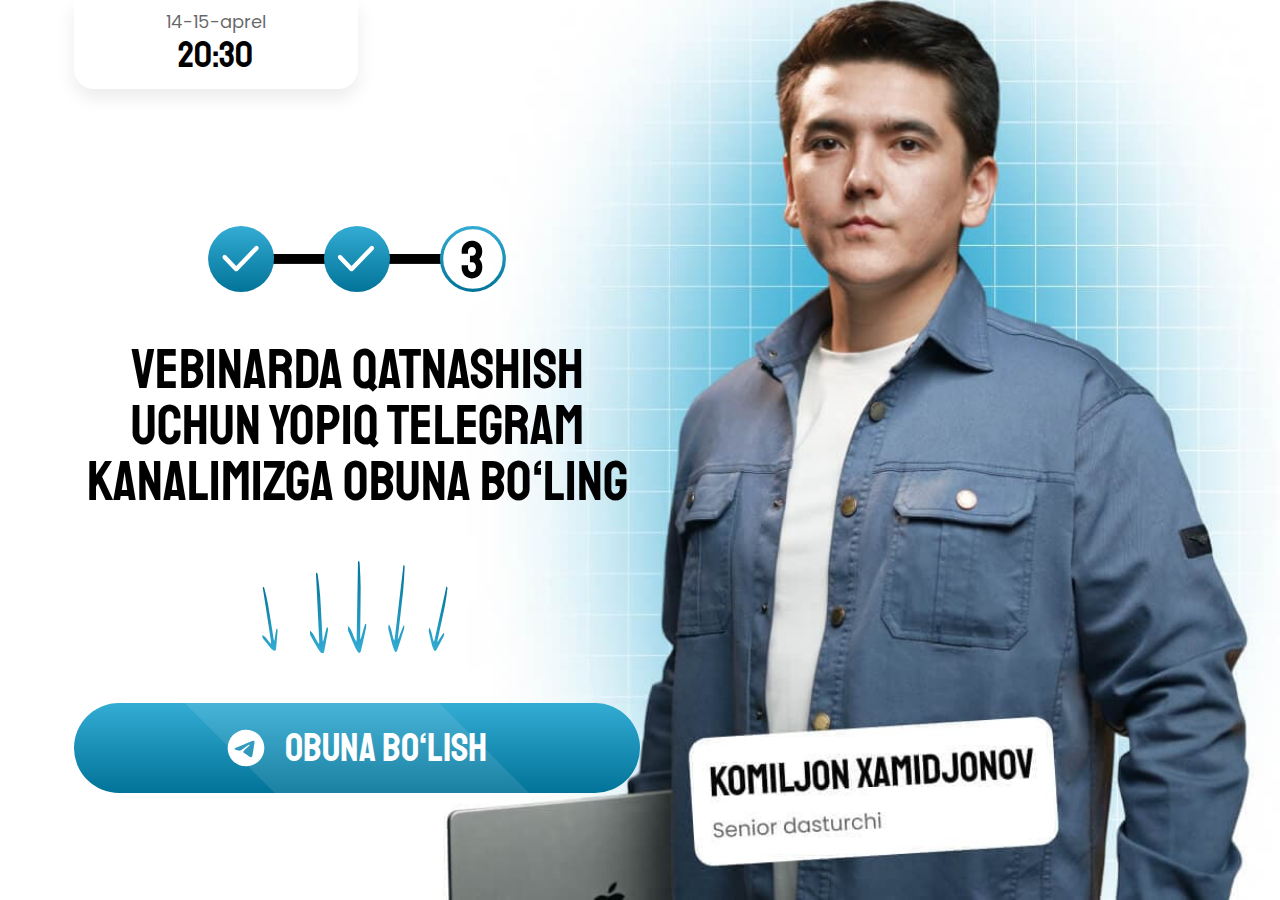
==== telegram.html @ afafefb7 "initial commit" ====
<!doctype html>
<html lang="en">
<head>
  <meta charset="UTF-8">
  <meta name="viewport"
        content="width=device-width, user-scalable=no, initial-scale=1.0, maximum-scale=1.0, minimum-scale=1.0">
  <meta http-equiv="X-UA-Compatible" content="ie=edge">
  <link rel="preconnect" href="https://fonts.googleapis.com">
  <link rel="preconnect" href="https://fonts.gstatic.com" crossorigin>
  <link href="https://fonts.googleapis.com/css2?family=Poppins:wght@200;300;400;500&family=Staatliches&display=swap"
        rel="stylesheet">
  <link rel="stylesheet" href="css/styles.css">
  <title>Komiljon Xamidjonov</title>
</head>
<body class="bg-telegram">
<div class="wrapper">
  <div class="1100px:w-1/2 flex flex-col min-h-screen">
    <div class="hidden 1100px:flex gap-[8px] 800px:gap-[16px] 1200px:gap-[20px] leading-[1.3]">
      <div
        class="flex flex-col grow py-3 800px:py-[9.5px] text-center rounded-b-[16px] 800px:rounded-b-[20px] 1200:rounded-b-[28px] shadow bg-[rgb(255,255,255)]">
        <div class="text-[12px] 800px:text-[14px] 1200px:text-[18px] text-[#00000099]">14-15-aprel</div>
        <div class="text-[20px] 800px:text-[28px] 1200px:text-[36px] font-staatliches">20:30</div>
      </div>
      <div
        class="flex flex-col grow py-3 800px:py-[9.5px] text-center rounded-b-[16px] 800px:rounded-b-[20px] 1200:rounded-b-[28px] shadow bg-[rgb(255,255,255)] opacity-0">
        <div class="text-[12px] 800px:text-[14px] 1200px:text-[18px] font-[300]">Narxi</div>
        <div class="text-[20px] 800px:text-[28px] 1200px:text-[36px] font-staatliches">BEPUL</div>
      </div>
    </div>

    <div
      class="1100px:hidden flex justify-between px-[20px] py-[8px] text-center rounded-b-[16px] 800px:rounded-b-[20px] shadow bg-[rgb(255,255,255)]">
      <div class="flex items-center gap-[10px]">
        <svg width="24" height="24" viewBox="0 0 24 24" fill="none" xmlns="http://www.w3.org/2000/svg">
          <path fill-rule="evenodd" clip-rule="evenodd" d="M5.86181 2C6.37031 2 6.78255 2.40834 6.78255 2.91203V4.93994C10.254 4.63371 13.7461 4.63371 17.2175 4.93994V2.91203C17.2175 2.40834 17.6298 2 18.1383 2C18.6468 2 19.059 2.40834 19.059 2.91203V5.1209C20.8919 5.37761 22.34 6.81367 22.5851 8.64548L22.6914 9.4395C23.1382 12.7791 23.0997 16.165 22.5767 19.4939C22.3177 21.1428 20.9653 22.4095 19.2886 22.5731L17.824 22.7163C13.9508 23.0946 10.0493 23.0946 6.176 22.7163L4.71141 22.5731C3.03476 22.4095 1.68231 21.1428 1.42327 19.4939C0.900337 16.165 0.86174 12.7791 1.30865 9.4395L1.41491 8.64548C1.66004 6.81365 3.10811 5.37757 4.94108 5.12089V2.91203C4.94108 2.40834 5.35331 2 5.86181 2ZM6.40831 6.80677C10.1271 6.44352 13.8729 6.44352 17.5917 6.80677L18.7032 6.91537C19.7674 7.0193 20.6191 7.83523 20.7595 8.88516L20.8659 9.67918C20.9029 9.95657 20.9366 10.2343 20.9667 10.5123H3.03339C3.06345 10.2343 3.09703 9.95658 3.13415 9.67919L3.2404 8.88516C3.38091 7.83523 4.23267 7.0193 5.29674 6.91537L6.40831 6.80677ZM2.88701 12.3364C2.76648 14.6324 2.88523 16.9369 3.24283 19.2133C3.37277 20.0405 4.05114 20.6757 4.89213 20.7579L6.35672 20.901C10.1098 21.2676 13.8903 21.2676 17.6433 20.901L19.1079 20.7579C19.9488 20.6757 20.6272 20.0405 20.7572 19.2133C21.1148 16.9369 21.2335 14.6324 21.113 12.3364H2.88701Z" fill="black"/>
          <path fill-rule="evenodd" clip-rule="evenodd" d="M5.86181 2C6.37031 2 6.78255 2.40834 6.78255 2.91203V4.93994C10.254 4.63371 13.7461 4.63371 17.2175 4.93994V2.91203C17.2175 2.40834 17.6298 2 18.1383 2C18.6468 2 19.059 2.40834 19.059 2.91203V5.1209C20.8919 5.37761 22.34 6.81367 22.5851 8.64548L22.6914 9.4395C23.1382 12.7791 23.0997 16.165 22.5767 19.4939C22.3177 21.1428 20.9653 22.4095 19.2886 22.5731L17.824 22.7163C13.9508 23.0946 10.0493 23.0946 6.176 22.7163L4.71141 22.5731C3.03476 22.4095 1.68231 21.1428 1.42327 19.4939C0.900337 16.165 0.86174 12.7791 1.30865 9.4395L1.41491 8.64548C1.66004 6.81365 3.10811 5.37757 4.94108 5.12089V2.91203C4.94108 2.40834 5.35331 2 5.86181 2ZM6.40831 6.80677C10.1271 6.44352 13.8729 6.44352 17.5917 6.80677L18.7032 6.91537C19.7674 7.0193 20.6191 7.83523 20.7595 8.88516L20.8659 9.67918C20.9029 9.95657 20.9366 10.2343 20.9667 10.5123H3.03339C3.06345 10.2343 3.09703 9.95658 3.13415 9.67919L3.2404 8.88516C3.38091 7.83523 4.23267 7.0193 5.29674 6.91537L6.40831 6.80677ZM2.88701 12.3364C2.76648 14.6324 2.88523 16.9369 3.24283 19.2133C3.37277 20.0405 4.05114 20.6757 4.89213 20.7579L6.35672 20.901C10.1098 21.2676 13.8903 21.2676 17.6433 20.901L19.1079 20.7579C19.9488 20.6757 20.6272 20.0405 20.7572 19.2133C21.1148 16.9369 21.2335 14.6324 21.113 12.3364H2.88701Z" fill="url(#paint0_linear_3_252)"/>
          <defs>
            <linearGradient id="paint0_linear_3_252" x1="1" y1="12.5" x2="23" y2="12.5" gradientUnits="userSpaceOnUse">
              <stop stop-color="#027398"/>
              <stop offset="1" stop-color="#33ACD4"/>
            </linearGradient>
          </defs>
        </svg>

        <div class="text-[16px] 800px:text-[18px] text-[#00000099]">14-15-aprel</div>
      </div>

      <div class="text-[24px] 800px:text-[28px] font-staatliches">20:30</div>
    </div>

    <div
      class="flex flex-col justify-center items-center gap-[30px] 800px:gap-[40px] 1200px:gap-[50px] grow pt-[30px] text-center">
      <svg class="w-[200px] 800px:w-[250px] 1200px:w-[300px]" viewBox="0 0 182 40" fill="none" xmlns="http://www.w3.org/2000/svg">
        <rect x="5" y="17" width="137" height="6" fill="black"/>
        <circle cx="20.6553" cy="20" r="20" fill="url(#paint0_linear_1_245)"/>
        <path fill-rule="evenodd" clip-rule="evenodd" d="M30.9575 12.4104C31.4725 12.945 31.4725 13.8119 30.9575 14.3465L18.6484 27.124C18.1333 27.6587 17.2984 27.6587 16.7833 27.124L9.74955 19.8226C9.23452 19.2879 9.23452 18.4212 9.74955 17.8866C10.2646 17.3519 11.0996 17.3519 11.6147 17.8866L17.7159 24.2199L29.0925 12.4104C29.6075 11.8758 30.4424 11.8758 30.9575 12.4104Z" fill="white"/>
        <circle cx="91" cy="20" r="20" fill="url(#paint1_linear_1_245)"/>
        <path fill-rule="evenodd" clip-rule="evenodd" d="M100.957 12.4104C101.472 12.945 101.472 13.8119 100.957 14.3465L88.6484 27.124C88.1333 27.6587 87.2984 27.6587 86.7833 27.124L79.7496 19.8226C79.2345 19.2879 79.2345 18.4212 79.7496 17.8866C80.2646 17.3519 81.0996 17.3519 81.6147 17.8866L87.7159 24.2199L99.0925 12.4104C99.6075 11.8758 100.442 11.8758 100.957 12.4104Z" fill="white"/>
        <circle cx="161.345" cy="20" r="19" stroke="url(#paint2_linear_1_245)" stroke-width="2"/>
        <path d="M160.737 31.852C159.606 31.852 158.561 31.564 157.601 30.988C156.662 30.3907 155.905 29.6013 155.329 28.62C154.774 27.6387 154.497 26.5613 154.497 25.388V23.948C154.497 23.8413 154.54 23.788 154.625 23.788H158.209C158.316 23.788 158.369 23.8413 158.369 23.948V25.388C158.369 26.092 158.593 26.7 159.041 27.212C159.489 27.7027 160.054 27.948 160.737 27.948C161.484 27.948 162.07 27.692 162.497 27.18C162.924 26.6467 163.137 26.0493 163.137 25.388V24.524C163.137 23.8627 162.924 23.2653 162.497 22.732C162.092 22.1987 161.569 21.932 160.929 21.932H159.681C159.574 21.932 159.521 21.8787 159.521 21.772L159.553 18.188C159.553 18.1027 159.596 18.06 159.681 18.06H160.929C161.505 18.06 162.017 17.836 162.465 17.388C162.913 16.94 163.137 16.3533 163.137 15.628V15.18C163.137 14.4973 162.902 13.9213 162.433 13.452C161.985 12.9613 161.42 12.716 160.737 12.716C160.076 12.716 159.51 12.9613 159.041 13.452C158.593 13.9213 158.369 14.4973 158.369 15.18V16.716C158.369 16.8227 158.326 16.876 158.241 16.876H154.657C154.572 16.876 154.529 16.8227 154.529 16.716V15.02C154.529 13.8466 154.817 12.8013 155.393 11.884C155.99 10.9667 156.758 10.2413 157.697 9.70798C158.657 9.15332 159.67 8.87598 160.737 8.87598C161.889 8.87598 162.934 9.16398 163.873 9.73998C164.833 10.2947 165.59 11.0413 166.145 11.98C166.7 12.9187 166.977 13.9533 166.977 15.084V15.596C166.977 16.5347 166.817 17.3453 166.497 18.028C166.198 18.7107 165.772 19.3613 165.217 19.98C165.772 20.62 166.209 21.324 166.529 22.092C166.849 22.8387 167.009 23.6173 167.009 24.428V25.388C167.009 26.5827 166.721 27.6707 166.145 28.652C165.59 29.6333 164.833 30.412 163.873 30.988C162.934 31.564 161.889 31.852 160.737 31.852Z" fill="black"/>
        <defs>
          <linearGradient id="paint0_linear_1_245" x1="20.6553" y1="0" x2="20.6553" y2="40" gradientUnits="userSpaceOnUse">
            <stop stop-color="#33ACD4"/>
            <stop offset="1" stop-color="#027398"/>
          </linearGradient>
          <linearGradient id="paint1_linear_1_245" x1="91" y1="0" x2="91" y2="40" gradientUnits="userSpaceOnUse">
            <stop stop-color="#33ACD4"/>
            <stop offset="1" stop-color="#027398"/>
          </linearGradient>
          <linearGradient id="paint2_linear_1_245" x1="161.345" y1="0" x2="161.345" y2="40" gradientUnits="userSpaceOnUse">
            <stop stop-color="#33ACD4"/>
            <stop offset="1" stop-color="#027398"/>
          </linearGradient>
        </defs>
      </svg>


      <h1 class="text-[32px] 800px:text-[36px] 1200px:text-[56px] font-staatliches leading-[1]">
        VEBINARDA QATNASHISH UCHUN YOPIQ TELEGRAM KANALIMIZGA OBUNA BO‘LING
      </h1>

      <svg class="animate-bounce w-[150px] 1200px:w-[200px]" viewBox="0 0 218 102" fill="none" xmlns="http://www.w3.org/2000/svg">
        <path d="M6.64158 29.0617C7.88404 29.443 8.0064 30.7288 8.22591 31.7013C9.60515 37.5228 11.1709 43.303 12.1771 49.2071C14.2857 61.3587 16.0834 73.5792 18.0608 85.6869C18.2182 86.6732 18.4377 87.6458 18.7883 88.6622C19.8104 84.0595 20.0661 79.4076 21.1572 74.8625C21.4748 74.8651 21.7303 74.8815 22.048 74.8841C22.1849 75.6561 22.453 76.472 22.4034 77.2853C21.9311 83.6628 21.4034 90.1254 20.8067 96.5304C20.589 98.9126 19.3864 99.6166 17.6825 98.3893C16.3857 97.4365 15.1928 96.2419 14.1242 95.0198C11.8356 92.3172 9.6024 89.5295 7.36916 86.7418C5.92179 84.8742 5.89459 84.5884 5.816 81.7612C9.99796 83.6797 11.7862 88.4624 15.2969 91.3319C15.2707 90.3895 15.3892 89.6338 15.2591 88.9332C12.394 70.1657 9.5357 51.4697 6.6706 32.7022C6.49967 31.573 5.88673 30.4688 6.64158 29.0617Z" fill="url(#paint0_linear_1_259)"/>
        <path d="M64.8408 13.545C66.2192 14.3551 66.2114 15.9496 66.3509 17.1912C67.2603 24.6411 68.388 32.093 68.8609 39.5389C69.8772 54.8742 70.5298 70.2061 71.4011 85.4514C71.4678 86.6923 71.6072 87.9338 71.8917 89.2653C73.5911 83.9658 74.4186 78.3924 76.1903 73.1821C76.5536 73.2741 76.8442 73.3654 77.2075 73.4573C77.2755 74.4324 77.4886 75.4975 77.3383 76.4706C76.0642 84.0774 74.717 91.772 73.2974 99.3775C72.7743 102.207 71.3166 102.725 69.5073 100.76C68.1323 99.2409 66.9042 97.4577 65.8215 95.6758C63.5125 91.7565 61.2766 87.7492 59.0407 83.7419C57.5987 81.0709 57.6004 80.7165 57.8355 77.2638C62.4021 80.7612 63.8992 87.0649 67.588 91.5286C67.6664 90.3777 67.889 89.4938 67.8205 88.6073C66.699 65.0323 65.577 41.5459 64.4554 17.9709C64.3896 16.5528 63.8149 15.0415 64.8408 13.545Z" fill="url(#paint1_linear_1_259)"/>
        <path d="M110.718 0.818365C112.037 1.88403 111.923 3.68249 111.979 5.09884C112.388 13.6057 113.014 22.1388 112.987 30.5931C112.975 48.01 112.601 65.3831 112.451 82.6826C112.434 84.0902 112.49 85.5066 112.685 87.0403C114.733 81.2468 115.93 75.0484 118.045 69.3635C118.401 69.5072 118.684 69.6422 119.04 69.7859C119.043 70.8937 119.184 72.119 118.969 73.2006C117.191 81.6445 115.333 90.1796 113.41 98.606C112.699 101.742 111.212 102.166 109.54 99.7492C108.27 97.8842 107.165 95.737 106.205 93.6073C104.166 88.9307 102.205 84.163 100.244 79.3952C98.9848 76.2226 99.0102 75.8229 99.4754 71.9524C103.794 76.401 104.865 83.6789 108.243 89.1214C108.398 87.8313 108.679 86.8584 108.67 85.8505C109.128 59.1238 109.58 32.4971 110.038 5.7704C110.067 4.16298 109.595 2.39433 110.718 0.818365Z" fill="url(#paint2_linear_1_259)"/>
        <path d="M160.223 5.16153C161.245 6.43681 160.973 8.11128 160.884 9.45977C160.407 17.5738 160.113 25.757 159.27 33.7327C157.571 50.1722 155.566 66.4965 153.76 82.797C153.609 84.1224 153.519 85.4709 153.537 86.9585C155.846 81.9071 157.469 76.3 159.824 71.3647C160.114 71.573 160.342 71.7583 160.632 71.9665C160.527 73.0129 160.529 74.1984 160.24 75.1756C157.904 82.784 155.492 90.4624 153.033 98.0248C152.123 100.84 150.813 100.937 149.621 98.3144C148.719 96.2949 147.985 94.0424 147.372 91.836C146.086 87.0051 144.875 82.1041 143.665 77.2032C142.899 73.9513 142.959 73.5792 143.732 70.0203C146.984 75.1008 147.192 82.1899 149.546 88.017C149.803 86.8307 150.137 85.9696 150.228 85.0163C153.211 59.879 156.179 34.8349 159.162 9.69763C159.343 8.18613 159.112 6.42023 160.223 5.16153Z" fill="url(#paint3_linear_1_259)"/>
        <path d="M206.998 28.9953C207.92 30.3018 207.577 31.5009 207.426 32.508C206.572 38.5874 205.892 44.7785 204.693 50.6347C202.259 62.7174 199.536 74.6141 197.005 86.5557C196.796 87.5255 196.644 88.5326 196.588 89.6807C199.056 86.5396 200.89 82.7521 203.397 79.7148C203.665 79.9675 203.877 80.1829 204.145 80.4356C203.993 81.2056 203.937 82.1166 203.612 82.7749C200.994 87.8713 198.299 92.9971 195.566 98.0191C194.553 99.8903 193.288 99.5458 192.268 97.15C191.498 95.3105 190.901 93.3456 190.419 91.4552C189.416 87.3333 188.489 83.1821 187.563 79.0309C186.984 76.2882 187.06 76.0217 187.976 73.5353C190.859 78.4776 190.714 83.9887 192.697 89.2173C193.002 88.3885 193.365 87.8339 193.498 87.1306C197.591 68.7782 201.665 50.4924 205.757 32.14C206.005 31.037 205.868 29.6068 206.998 28.9953Z" fill="url(#paint4_linear_1_259)"/>
        <defs>
          <linearGradient id="paint0_linear_1_259" x1="16.0067" y1="99.7151" x2="0.653201" y2="30.3879" gradientUnits="userSpaceOnUse">
            <stop stop-color="#33ACD4"/>
            <stop offset="1" stop-color="#027398"/>
          </linearGradient>
          <linearGradient id="paint1_linear_1_259" x1="67.4365" y1="101.9" x2="68.2575" y2="13.5768" gradientUnits="userSpaceOnUse">
            <stop stop-color="#33ACD4"/>
            <stop offset="1" stop-color="#027398"/>
          </linearGradient>
          <linearGradient id="paint2_linear_1_259" x1="107.399" y1="100.808" x2="119.356" y2="1.86225" gradientUnits="userSpaceOnUse">
            <stop stop-color="#33ACD4"/>
            <stop offset="1" stop-color="#027398"/>
          </linearGradient>
          <linearGradient id="paint3_linear_1_259" x1="147.692" y1="98.8775" x2="180.259" y2="12.7368" gradientUnits="userSpaceOnUse">
            <stop stop-color="#33ACD4"/>
            <stop offset="1" stop-color="#027398"/>
          </linearGradient>
          <linearGradient id="paint4_linear_1_259" x1="190.385" y1="96.9657" x2="226.27" y2="41.4537" gradientUnits="userSpaceOnUse">
            <stop stop-color="#33ACD4"/>
            <stop offset="1" stop-color="#027398"/>
          </linearGradient>
        </defs>
      </svg>


      <div class="flex flex-col gap-[12px] w-full">
        <button class="main-button w-full flex items-center justify-center gap-[20px]" id="joinToChannel">
          <svg width="38" height="38" viewBox="0 0 38 38" fill="none" xmlns="http://www.w3.org/2000/svg">
            <path
              d="M37.3334 18.9912C37.3334 29.1164 29.1252 37.3246 19.0001 37.3246C8.87486 37.3246 0.666748 29.1164 0.666748 18.9912C0.666748 8.86601 8.87486 0.657898 19.0001 0.657898C29.1252 0.657898 37.3334 8.86601 37.3334 18.9912ZM19.6571 14.1924C17.8739 14.9341 14.31 16.4693 8.96551 18.7978C8.09763 19.1428 7.64302 19.4805 7.60162 19.8105C7.53168 20.3686 8.23037 20.5882 9.18181 20.8874C9.31123 20.9281 9.44533 20.9703 9.5828 21.015C10.5189 21.3192 11.778 21.6752 12.4326 21.6893C13.0264 21.7022 13.6892 21.4574 14.4208 20.9549C19.4144 17.5841 21.9921 15.8804 22.154 15.8438C22.2682 15.8177 22.4264 15.7853 22.5335 15.8804C22.6407 15.9758 22.6301 16.1562 22.6189 16.2046C22.5496 16.4997 19.8069 19.0495 18.3877 20.369C17.9644 20.7624 17.5519 21.1643 17.1361 21.565C16.2666 22.4032 15.6145 23.0319 17.1722 24.0586C18.7515 25.0993 20.3426 26.1379 21.8828 27.2359C22.6424 27.7775 23.3249 28.264 24.1679 28.1865C24.6579 28.1414 25.1639 27.6807 25.4208 26.3068C26.0282 23.0599 27.222 16.0251 27.4979 13.1261C27.5221 12.8721 27.4917 12.5471 27.4673 12.4044C27.4429 12.2617 27.3918 12.0584 27.2064 11.9079C26.9866 11.7296 26.6476 11.6921 26.496 11.6947C25.8063 11.7069 24.7485 12.0747 19.6571 14.1924Z"
              fill="white"/>
          </svg>

          Obuna bo‘lish
        </button>
      </div>

      <div class="block w-full 1100px:hidden">
        <div class="block w-[95%] mx-auto aspect-[614/480] relative">
          <img class="w-full" src="img/mentor-dec@1x.png" srcset="img/mentor-dec@1x.png 1x, img/mentor-dec@2x.png 2x"
               alt="">
        </div>
      </div>
    </div>
  </div>
</div>
<script src="js/statistics.js"></script>
<script src="js/register.js"></script>

<!-- Meta Pixel Code -->
<script>
  !function(f,b,e,v,n,t,s)
  {if(f.fbq)return;n=f.fbq=function(){n.callMethod?
    n.callMethod.apply(n,arguments):n.queue.push(arguments)};
    if(!f._fbq)f._fbq=n;n.push=n;n.loaded=!0;n.version='2.0';
    n.queue=[];t=b.createElement(e);t.async=!0;
    t.src=v;s=b.getElementsByTagName(e)[0];
    s.parentNode.insertBefore(t,s)}(window, document,'script',
    'https://connect.facebook.net/en_US/fbevents.js');
  fbq('init', '1330545794612038');
  fbq('track', 'PageView');
</script>
<noscript><img height="1" width="1" style="display:none"
               src="https://www.facebook.com/tr?id=1330545794612038&ev=PageView&noscript=1"
/></noscript>
<!-- End Meta Pixel Code -->
</body>
</html>
---- css/styles.css ----
/*! tailwindcss v4.0.6 | MIT License | https://tailwindcss.com */
@layer theme{:root,:host{--animate-spin:spin 1s linear infinite;--animate-ping:ping 1s cubic-bezier(0,0,.2,1)infinite;--animate-pulse:pulse 2s cubic-bezier(.4,0,.6,1)infinite;--animate-bounce:bounce 1s infinite;--breakpoint-400px:400px;--breakpoint-500px:500px;--breakpoint-600px:600px;--breakpoint-700px:700px;--breakpoint-800px:800px;--breakpoint-900px:900px;--breakpoint-1000px:1000px;--breakpoint-1100px:1100px;--breakpoint-1200px:1200px;--breakpoint-1300px:1300px;--breakpoint-1400px:1400px;--breakpoint-1500px:1500px;--breakpoint-1600px:1600px;--breakpoint-1700px:1700px;--breakpoint-1800px:1800px;--breakpoint-1900px:1900px}}@layer base{*,:after,:before,::backdrop{box-sizing:border-box;border:0 solid;margin:0;padding:0}::file-selector-button{box-sizing:border-box;border:0 solid;margin:0;padding:0}html,:host{-webkit-text-size-adjust:100%;tab-size:4;line-height:1.5;font-family:var(--default-font-family,ui-sans-serif,system-ui,sans-serif,"Apple Color Emoji","Segoe UI Emoji","Segoe UI Symbol","Noto Color Emoji");font-feature-settings:var(--default-font-feature-settings,normal);font-variation-settings:var(--default-font-variation-settings,normal);-webkit-tap-highlight-color:transparent}body{line-height:inherit}hr{height:0;color:inherit;border-top-width:1px}abbr:where([title]){-webkit-text-decoration:underline dotted;text-decoration:underline dotted}h1,h2,h3,h4,h5,h6{font-size:inherit;font-weight:inherit}a{color:inherit;-webkit-text-decoration:inherit;-webkit-text-decoration:inherit;-webkit-text-decoration:inherit;text-decoration:inherit}b,strong{font-weight:bolder}code,kbd,samp,pre{font-family:var(--default-mono-font-family,ui-monospace,SFMono-Regular,Menlo,Monaco,Consolas,"Liberation Mono","Courier New",monospace);font-feature-settings:var(--default-mono-font-feature-settings,normal);font-variation-settings:var(--default-mono-font-variation-settings,normal);font-size:1em}small{font-size:80%}sub,sup{vertical-align:baseline;font-size:75%;line-height:0;position:relative}sub{bottom:-.25em}sup{top:-.5em}table{text-indent:0;border-color:inherit;border-collapse:collapse}:-moz-focusring{outline:auto}progress{vertical-align:baseline}summary{display:list-item}ol,ul,menu{list-style:none}img,svg,video,canvas,audio,iframe,embed,object{vertical-align:middle;display:block}img,video{max-width:100%;height:auto}button,input,select,optgroup,textarea{font:inherit;font-feature-settings:inherit;font-variation-settings:inherit;letter-spacing:inherit;color:inherit;opacity:1;background-color:#0000;border-radius:0}::file-selector-button{font:inherit;font-feature-settings:inherit;font-variation-settings:inherit;letter-spacing:inherit;color:inherit;opacity:1;background-color:#0000;border-radius:0}:where(select:is([multiple],[size])) optgroup{font-weight:bolder}:where(select:is([multiple],[size])) optgroup option{padding-inline-start:20px}::file-selector-button{margin-inline-end:4px}::placeholder{opacity:1;color:color-mix(in oklab,currentColor 50%,transparent)}textarea{resize:vertical}::-webkit-search-decoration{-webkit-appearance:none}::-webkit-date-and-time-value{min-height:1lh;text-align:inherit}::-webkit-datetime-edit{display:inline-flex}::-webkit-datetime-edit-fields-wrapper{padding:0}::-webkit-datetime-edit{padding-block:0}::-webkit-datetime-edit-year-field{padding-block:0}::-webkit-datetime-edit-month-field{padding-block:0}::-webkit-datetime-edit-day-field{padding-block:0}::-webkit-datetime-edit-hour-field{padding-block:0}::-webkit-datetime-edit-minute-field{padding-block:0}::-webkit-datetime-edit-second-field{padding-block:0}::-webkit-datetime-edit-millisecond-field{padding-block:0}::-webkit-datetime-edit-meridiem-field{padding-block:0}:-moz-ui-invalid{box-shadow:none}button,input:where([type=button],[type=reset],[type=submit]){appearance:button}::file-selector-button{appearance:button}::-webkit-inner-spin-button{height:auto}::-webkit-outer-spin-button{height:auto}[hidden]:where(:not([hidden=until-found])){display:none!important}}@layer components;@layer utilities{.absolute{position:absolute}.fixed{position:fixed}.relative{position:relative}.inset-\[0\]{inset:0}.top-\[24px\]{top:24px}.right-\[24px\]{right:24px}.z-\[1\]{z-index:1}.z-\[20\]{z-index:20}.mx-auto{margin-inline:auto}.mr-\[12px\]{margin-right:12px}.mb-\[8px\]{margin-bottom:8px}.mb-\[16px\]{margin-bottom:16px}.mb-\[24px\]{margin-bottom:24px}.block{display:block}.flex{display:flex}.grid{display:grid}.hidden{display:none}.inline-block{display:inline-block}.table{display:table}.aspect-\[363\/321\]{aspect-ratio:363/321}.aspect-\[614\/480\]{aspect-ratio:614/480}.aspect-square{aspect-ratio:1}.h-\[20px\]{height:20px}.h-\[30px\]{height:30px}.h-\[48px\]{height:48px}.min-h-screen{min-height:100vh}.w-\[12px\]{width:12px}.w-\[24px\]{width:24px}.w-\[150px\]{width:150px}.w-\[1px\]{width:1px}.w-\[40px\]{width:40px}.w-\[55px\]{width:55px}.w-\[60px\]{width:60px}.w-\[6ch\]{width:6ch}.w-\[95\%\]{width:95%}.w-\[200px\]{width:200px}.w-\[28px\]{width:28px}.w-\[50px\]{width:50px}.w-\[70px\]{width:70px}.w-full{width:100%}.max-w-\[520px\]{max-width:520px}.min-w-full{min-width:100%}.shrink-0{flex-shrink:0}.grow{flex-grow:1}.transform{transform:var(--tw-rotate-x)var(--tw-rotate-y)var(--tw-rotate-z)var(--tw-skew-x)var(--tw-skew-y)}.animate-bounce{animation:var(--animate-bounce)}.animate-spin{animation:var(--animate-spin)}.cursor-pointer{cursor:pointer}.grid-cols-1{grid-template-columns:repeat(1,minmax(0,1fr))}.flex-col{flex-direction:column}.place-items-center{place-items:center}.items-center{align-items:center}.items-end{align-items:flex-end}.items-start{align-items:flex-start}.justify-between{justify-content:space-between}.justify-center{justify-content:center}.gap-\[4px\]{gap:4px}.gap-\[8px\]{gap:8px}.gap-\[10px\]{gap:10px}.gap-\[12px\]{gap:12px}.gap-\[15px\]{gap:15px}.gap-\[16px\]{gap:16px}.gap-\[20px\]{gap:20px}.gap-\[24px\]{gap:24px}.gap-\[30px\]{gap:30px}:where(.divide-y>:not(:last-child)){--tw-divide-y-reverse:0;border-bottom-style:var(--tw-border-style);border-top-style:var(--tw-border-style);border-top-width:calc(1px*var(--tw-divide-y-reverse));border-bottom-width:calc(1px*calc(1 - var(--tw-divide-y-reverse)))}.overflow-hidden{overflow:hidden}.rounded-\[8px\]{border-radius:8px}.rounded-\[16px\]{border-radius:16px}.rounded-full{border-radius:3.40282e38px}.rounded-b-\[16px\]{border-bottom-right-radius:16px;border-bottom-left-radius:16px}.border{border-style:var(--tw-border-style);border-width:1px}.border-b-2{border-bottom-style:var(--tw-border-style);border-bottom-width:2px}.border-none{--tw-border-style:none;border-style:none}.border-\[\#DFEDF4\]{border-color:#dfedf4}.border-\[\#bed4da\]{border-color:#bed4da}.bg-\[\#0000004D\]{background-color:#0000004d}.bg-\[\#00971C11\]{background-color:#00971c11}.bg-\[\#DFEDF4\]{background-color:#dfedf4}.bg-\[\#F3F7F8\]{background-color:#f3f7f8}.bg-\[\#fff\],.bg-\[rgb\(255\,255\,255\)\]{background-color:#fff}.bg-\[transparent\]{background-color:#0000}.p-\[8px\]{padding:8px}.p-\[16px\]{padding:16px}.p-\[20px\]{padding:20px}.px-\[16px\]{padding-inline:16px}.px-\[20px\]{padding-inline:20px}.py-\[8px\]{padding-block:8px}.py-\[12px\]{padding-block:12px}.py-\[30px\]{padding-block:30px}.pt-\[30px\]{padding-top:30px}.pl-\[16px\]{padding-left:16px}.text-center{text-align:center}.text-left{text-align:left}.text-\[12px\]{font-size:12px}.text-\[14px\]{font-size:14px}.text-\[16px\]{font-size:16px}.text-\[18px\]{font-size:18px}.text-\[20px\]{font-size:20px}.text-\[24px\]{font-size:24px}.text-\[28px\]{font-size:28px}.text-\[32px\]{font-size:32px}.leading-\[1\.2\]{--tw-leading:1.2;line-height:1.2}.leading-\[1\.3\]{--tw-leading:1.3;line-height:1.3}.leading-\[1\]{--tw-leading:1;line-height:1}.font-\[300\]{--tw-font-weight:300;font-weight:300}.whitespace-nowrap{white-space:nowrap}.text-\[\#00000099\]{color:#0009}.text-\[\#000000CC\]{color:#000c}.text-\[\#00971C\]{color:#00971c}.text-\[\#28424E\]{color:#28424e}.text-\[\#48635B\]{color:#48635b}.uppercase{text-transform:uppercase}.opacity-0{opacity:0}.opacity-25{opacity:.25}.opacity-75{opacity:.75}.filter{filter:var(--tw-blur,)var(--tw-brightness,)var(--tw-contrast,)var(--tw-grayscale,)var(--tw-hue-rotate,)var(--tw-invert,)var(--tw-saturate,)var(--tw-sepia,)var(--tw-drop-shadow,)}.backdrop-blur-\[5px\]{--tw-backdrop-blur:blur(5px);-webkit-backdrop-filter:var(--tw-backdrop-blur,)var(--tw-backdrop-brightness,)var(--tw-backdrop-contrast,)var(--tw-backdrop-grayscale,)var(--tw-backdrop-hue-rotate,)var(--tw-backdrop-invert,)var(--tw-backdrop-opacity,)var(--tw-backdrop-saturate,)var(--tw-backdrop-sepia,);backdrop-filter:var(--tw-backdrop-blur,)var(--tw-backdrop-brightness,)var(--tw-backdrop-contrast,)var(--tw-backdrop-grayscale,)var(--tw-backdrop-hue-rotate,)var(--tw-backdrop-invert,)var(--tw-backdrop-opacity,)var(--tw-backdrop-saturate,)var(--tw-backdrop-sepia,)}.backdrop-filter{-webkit-backdrop-filter:var(--tw-backdrop-blur,)var(--tw-backdrop-brightness,)var(--tw-backdrop-contrast,)var(--tw-backdrop-grayscale,)var(--tw-backdrop-hue-rotate,)var(--tw-backdrop-invert,)var(--tw-backdrop-opacity,)var(--tw-backdrop-saturate,)var(--tw-backdrop-sepia,);backdrop-filter:var(--tw-backdrop-blur,)var(--tw-backdrop-brightness,)var(--tw-backdrop-contrast,)var(--tw-backdrop-grayscale,)var(--tw-backdrop-hue-rotate,)var(--tw-backdrop-invert,)var(--tw-backdrop-opacity,)var(--tw-backdrop-saturate,)var(--tw-backdrop-sepia,)}.transition{transition-property:color,background-color,border-color,outline-color,text-decoration-color,fill,stroke,--tw-gradient-from,--tw-gradient-via,--tw-gradient-to,opacity,box-shadow,transform,translate,scale,rotate,filter,-webkit-backdrop-filter,backdrop-filter;transition-timing-function:var(--tw-ease,ease);transition-duration:var(--tw-duration,0s)}.transition-colors{transition-property:color,background-color,border-color,outline-color,text-decoration-color,fill,stroke,--tw-gradient-from,--tw-gradient-via,--tw-gradient-to;transition-timing-function:var(--tw-ease,ease);transition-duration:var(--tw-duration,0s)}.duration-150{--tw-duration:.15s;transition-duration:.15s}@media (hover:hover){.hover\:scale-\[1\.02\]:hover{scale:1.02}}.focus\:ring-2:focus{--tw-ring-shadow:var(--tw-ring-inset,)0 0 0 calc(2px + var(--tw-ring-offset-width))var(--tw-ring-color,currentColor);box-shadow:var(--tw-inset-shadow),var(--tw-inset-ring-shadow),var(--tw-ring-offset-shadow),var(--tw-ring-shadow),var(--tw-shadow)}.focus\:ring-offset-2:focus{--tw-ring-offset-width:2px;--tw-ring-offset-shadow:var(--tw-ring-inset,)0 0 0 var(--tw-ring-offset-width)var(--tw-ring-offset-color)}.focus\:outline-0:focus{outline-style:var(--tw-outline-style);outline-width:0}.focus\:outline-none:focus{--tw-outline-style:none;outline-style:none}@media (width>=500px){.\35 00px\:flex-row{flex-direction:row}.\35 00px\:text-left{text-align:left}}@media (width>=800px){.\38 00px\:w-\[28px\]{width:28px}.\38 00px\:w-\[250px\]{width:250px}.\38 00px\:gap-\[16px\]{gap:16px}.\38 00px\:gap-\[30px\]{gap:30px}.\38 00px\:gap-\[40px\]{gap:40px}.\38 00px\:rounded-\[20px\]{border-radius:20px}.\38 00px\:rounded-b-\[20px\]{border-bottom-right-radius:20px;border-bottom-left-radius:20px}.\38 00px\:p-\[40px\]{padding:40px}.\38 00px\:py-\[9\.5px\]{padding-block:9.5px}.\38 00px\:text-\[14px\]{font-size:14px}.\38 00px\:text-\[16px\]{font-size:16px}.\38 00px\:text-\[18px\]{font-size:18px}.\38 00px\:text-\[28px\]{font-size:28px}.\38 00px\:text-\[36px\]{font-size:36px}}@media (width>=1100px){.\31 100px\:mb-\[16px\]{margin-bottom:16px}.\31 100px\:mb-\[24px\]{margin-bottom:24px}.\31 100px\:mb-\[32px\]{margin-bottom:32px}.\31 100px\:flex{display:flex}.\31 100px\:hidden{display:none}.\31 100px\:w-1\/2{width:50%}.\31 100px\:w-\[16px\]{width:16px}.\31 100px\:rounded-\[12px\]{border-radius:12px}.\31 100px\:text-left{text-align:left}.\31 100px\:text-\[16px\]{font-size:16px}}@media (width>=1200px){.\31 200px\:w-\[200px\]{width:200px}.\31 200px\:w-\[300px\]{width:300px}.\31 200px\:w-\[36px\]{width:36px}.\31 200px\:gap-\[20px\]{gap:20px}.\31 200px\:gap-\[50px\]{gap:50px}.\31 200px\:text-\[18px\]{font-size:18px}.\31 200px\:text-\[20px\]{font-size:20px}.\31 200px\:text-\[36px\]{font-size:36px}.\31 200px\:text-\[48px\]{font-size:48px}.\31 200px\:text-\[56px\]{font-size:56px}}.\[1100px\]\:text-\[36px\]:is(){font-size:36px}}body{background-image:url(../img/bg-main@1x.jpg);background-position:100% 0;background-repeat:no-repeat;background-size:cover;font-family:Poppins,sans-serif}.font-staatliches{font-family:Staatliches,sans-serif}@media only screen and (-webkit-device-pixel-ratio>=2),only screen and (min-device-pixel-ratio:2),only screen and (resolution>=192dpi),only screen and (resolution>=2x){body{background-image:url(../img/bg-main@2x.jpg)}}@media only screen and (width<=1100px){body{background-image:url(../img/bg-mobile@1x.jpg);background-position:50%;background-size:cover}.bg-telegram{background-image:url(../img/bg-mobile-tg@1x.jpg);background-position:bottom}}@media only screen and (-webkit-device-pixel-ratio>=2),only screen and (min-device-pixel-ratio:2),only screen and (resolution>=192dpi),only screen and (resolution>=2x){@media only screen and (width<=1100px){body{background-image:url(../img/bg-mobile@2x.jpg);background-position:50%}.bg-telegram{background-image:url(../img/bg-mobile-tg@2x.jpg);background-position:bottom}}}.wrapper{width:100%;max-width:1400px;margin-inline:auto;padding-inline:10px}@media (width>=1100px){.wrapper{width:90%}}.main-button{cursor:pointer;color:#fff;text-transform:uppercase;background:linear-gradient(#33acd4 0%,#027398 100%);border-radius:3.40282e38px;justify-content:center;align-items:center;height:70px;font-family:Staatliches,sans-serif;font-size:28px;display:flex;position:relative;overflow:hidden}@media (width>=800px){.main-button{height:80px;font-size:32px}}@media (width>=1200px){.main-button{height:90px;font-size:40px}}.submit-button{cursor:pointer;cursor:pointer;color:#fff;text-transform:uppercase;background:linear-gradient(#33acd4 0%,#027398 100%);border-radius:3.40282e38px;width:100%;height:60px;font-family:Staatliches,sans-serif;font-size:24px;position:relative;overflow:hidden}@media (width>=800px){.submit-button{height:70px;font-size:28px}}@media (width>=1200px){.submit-button{height:70px;font-size:32px}}.main-button:before,.submit-button:before{content:"";background:#ffffff1a;width:200%;height:200%;animation:2s infinite shine;position:absolute;top:-50%;left:-50%;transform:rotate(45deg)}.shadow{box-shadow:0 9px 18px #00000014}@keyframes shine{0%{transform:translate(-100%)rotate(45deg)}to{transform:translate(100%)rotate(45deg)}}.gift-container{cursor:pointer;animation:.5s ease-in-out infinite shake;position:relative}.gift{transition:transform .3s ease-in-out}@keyframes shake{0%,to{transform:rotate(0)}25%{transform:rotate(-5deg)}50%{transform:rotate(5deg)}75%{transform:rotate(-3deg)}}@keyframes spin{to{transform:rotate(360deg)}}@keyframes ping{75%,to{opacity:0;transform:scale(2)}}@keyframes pulse{50%{opacity:.5}}@keyframes bounce{0%,to{animation-timing-function:cubic-bezier(.8,0,1,1);transform:translateY(-25%)}50%{animation-timing-function:cubic-bezier(0,0,.2,1);transform:none}}@property --tw-rotate-x{syntax:"*";inherits:false;initial-value:rotateX(0)}@property --tw-rotate-y{syntax:"*";inherits:false;initial-value:rotateY(0)}@property --tw-rotate-z{syntax:"*";inherits:false;initial-value:rotateZ(0)}@property --tw-skew-x{syntax:"*";inherits:false;initial-value:skewX(0)}@property --tw-skew-y{syntax:"*";inherits:false;initial-value:skewY(0)}@property --tw-divide-y-reverse{syntax:"*";inherits:false;initial-value:0}@property --tw-border-style{syntax:"*";inherits:false;initial-value:solid}@property --tw-leading{syntax:"*";inherits:false}@property --tw-font-weight{syntax:"*";inherits:false}@property --tw-blur{syntax:"*";inherits:false}@property --tw-brightness{syntax:"*";inherits:false}@property --tw-contrast{syntax:"*";inherits:false}@property --tw-grayscale{syntax:"*";inherits:false}@property --tw-hue-rotate{syntax:"*";inherits:false}@property --tw-invert{syntax:"*";inherits:false}@property --tw-opacity{syntax:"*";inherits:false}@property --tw-saturate{syntax:"*";inherits:false}@property --tw-sepia{syntax:"*";inherits:false}@property --tw-backdrop-blur{syntax:"*";inherits:false}@property --tw-backdrop-brightness{syntax:"*";inherits:false}@property --tw-backdrop-contrast{syntax:"*";inherits:false}@property --tw-backdrop-grayscale{syntax:"*";inherits:false}@property --tw-backdrop-hue-rotate{syntax:"*";inherits:false}@property --tw-backdrop-invert{syntax:"*";inherits:false}@property --tw-backdrop-opacity{syntax:"*";inherits:false}@property --tw-backdrop-saturate{syntax:"*";inherits:false}@property --tw-backdrop-sepia{syntax:"*";inherits:false}@property --tw-duration{syntax:"*";inherits:false}@property --tw-shadow{syntax:"*";inherits:false;initial-value:0 0 #0000}@property --tw-shadow-color{syntax:"*";inherits:false}@property --tw-inset-shadow{syntax:"*";inherits:false;initial-value:0 0 #0000}@property --tw-inset-shadow-color{syntax:"*";inherits:false}@property --tw-ring-color{syntax:"*";inherits:false}@property --tw-ring-shadow{syntax:"*";inherits:false;initial-value:0 0 #0000}@property --tw-inset-ring-color{syntax:"*";inherits:false}@property --tw-inset-ring-shadow{syntax:"*";inherits:false;initial-value:0 0 #0000}@property --tw-ring-inset{syntax:"*";inherits:false}@property --tw-ring-offset-width{syntax:"<length>";inherits:false;initial-value:0}@property --tw-ring-offset-color{syntax:"*";inherits:false;initial-value:#fff}@property --tw-ring-offset-shadow{syntax:"*";inherits:false;initial-value:0 0 #0000}@property --tw-outline-style{syntax:"*";inherits:false;initial-value:solid}
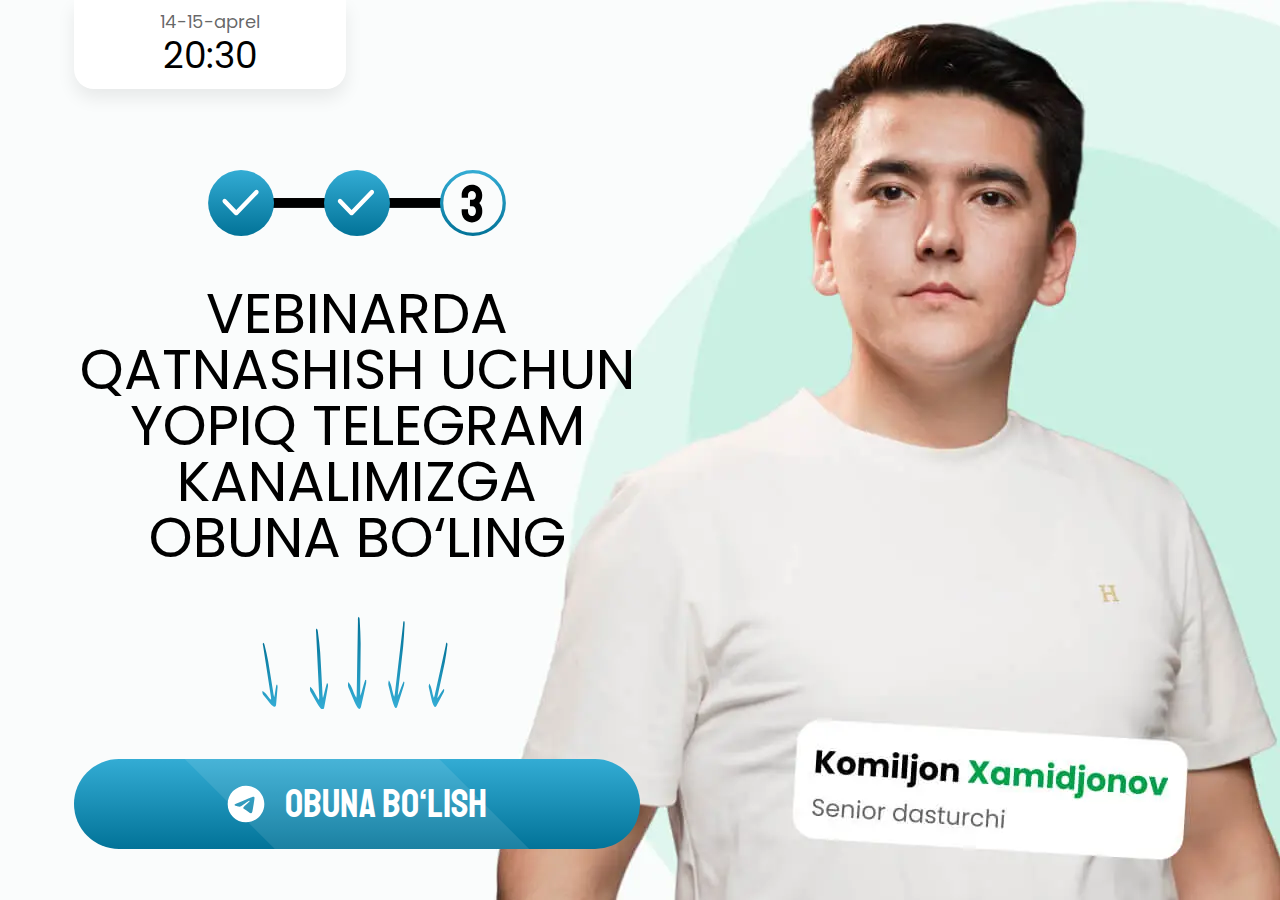
==== commit 350444fd: "initial commit" ====
--- a/telegram.html
+++ b/telegram.html
@@ -19,12 +19,12 @@
       <div
         class="flex flex-col grow py-3 800px:py-[9.5px] text-center rounded-b-[16px] 800px:rounded-b-[20px] 1200:rounded-b-[28px] shadow bg-[rgb(255,255,255)]">
         <div class="text-[12px] 800px:text-[14px] 1200px:text-[18px] text-[#00000099]">14-15-aprel</div>
-        <div class="text-[20px] 800px:text-[28px] 1200px:text-[36px] font-staatliches">20:30</div>
+        <div class="text-[20px] 800px:text-[28px] 1200px:text-[36px]">20:30</div>
       </div>
       <div
         class="flex flex-col grow py-3 800px:py-[9.5px] text-center rounded-b-[16px] 800px:rounded-b-[20px] 1200:rounded-b-[28px] shadow bg-[rgb(255,255,255)] opacity-0">
         <div class="text-[12px] 800px:text-[14px] 1200px:text-[18px] font-[300]">Narxi</div>
-        <div class="text-[20px] 800px:text-[28px] 1200px:text-[36px] font-staatliches">BEPUL</div>
+        <div class="text-[20px] 800px:text-[28px] 1200px:text-[36px]">BEPUL</div>
       </div>
     </div>
 
@@ -45,7 +45,7 @@
         <div class="text-[16px] 800px:text-[18px] text-[#00000099]">14-15-aprel</div>
       </div>
 
-      <div class="text-[24px] 800px:text-[28px] font-staatliches">20:30</div>
+      <div class="text-[24px] 800px:text-[28px]">20:30</div>
     </div>
 
     <div
@@ -75,7 +75,7 @@
       </svg>
 
 
-      <h1 class="text-[32px] 800px:text-[36px] 1200px:text-[56px] font-staatliches leading-[1]">
+      <h1 class="text-[32px] 800px:text-[36px] 1200px:text-[56px] leading-[1]">
         VEBINARDA QATNASHISH UCHUN YOPIQ TELEGRAM KANALIMIZGA OBUNA BO‘LING
       </h1>
 
--- a/css/styles.css
+++ b/css/styles.css
@@ -1,2 +1,2 @@
 /*! tailwindcss v4.0.6 | MIT License | https://tailwindcss.com */
-@layer theme{:root,:host{--animate-spin:spin 1s linear infinite;--animate-ping:ping 1s cubic-bezier(0,0,.2,1)infinite;--animate-pulse:pulse 2s cubic-bezier(.4,0,.6,1)infinite;--animate-bounce:bounce 1s infinite;--breakpoint-400px:400px;--breakpoint-500px:500px;--breakpoint-600px:600px;--breakpoint-700px:700px;--breakpoint-800px:800px;--breakpoint-900px:900px;--breakpoint-1000px:1000px;--breakpoint-1100px:1100px;--breakpoint-1200px:1200px;--breakpoint-1300px:1300px;--breakpoint-1400px:1400px;--breakpoint-1500px:1500px;--breakpoint-1600px:1600px;--breakpoint-1700px:1700px;--breakpoint-1800px:1800px;--breakpoint-1900px:1900px}}@layer base{*,:after,:before,::backdrop{box-sizing:border-box;border:0 solid;margin:0;padding:0}::file-selector-button{box-sizing:border-box;border:0 solid;margin:0;padding:0}html,:host{-webkit-text-size-adjust:100%;tab-size:4;line-height:1.5;font-family:var(--default-font-family,ui-sans-serif,system-ui,sans-serif,"Apple Color Emoji","Segoe UI Emoji","Segoe UI Symbol","Noto Color Emoji");font-feature-settings:var(--default-font-feature-settings,normal);font-variation-settings:var(--default-font-variation-settings,normal);-webkit-tap-highlight-color:transparent}body{line-height:inherit}hr{height:0;color:inherit;border-top-width:1px}abbr:where([title]){-webkit-text-decoration:underline dotted;text-decoration:underline dotted}h1,h2,h3,h4,h5,h6{font-size:inherit;font-weight:inherit}a{color:inherit;-webkit-text-decoration:inherit;-webkit-text-decoration:inherit;-webkit-text-decoration:inherit;text-decoration:inherit}b,strong{font-weight:bolder}code,kbd,samp,pre{font-family:var(--default-mono-font-family,ui-monospace,SFMono-Regular,Menlo,Monaco,Consolas,"Liberation Mono","Courier New",monospace);font-feature-settings:var(--default-mono-font-feature-settings,normal);font-variation-settings:var(--default-mono-font-variation-settings,normal);font-size:1em}small{font-size:80%}sub,sup{vertical-align:baseline;font-size:75%;line-height:0;position:relative}sub{bottom:-.25em}sup{top:-.5em}table{text-indent:0;border-color:inherit;border-collapse:collapse}:-moz-focusring{outline:auto}progress{vertical-align:baseline}summary{display:list-item}ol,ul,menu{list-style:none}img,svg,video,canvas,audio,iframe,embed,object{vertical-align:middle;display:block}img,video{max-width:100%;height:auto}button,input,select,optgroup,textarea{font:inherit;font-feature-settings:inherit;font-variation-settings:inherit;letter-spacing:inherit;color:inherit;opacity:1;background-color:#0000;border-radius:0}::file-selector-button{font:inherit;font-feature-settings:inherit;font-variation-settings:inherit;letter-spacing:inherit;color:inherit;opacity:1;background-color:#0000;border-radius:0}:where(select:is([multiple],[size])) optgroup{font-weight:bolder}:where(select:is([multiple],[size])) optgroup option{padding-inline-start:20px}::file-selector-button{margin-inline-end:4px}::placeholder{opacity:1;color:color-mix(in oklab,currentColor 50%,transparent)}textarea{resize:vertical}::-webkit-search-decoration{-webkit-appearance:none}::-webkit-date-and-time-value{min-height:1lh;text-align:inherit}::-webkit-datetime-edit{display:inline-flex}::-webkit-datetime-edit-fields-wrapper{padding:0}::-webkit-datetime-edit{padding-block:0}::-webkit-datetime-edit-year-field{padding-block:0}::-webkit-datetime-edit-month-field{padding-block:0}::-webkit-datetime-edit-day-field{padding-block:0}::-webkit-datetime-edit-hour-field{padding-block:0}::-webkit-datetime-edit-minute-field{padding-block:0}::-webkit-datetime-edit-second-field{padding-block:0}::-webkit-datetime-edit-millisecond-field{padding-block:0}::-webkit-datetime-edit-meridiem-field{padding-block:0}:-moz-ui-invalid{box-shadow:none}button,input:where([type=button],[type=reset],[type=submit]){appearance:button}::file-selector-button{appearance:button}::-webkit-inner-spin-button{height:auto}::-webkit-outer-spin-button{height:auto}[hidden]:where(:not([hidden=until-found])){display:none!important}}@layer components;@layer utilities{.absolute{position:absolute}.fixed{position:fixed}.relative{position:relative}.inset-\[0\]{inset:0}.top-\[24px\]{top:24px}.right-\[24px\]{right:24px}.z-\[1\]{z-index:1}.z-\[20\]{z-index:20}.mx-auto{margin-inline:auto}.mr-\[12px\]{margin-right:12px}.mb-\[8px\]{margin-bottom:8px}.mb-\[16px\]{margin-bottom:16px}.mb-\[24px\]{margin-bottom:24px}.block{display:block}.flex{display:flex}.grid{display:grid}.hidden{display:none}.inline-block{display:inline-block}.table{display:table}.aspect-\[363\/321\]{aspect-ratio:363/321}.aspect-\[614\/480\]{aspect-ratio:614/480}.aspect-square{aspect-ratio:1}.h-\[20px\]{height:20px}.h-\[30px\]{height:30px}.h-\[48px\]{height:48px}.min-h-screen{min-height:100vh}.w-\[12px\]{width:12px}.w-\[24px\]{width:24px}.w-\[150px\]{width:150px}.w-\[1px\]{width:1px}.w-\[40px\]{width:40px}.w-\[55px\]{width:55px}.w-\[60px\]{width:60px}.w-\[6ch\]{width:6ch}.w-\[95\%\]{width:95%}.w-\[200px\]{width:200px}.w-\[28px\]{width:28px}.w-\[50px\]{width:50px}.w-\[70px\]{width:70px}.w-full{width:100%}.max-w-\[520px\]{max-width:520px}.min-w-full{min-width:100%}.shrink-0{flex-shrink:0}.grow{flex-grow:1}.transform{transform:var(--tw-rotate-x)var(--tw-rotate-y)var(--tw-rotate-z)var(--tw-skew-x)var(--tw-skew-y)}.animate-bounce{animation:var(--animate-bounce)}.animate-spin{animation:var(--animate-spin)}.cursor-pointer{cursor:pointer}.grid-cols-1{grid-template-columns:repeat(1,minmax(0,1fr))}.flex-col{flex-direction:column}.place-items-center{place-items:center}.items-center{align-items:center}.items-end{align-items:flex-end}.items-start{align-items:flex-start}.justify-between{justify-content:space-between}.justify-center{justify-content:center}.gap-\[4px\]{gap:4px}.gap-\[8px\]{gap:8px}.gap-\[10px\]{gap:10px}.gap-\[12px\]{gap:12px}.gap-\[15px\]{gap:15px}.gap-\[16px\]{gap:16px}.gap-\[20px\]{gap:20px}.gap-\[24px\]{gap:24px}.gap-\[30px\]{gap:30px}:where(.divide-y>:not(:last-child)){--tw-divide-y-reverse:0;border-bottom-style:var(--tw-border-style);border-top-style:var(--tw-border-style);border-top-width:calc(1px*var(--tw-divide-y-reverse));border-bottom-width:calc(1px*calc(1 - var(--tw-divide-y-reverse)))}.overflow-hidden{overflow:hidden}.rounded-\[8px\]{border-radius:8px}.rounded-\[16px\]{border-radius:16px}.rounded-full{border-radius:3.40282e38px}.rounded-b-\[16px\]{border-bottom-right-radius:16px;border-bottom-left-radius:16px}.border{border-style:var(--tw-border-style);border-width:1px}.border-b-2{border-bottom-style:var(--tw-border-style);border-bottom-width:2px}.border-none{--tw-border-style:none;border-style:none}.border-\[\#DFEDF4\]{border-color:#dfedf4}.border-\[\#bed4da\]{border-color:#bed4da}.bg-\[\#0000004D\]{background-color:#0000004d}.bg-\[\#00971C11\]{background-color:#00971c11}.bg-\[\#DFEDF4\]{background-color:#dfedf4}.bg-\[\#F3F7F8\]{background-color:#f3f7f8}.bg-\[\#fff\],.bg-\[rgb\(255\,255\,255\)\]{background-color:#fff}.bg-\[transparent\]{background-color:#0000}.p-\[8px\]{padding:8px}.p-\[16px\]{padding:16px}.p-\[20px\]{padding:20px}.px-\[16px\]{padding-inline:16px}.px-\[20px\]{padding-inline:20px}.py-\[8px\]{padding-block:8px}.py-\[12px\]{padding-block:12px}.py-\[30px\]{padding-block:30px}.pt-\[30px\]{padding-top:30px}.pl-\[16px\]{padding-left:16px}.text-center{text-align:center}.text-left{text-align:left}.text-\[12px\]{font-size:12px}.text-\[14px\]{font-size:14px}.text-\[16px\]{font-size:16px}.text-\[18px\]{font-size:18px}.text-\[20px\]{font-size:20px}.text-\[24px\]{font-size:24px}.text-\[28px\]{font-size:28px}.text-\[32px\]{font-size:32px}.leading-\[1\.2\]{--tw-leading:1.2;line-height:1.2}.leading-\[1\.3\]{--tw-leading:1.3;line-height:1.3}.leading-\[1\]{--tw-leading:1;line-height:1}.font-\[300\]{--tw-font-weight:300;font-weight:300}.whitespace-nowrap{white-space:nowrap}.text-\[\#00000099\]{color:#0009}.text-\[\#000000CC\]{color:#000c}.text-\[\#00971C\]{color:#00971c}.text-\[\#28424E\]{color:#28424e}.text-\[\#48635B\]{color:#48635b}.uppercase{text-transform:uppercase}.opacity-0{opacity:0}.opacity-25{opacity:.25}.opacity-75{opacity:.75}.filter{filter:var(--tw-blur,)var(--tw-brightness,)var(--tw-contrast,)var(--tw-grayscale,)var(--tw-hue-rotate,)var(--tw-invert,)var(--tw-saturate,)var(--tw-sepia,)var(--tw-drop-shadow,)}.backdrop-blur-\[5px\]{--tw-backdrop-blur:blur(5px);-webkit-backdrop-filter:var(--tw-backdrop-blur,)var(--tw-backdrop-brightness,)var(--tw-backdrop-contrast,)var(--tw-backdrop-grayscale,)var(--tw-backdrop-hue-rotate,)var(--tw-backdrop-invert,)var(--tw-backdrop-opacity,)var(--tw-backdrop-saturate,)var(--tw-backdrop-sepia,);backdrop-filter:var(--tw-backdrop-blur,)var(--tw-backdrop-brightness,)var(--tw-backdrop-contrast,)var(--tw-backdrop-grayscale,)var(--tw-backdrop-hue-rotate,)var(--tw-backdrop-invert,)var(--tw-backdrop-opacity,)var(--tw-backdrop-saturate,)var(--tw-backdrop-sepia,)}.backdrop-filter{-webkit-backdrop-filter:var(--tw-backdrop-blur,)var(--tw-backdrop-brightness,)var(--tw-backdrop-contrast,)var(--tw-backdrop-grayscale,)var(--tw-backdrop-hue-rotate,)var(--tw-backdrop-invert,)var(--tw-backdrop-opacity,)var(--tw-backdrop-saturate,)var(--tw-backdrop-sepia,);backdrop-filter:var(--tw-backdrop-blur,)var(--tw-backdrop-brightness,)var(--tw-backdrop-contrast,)var(--tw-backdrop-grayscale,)var(--tw-backdrop-hue-rotate,)var(--tw-backdrop-invert,)var(--tw-backdrop-opacity,)var(--tw-backdrop-saturate,)var(--tw-backdrop-sepia,)}.transition{transition-property:color,background-color,border-color,outline-color,text-decoration-color,fill,stroke,--tw-gradient-from,--tw-gradient-via,--tw-gradient-to,opacity,box-shadow,transform,translate,scale,rotate,filter,-webkit-backdrop-filter,backdrop-filter;transition-timing-function:var(--tw-ease,ease);transition-duration:var(--tw-duration,0s)}.transition-colors{transition-property:color,background-color,border-color,outline-color,text-decoration-color,fill,stroke,--tw-gradient-from,--tw-gradient-via,--tw-gradient-to;transition-timing-function:var(--tw-ease,ease);transition-duration:var(--tw-duration,0s)}.duration-150{--tw-duration:.15s;transition-duration:.15s}@media (hover:hover){.hover\:scale-\[1\.02\]:hover{scale:1.02}}.focus\:ring-2:focus{--tw-ring-shadow:var(--tw-ring-inset,)0 0 0 calc(2px + var(--tw-ring-offset-width))var(--tw-ring-color,currentColor);box-shadow:var(--tw-inset-shadow),var(--tw-inset-ring-shadow),var(--tw-ring-offset-shadow),var(--tw-ring-shadow),var(--tw-shadow)}.focus\:ring-offset-2:focus{--tw-ring-offset-width:2px;--tw-ring-offset-shadow:var(--tw-ring-inset,)0 0 0 var(--tw-ring-offset-width)var(--tw-ring-offset-color)}.focus\:outline-0:focus{outline-style:var(--tw-outline-style);outline-width:0}.focus\:outline-none:focus{--tw-outline-style:none;outline-style:none}@media (width>=500px){.\35 00px\:flex-row{flex-direction:row}.\35 00px\:text-left{text-align:left}}@media (width>=800px){.\38 00px\:w-\[28px\]{width:28px}.\38 00px\:w-\[250px\]{width:250px}.\38 00px\:gap-\[16px\]{gap:16px}.\38 00px\:gap-\[30px\]{gap:30px}.\38 00px\:gap-\[40px\]{gap:40px}.\38 00px\:rounded-\[20px\]{border-radius:20px}.\38 00px\:rounded-b-\[20px\]{border-bottom-right-radius:20px;border-bottom-left-radius:20px}.\38 00px\:p-\[40px\]{padding:40px}.\38 00px\:py-\[9\.5px\]{padding-block:9.5px}.\38 00px\:text-\[14px\]{font-size:14px}.\38 00px\:text-\[16px\]{font-size:16px}.\38 00px\:text-\[18px\]{font-size:18px}.\38 00px\:text-\[28px\]{font-size:28px}.\38 00px\:text-\[36px\]{font-size:36px}}@media (width>=1100px){.\31 100px\:mb-\[16px\]{margin-bottom:16px}.\31 100px\:mb-\[24px\]{margin-bottom:24px}.\31 100px\:mb-\[32px\]{margin-bottom:32px}.\31 100px\:flex{display:flex}.\31 100px\:hidden{display:none}.\31 100px\:w-1\/2{width:50%}.\31 100px\:w-\[16px\]{width:16px}.\31 100px\:rounded-\[12px\]{border-radius:12px}.\31 100px\:text-left{text-align:left}.\31 100px\:text-\[16px\]{font-size:16px}}@media (width>=1200px){.\31 200px\:w-\[200px\]{width:200px}.\31 200px\:w-\[300px\]{width:300px}.\31 200px\:w-\[36px\]{width:36px}.\31 200px\:gap-\[20px\]{gap:20px}.\31 200px\:gap-\[50px\]{gap:50px}.\31 200px\:text-\[18px\]{font-size:18px}.\31 200px\:text-\[20px\]{font-size:20px}.\31 200px\:text-\[36px\]{font-size:36px}.\31 200px\:text-\[48px\]{font-size:48px}.\31 200px\:text-\[56px\]{font-size:56px}}.\[1100px\]\:text-\[36px\]:is(){font-size:36px}}body{background-image:url(../img/bg-main@1x.jpg);background-position:100% 0;background-repeat:no-repeat;background-size:cover;font-family:Poppins,sans-serif}.font-staatliches{font-family:Staatliches,sans-serif}@media only screen and (-webkit-device-pixel-ratio>=2),only screen and (min-device-pixel-ratio:2),only screen and (resolution>=192dpi),only screen and (resolution>=2x){body{background-image:url(../img/bg-main@2x.jpg)}}@media only screen and (width<=1100px){body{background-image:url(../img/bg-mobile@1x.jpg);background-position:50%;background-size:cover}.bg-telegram{background-image:url(../img/bg-mobile-tg@1x.jpg);background-position:bottom}}@media only screen and (-webkit-device-pixel-ratio>=2),only screen and (min-device-pixel-ratio:2),only screen and (resolution>=192dpi),only screen and (resolution>=2x){@media only screen and (width<=1100px){body{background-image:url(../img/bg-mobile@2x.jpg);background-position:50%}.bg-telegram{background-image:url(../img/bg-mobile-tg@2x.jpg);background-position:bottom}}}.wrapper{width:100%;max-width:1400px;margin-inline:auto;padding-inline:10px}@media (width>=1100px){.wrapper{width:90%}}.main-button{cursor:pointer;color:#fff;text-transform:uppercase;background:linear-gradient(#33acd4 0%,#027398 100%);border-radius:3.40282e38px;justify-content:center;align-items:center;height:70px;font-family:Staatliches,sans-serif;font-size:28px;display:flex;position:relative;overflow:hidden}@media (width>=800px){.main-button{height:80px;font-size:32px}}@media (width>=1200px){.main-button{height:90px;font-size:40px}}.submit-button{cursor:pointer;cursor:pointer;color:#fff;text-transform:uppercase;background:linear-gradient(#33acd4 0%,#027398 100%);border-radius:3.40282e38px;width:100%;height:60px;font-family:Staatliches,sans-serif;font-size:24px;position:relative;overflow:hidden}@media (width>=800px){.submit-button{height:70px;font-size:28px}}@media (width>=1200px){.submit-button{height:70px;font-size:32px}}.main-button:before,.submit-button:before{content:"";background:#ffffff1a;width:200%;height:200%;animation:2s infinite shine;position:absolute;top:-50%;left:-50%;transform:rotate(45deg)}.shadow{box-shadow:0 9px 18px #00000014}@keyframes shine{0%{transform:translate(-100%)rotate(45deg)}to{transform:translate(100%)rotate(45deg)}}.gift-container{cursor:pointer;animation:.5s ease-in-out infinite shake;position:relative}.gift{transition:transform .3s ease-in-out}@keyframes shake{0%,to{transform:rotate(0)}25%{transform:rotate(-5deg)}50%{transform:rotate(5deg)}75%{transform:rotate(-3deg)}}@keyframes spin{to{transform:rotate(360deg)}}@keyframes ping{75%,to{opacity:0;transform:scale(2)}}@keyframes pulse{50%{opacity:.5}}@keyframes bounce{0%,to{animation-timing-function:cubic-bezier(.8,0,1,1);transform:translateY(-25%)}50%{animation-timing-function:cubic-bezier(0,0,.2,1);transform:none}}@property --tw-rotate-x{syntax:"*";inherits:false;initial-value:rotateX(0)}@property --tw-rotate-y{syntax:"*";inherits:false;initial-value:rotateY(0)}@property --tw-rotate-z{syntax:"*";inherits:false;initial-value:rotateZ(0)}@property --tw-skew-x{syntax:"*";inherits:false;initial-value:skewX(0)}@property --tw-skew-y{syntax:"*";inherits:false;initial-value:skewY(0)}@property --tw-divide-y-reverse{syntax:"*";inherits:false;initial-value:0}@property --tw-border-style{syntax:"*";inherits:false;initial-value:solid}@property --tw-leading{syntax:"*";inherits:false}@property --tw-font-weight{syntax:"*";inherits:false}@property --tw-blur{syntax:"*";inherits:false}@property --tw-brightness{syntax:"*";inherits:false}@property --tw-contrast{syntax:"*";inherits:false}@property --tw-grayscale{syntax:"*";inherits:false}@property --tw-hue-rotate{syntax:"*";inherits:false}@property --tw-invert{syntax:"*";inherits:false}@property --tw-opacity{syntax:"*";inherits:false}@property --tw-saturate{syntax:"*";inherits:false}@property --tw-sepia{syntax:"*";inherits:false}@property --tw-backdrop-blur{syntax:"*";inherits:false}@property --tw-backdrop-brightness{syntax:"*";inherits:false}@property --tw-backdrop-contrast{syntax:"*";inherits:false}@property --tw-backdrop-grayscale{syntax:"*";inherits:false}@property --tw-backdrop-hue-rotate{syntax:"*";inherits:false}@property --tw-backdrop-invert{syntax:"*";inherits:false}@property --tw-backdrop-opacity{syntax:"*";inherits:false}@property --tw-backdrop-saturate{syntax:"*";inherits:false}@property --tw-backdrop-sepia{syntax:"*";inherits:false}@property --tw-duration{syntax:"*";inherits:false}@property --tw-shadow{syntax:"*";inherits:false;initial-value:0 0 #0000}@property --tw-shadow-color{syntax:"*";inherits:false}@property --tw-inset-shadow{syntax:"*";inherits:false;initial-value:0 0 #0000}@property --tw-inset-shadow-color{syntax:"*";inherits:false}@property --tw-ring-color{syntax:"*";inherits:false}@property --tw-ring-shadow{syntax:"*";inherits:false;initial-value:0 0 #0000}@property --tw-inset-ring-color{syntax:"*";inherits:false}@property --tw-inset-ring-shadow{syntax:"*";inherits:false;initial-value:0 0 #0000}@property --tw-ring-inset{syntax:"*";inherits:false}@property --tw-ring-offset-width{syntax:"<length>";inherits:false;initial-value:0}@property --tw-ring-offset-color{syntax:"*";inherits:false;initial-value:#fff}@property --tw-ring-offset-shadow{syntax:"*";inherits:false;initial-value:0 0 #0000}@property --tw-outline-style{syntax:"*";inherits:false;initial-value:solid}+@layer theme{:root,:host{--animate-spin:spin 1s linear infinite;--animate-ping:ping 1s cubic-bezier(0,0,.2,1)infinite;--animate-pulse:pulse 2s cubic-bezier(.4,0,.6,1)infinite;--animate-bounce:bounce 1s infinite;--breakpoint-400px:400px;--breakpoint-500px:500px;--breakpoint-600px:600px;--breakpoint-700px:700px;--breakpoint-800px:800px;--breakpoint-900px:900px;--breakpoint-1000px:1000px;--breakpoint-1100px:1100px;--breakpoint-1200px:1200px;--breakpoint-1300px:1300px;--breakpoint-1400px:1400px;--breakpoint-1500px:1500px;--breakpoint-1600px:1600px;--breakpoint-1700px:1700px;--breakpoint-1800px:1800px;--breakpoint-1900px:1900px}}@layer base{*,:after,:before,::backdrop{box-sizing:border-box;border:0 solid;margin:0;padding:0}::file-selector-button{box-sizing:border-box;border:0 solid;margin:0;padding:0}html,:host{-webkit-text-size-adjust:100%;tab-size:4;line-height:1.5;font-family:var(--default-font-family,ui-sans-serif,system-ui,sans-serif,"Apple Color Emoji","Segoe UI Emoji","Segoe UI Symbol","Noto Color Emoji");font-feature-settings:var(--default-font-feature-settings,normal);font-variation-settings:var(--default-font-variation-settings,normal);-webkit-tap-highlight-color:transparent}body{line-height:inherit}hr{height:0;color:inherit;border-top-width:1px}abbr:where([title]){-webkit-text-decoration:underline dotted;text-decoration:underline dotted}h1,h2,h3,h4,h5,h6{font-size:inherit;font-weight:inherit}a{color:inherit;-webkit-text-decoration:inherit;-webkit-text-decoration:inherit;-webkit-text-decoration:inherit;text-decoration:inherit}b,strong{font-weight:bolder}code,kbd,samp,pre{font-family:var(--default-mono-font-family,ui-monospace,SFMono-Regular,Menlo,Monaco,Consolas,"Liberation Mono","Courier New",monospace);font-feature-settings:var(--default-mono-font-feature-settings,normal);font-variation-settings:var(--default-mono-font-variation-settings,normal);font-size:1em}small{font-size:80%}sub,sup{vertical-align:baseline;font-size:75%;line-height:0;position:relative}sub{bottom:-.25em}sup{top:-.5em}table{text-indent:0;border-color:inherit;border-collapse:collapse}:-moz-focusring{outline:auto}progress{vertical-align:baseline}summary{display:list-item}ol,ul,menu{list-style:none}img,svg,video,canvas,audio,iframe,embed,object{vertical-align:middle;display:block}img,video{max-width:100%;height:auto}button,input,select,optgroup,textarea{font:inherit;font-feature-settings:inherit;font-variation-settings:inherit;letter-spacing:inherit;color:inherit;opacity:1;background-color:#0000;border-radius:0}::file-selector-button{font:inherit;font-feature-settings:inherit;font-variation-settings:inherit;letter-spacing:inherit;color:inherit;opacity:1;background-color:#0000;border-radius:0}:where(select:is([multiple],[size])) optgroup{font-weight:bolder}:where(select:is([multiple],[size])) optgroup option{padding-inline-start:20px}::file-selector-button{margin-inline-end:4px}::placeholder{opacity:1;color:color-mix(in oklab,currentColor 50%,transparent)}textarea{resize:vertical}::-webkit-search-decoration{-webkit-appearance:none}::-webkit-date-and-time-value{min-height:1lh;text-align:inherit}::-webkit-datetime-edit{display:inline-flex}::-webkit-datetime-edit-fields-wrapper{padding:0}::-webkit-datetime-edit{padding-block:0}::-webkit-datetime-edit-year-field{padding-block:0}::-webkit-datetime-edit-month-field{padding-block:0}::-webkit-datetime-edit-day-field{padding-block:0}::-webkit-datetime-edit-hour-field{padding-block:0}::-webkit-datetime-edit-minute-field{padding-block:0}::-webkit-datetime-edit-second-field{padding-block:0}::-webkit-datetime-edit-millisecond-field{padding-block:0}::-webkit-datetime-edit-meridiem-field{padding-block:0}:-moz-ui-invalid{box-shadow:none}button,input:where([type=button],[type=reset],[type=submit]){appearance:button}::file-selector-button{appearance:button}::-webkit-inner-spin-button{height:auto}::-webkit-outer-spin-button{height:auto}[hidden]:where(:not([hidden=until-found])){display:none!important}}@layer components;@layer utilities{.absolute{position:absolute}.fixed{position:fixed}.relative{position:relative}.inset-\[0\]{inset:0}.top-\[24px\]{top:24px}.right-\[24px\]{right:24px}.z-\[1\]{z-index:1}.z-\[20\]{z-index:20}.mx-auto{margin-inline:auto}.mr-\[12px\]{margin-right:12px}.mb-\[8px\]{margin-bottom:8px}.mb-\[16px\]{margin-bottom:16px}.mb-\[24px\]{margin-bottom:24px}.block{display:block}.flex{display:flex}.grid{display:grid}.hidden{display:none}.inline-block{display:inline-block}.table{display:table}.aspect-\[363\/321\]{aspect-ratio:363/321}.aspect-\[614\/480\]{aspect-ratio:614/480}.aspect-square{aspect-ratio:1}.h-\[20px\]{height:20px}.h-\[30px\]{height:30px}.h-\[48px\]{height:48px}.h-full{height:100%}.min-h-screen{min-height:100vh}.w-\[6ch\]{width:6ch}.w-\[12px\]{width:12px}.w-\[1px\]{width:1px}.w-\[24px\]{width:24px}.w-\[28px\]{width:28px}.w-\[40px\]{width:40px}.w-\[55px\]{width:55px}.w-\[60px\]{width:60px}.w-\[70px\]{width:70px}.w-\[95\%\]{width:95%}.w-\[150px\]{width:150px}.w-\[200px\]{width:200px}.w-full{width:100%}.max-w-\[520px\]{max-width:520px}.min-w-full{min-width:100%}.shrink-0{flex-shrink:0}.grow{flex-grow:1}.transform{transform:var(--tw-rotate-x)var(--tw-rotate-y)var(--tw-rotate-z)var(--tw-skew-x)var(--tw-skew-y)}.animate-bounce{animation:var(--animate-bounce)}.animate-spin{animation:var(--animate-spin)}.cursor-pointer{cursor:pointer}.grid-cols-1{grid-template-columns:repeat(1,minmax(0,1fr))}.flex-col{flex-direction:column}.place-items-center{place-items:center}.items-center{align-items:center}.items-end{align-items:flex-end}.items-start{align-items:flex-start}.justify-between{justify-content:space-between}.justify-center{justify-content:center}.gap-\[4px\]{gap:4px}.gap-\[8px\]{gap:8px}.gap-\[10px\]{gap:10px}.gap-\[12px\]{gap:12px}.gap-\[15px\]{gap:15px}.gap-\[16px\]{gap:16px}.gap-\[20px\]{gap:20px}.gap-\[24px\]{gap:24px}.gap-\[30px\]{gap:30px}:where(.divide-y>:not(:last-child)){--tw-divide-y-reverse:0;border-bottom-style:var(--tw-border-style);border-top-style:var(--tw-border-style);border-top-width:calc(1px*var(--tw-divide-y-reverse));border-bottom-width:calc(1px*calc(1 - var(--tw-divide-y-reverse)))}.overflow-hidden{overflow:hidden}.rounded-\[8px\]{border-radius:8px}.rounded-\[16px\]{border-radius:16px}.rounded-full{border-radius:3.40282e38px}.rounded-b-\[16px\]{border-bottom-right-radius:16px;border-bottom-left-radius:16px}.border{border-style:var(--tw-border-style);border-width:1px}.border-b-2{border-bottom-style:var(--tw-border-style);border-bottom-width:2px}.border-none{--tw-border-style:none;border-style:none}.border-\[\#DFEDF4\]{border-color:#dfedf4}.border-\[\#bed4da\]{border-color:#bed4da}.bg-\[\#0000004D\]{background-color:#0000004d}.bg-\[\#00971C11\]{background-color:#00971c11}.bg-\[\#DFEDF4\]{background-color:#dfedf4}.bg-\[\#F3F7F8\]{background-color:#f3f7f8}.bg-\[\#fff\],.bg-\[rgb\(255\,255\,255\)\]{background-color:#fff}.bg-\[transparent\]{background-color:#0000}.p-\[8px\]{padding:8px}.p-\[16px\]{padding:16px}.p-\[20px\]{padding:20px}.px-\[16px\]{padding-inline:16px}.px-\[20px\]{padding-inline:20px}.py-\[8px\]{padding-block:8px}.py-\[12px\]{padding-block:12px}.py-\[30px\]{padding-block:30px}.pt-\[30px\]{padding-top:30px}.pl-\[16px\]{padding-left:16px}.text-center{text-align:center}.text-left{text-align:left}.text-\[12px\]{font-size:12px}.text-\[14px\]{font-size:14px}.text-\[16px\]{font-size:16px}.text-\[18px\]{font-size:18px}.text-\[20px\]{font-size:20px}.text-\[24px\]{font-size:24px}.text-\[28px\]{font-size:28px}.text-\[32px\]{font-size:32px}.leading-\[1\.2\]{--tw-leading:1.2;line-height:1.2}.leading-\[1\.3\]{--tw-leading:1.3;line-height:1.3}.leading-\[1\]{--tw-leading:1;line-height:1}.font-\[300\]{--tw-font-weight:300;font-weight:300}.whitespace-nowrap{white-space:nowrap}.text-\[\#00000099\]{color:#0009}.text-\[\#000000CC\]{color:#000c}.text-\[\#00971C\]{color:#00971c}.text-\[\#28424E\]{color:#28424e}.text-\[\#48635B\]{color:#48635b}.uppercase{text-transform:uppercase}.opacity-0{opacity:0}.opacity-25{opacity:.25}.opacity-75{opacity:.75}.filter{filter:var(--tw-blur,)var(--tw-brightness,)var(--tw-contrast,)var(--tw-grayscale,)var(--tw-hue-rotate,)var(--tw-invert,)var(--tw-saturate,)var(--tw-sepia,)var(--tw-drop-shadow,)}.backdrop-blur-\[5px\]{--tw-backdrop-blur:blur(5px);-webkit-backdrop-filter:var(--tw-backdrop-blur,)var(--tw-backdrop-brightness,)var(--tw-backdrop-contrast,)var(--tw-backdrop-grayscale,)var(--tw-backdrop-hue-rotate,)var(--tw-backdrop-invert,)var(--tw-backdrop-opacity,)var(--tw-backdrop-saturate,)var(--tw-backdrop-sepia,);backdrop-filter:var(--tw-backdrop-blur,)var(--tw-backdrop-brightness,)var(--tw-backdrop-contrast,)var(--tw-backdrop-grayscale,)var(--tw-backdrop-hue-rotate,)var(--tw-backdrop-invert,)var(--tw-backdrop-opacity,)var(--tw-backdrop-saturate,)var(--tw-backdrop-sepia,)}.backdrop-filter{-webkit-backdrop-filter:var(--tw-backdrop-blur,)var(--tw-backdrop-brightness,)var(--tw-backdrop-contrast,)var(--tw-backdrop-grayscale,)var(--tw-backdrop-hue-rotate,)var(--tw-backdrop-invert,)var(--tw-backdrop-opacity,)var(--tw-backdrop-saturate,)var(--tw-backdrop-sepia,);backdrop-filter:var(--tw-backdrop-blur,)var(--tw-backdrop-brightness,)var(--tw-backdrop-contrast,)var(--tw-backdrop-grayscale,)var(--tw-backdrop-hue-rotate,)var(--tw-backdrop-invert,)var(--tw-backdrop-opacity,)var(--tw-backdrop-saturate,)var(--tw-backdrop-sepia,)}.transition{transition-property:color,background-color,border-color,outline-color,text-decoration-color,fill,stroke,--tw-gradient-from,--tw-gradient-via,--tw-gradient-to,opacity,box-shadow,transform,translate,scale,rotate,filter,-webkit-backdrop-filter,backdrop-filter;transition-timing-function:var(--tw-ease,ease);transition-duration:var(--tw-duration,0s)}.transition-colors{transition-property:color,background-color,border-color,outline-color,text-decoration-color,fill,stroke,--tw-gradient-from,--tw-gradient-via,--tw-gradient-to;transition-timing-function:var(--tw-ease,ease);transition-duration:var(--tw-duration,0s)}.duration-150{--tw-duration:.15s;transition-duration:.15s}@media (hover:hover){.hover\:scale-\[1\.02\]:hover{scale:1.02}}.focus\:ring-2:focus{--tw-ring-shadow:var(--tw-ring-inset,)0 0 0 calc(2px + var(--tw-ring-offset-width))var(--tw-ring-color,currentColor);box-shadow:var(--tw-inset-shadow),var(--tw-inset-ring-shadow),var(--tw-ring-offset-shadow),var(--tw-ring-shadow),var(--tw-shadow)}.focus\:ring-offset-2:focus{--tw-ring-offset-width:2px;--tw-ring-offset-shadow:var(--tw-ring-inset,)0 0 0 var(--tw-ring-offset-width)var(--tw-ring-offset-color)}.focus\:outline-0:focus{outline-style:var(--tw-outline-style);outline-width:0}.focus\:outline-none:focus{--tw-outline-style:none;outline-style:none}@media (width>=500px){.\35 00px\:flex-row{flex-direction:row}.\35 00px\:text-left{text-align:left}}@media (width>=800px){.\38 00px\:w-\[28px\]{width:28px}.\38 00px\:w-\[250px\]{width:250px}.\38 00px\:gap-\[16px\]{gap:16px}.\38 00px\:gap-\[30px\]{gap:30px}.\38 00px\:gap-\[40px\]{gap:40px}.\38 00px\:rounded-\[20px\]{border-radius:20px}.\38 00px\:rounded-b-\[20px\]{border-bottom-right-radius:20px;border-bottom-left-radius:20px}.\38 00px\:p-\[40px\]{padding:40px}.\38 00px\:py-\[9\.5px\]{padding-block:9.5px}.\38 00px\:text-\[14px\]{font-size:14px}.\38 00px\:text-\[16px\]{font-size:16px}.\38 00px\:text-\[18px\]{font-size:18px}.\38 00px\:text-\[28px\]{font-size:28px}.\38 00px\:text-\[36px\]{font-size:36px}}@media (width>=1100px){.\31 100px\:mb-\[16px\]{margin-bottom:16px}.\31 100px\:mb-\[24px\]{margin-bottom:24px}.\31 100px\:mb-\[32px\]{margin-bottom:32px}.\31 100px\:flex{display:flex}.\31 100px\:hidden{display:none}.\31 100px\:w-1\/2{width:50%}.\31 100px\:w-\[16px\]{width:16px}.\31 100px\:rounded-\[12px\]{border-radius:12px}.\31 100px\:text-left{text-align:left}.\31 100px\:text-\[16px\]{font-size:16px}}@media (width>=1200px){.\31 200px\:w-\[200px\]{width:200px}.\31 200px\:w-\[300px\]{width:300px}.\31 200px\:w-\[36px\]{width:36px}.\31 200px\:gap-\[20px\]{gap:20px}.\31 200px\:gap-\[50px\]{gap:50px}.\31 200px\:text-\[18px\]{font-size:18px}.\31 200px\:text-\[20px\]{font-size:20px}.\31 200px\:text-\[36px\]{font-size:36px}.\31 200px\:text-\[48px\]{font-size:48px}.\31 200px\:text-\[56px\]{font-size:56px}}.\[1100px\]\:text-\[36px\]:is(){font-size:36px}}body{background-image:url(../img/bg-desktop@1x.webp);background-position:100% 0;background-repeat:no-repeat;background-size:cover;font-family:Poppins,sans-serif}.font-staatliches{font-family:Staatliches,sans-serif}@media only screen and (-webkit-device-pixel-ratio>=2),only screen and (min-device-pixel-ratio:2),only screen and (resolution>=192dpi),only screen and (resolution>=2x){body{background-image:url(../img/bg-desktop@2x.webp)}}@media only screen and (width<=1100px){body{background-image:none}}.wrapper{width:100%;max-width:1400px;margin-inline:auto;padding-inline:10px}@media (width>=1100px){.wrapper{width:90%}}.main-button{cursor:pointer;color:#fff;text-transform:uppercase;background:linear-gradient(#33acd4 0%,#027398 100%);border-radius:3.40282e38px;justify-content:center;align-items:center;height:70px;font-family:Staatliches,sans-serif;font-size:28px;display:flex;position:relative;overflow:hidden}@media (width>=800px){.main-button{height:80px;font-size:32px}}@media (width>=1200px){.main-button{height:90px;font-size:40px}}.submit-button{cursor:pointer;cursor:pointer;color:#fff;text-transform:uppercase;background:linear-gradient(#33acd4 0%,#027398 100%);border-radius:3.40282e38px;width:100%;height:60px;font-family:Staatliches,sans-serif;font-size:24px;position:relative;overflow:hidden}@media (width>=800px){.submit-button{height:70px;font-size:28px}}@media (width>=1200px){.submit-button{height:70px;font-size:32px}}.main-button:before,.submit-button:before{content:"";background:#ffffff1a;width:200%;height:200%;animation:2s infinite shine;position:absolute;top:-50%;left:-50%;transform:rotate(45deg)}.shadow{box-shadow:0 9px 18px #00000014}@keyframes shine{0%{transform:translate(-100%)rotate(45deg)}to{transform:translate(100%)rotate(45deg)}}.gift-container{cursor:pointer;animation:.5s ease-in-out infinite shake;position:relative}.gift{transition:transform .3s ease-in-out}@keyframes shake{0%,to{transform:rotate(0)}25%{transform:rotate(-5deg)}50%{transform:rotate(5deg)}75%{transform:rotate(-3deg)}}@keyframes spin{to{transform:rotate(360deg)}}@keyframes ping{75%,to{opacity:0;transform:scale(2)}}@keyframes pulse{50%{opacity:.5}}@keyframes bounce{0%,to{animation-timing-function:cubic-bezier(.8,0,1,1);transform:translateY(-25%)}50%{animation-timing-function:cubic-bezier(0,0,.2,1);transform:none}}@property --tw-rotate-x{syntax:"*";inherits:false;initial-value:rotateX(0)}@property --tw-rotate-y{syntax:"*";inherits:false;initial-value:rotateY(0)}@property --tw-rotate-z{syntax:"*";inherits:false;initial-value:rotateZ(0)}@property --tw-skew-x{syntax:"*";inherits:false;initial-value:skewX(0)}@property --tw-skew-y{syntax:"*";inherits:false;initial-value:skewY(0)}@property --tw-divide-y-reverse{syntax:"*";inherits:false;initial-value:0}@property --tw-border-style{syntax:"*";inherits:false;initial-value:solid}@property --tw-leading{syntax:"*";inherits:false}@property --tw-font-weight{syntax:"*";inherits:false}@property --tw-blur{syntax:"*";inherits:false}@property --tw-brightness{syntax:"*";inherits:false}@property --tw-contrast{syntax:"*";inherits:false}@property --tw-grayscale{syntax:"*";inherits:false}@property --tw-hue-rotate{syntax:"*";inherits:false}@property --tw-invert{syntax:"*";inherits:false}@property --tw-opacity{syntax:"*";inherits:false}@property --tw-saturate{syntax:"*";inherits:false}@property --tw-sepia{syntax:"*";inherits:false}@property --tw-backdrop-blur{syntax:"*";inherits:false}@property --tw-backdrop-brightness{syntax:"*";inherits:false}@property --tw-backdrop-contrast{syntax:"*";inherits:false}@property --tw-backdrop-grayscale{syntax:"*";inherits:false}@property --tw-backdrop-hue-rotate{syntax:"*";inherits:false}@property --tw-backdrop-invert{syntax:"*";inherits:false}@property --tw-backdrop-opacity{syntax:"*";inherits:false}@property --tw-backdrop-saturate{syntax:"*";inherits:false}@property --tw-backdrop-sepia{syntax:"*";inherits:false}@property --tw-duration{syntax:"*";inherits:false}@property --tw-shadow{syntax:"*";inherits:false;initial-value:0 0 #0000}@property --tw-shadow-color{syntax:"*";inherits:false}@property --tw-inset-shadow{syntax:"*";inherits:false;initial-value:0 0 #0000}@property --tw-inset-shadow-color{syntax:"*";inherits:false}@property --tw-ring-color{syntax:"*";inherits:false}@property --tw-ring-shadow{syntax:"*";inherits:false;initial-value:0 0 #0000}@property --tw-inset-ring-color{syntax:"*";inherits:false}@property --tw-inset-ring-shadow{syntax:"*";inherits:false;initial-value:0 0 #0000}@property --tw-ring-inset{syntax:"*";inherits:false}@property --tw-ring-offset-width{syntax:"<length>";inherits:false;initial-value:0}@property --tw-ring-offset-color{syntax:"*";inherits:false;initial-value:#fff}@property --tw-ring-offset-shadow{syntax:"*";inherits:false;initial-value:0 0 #0000}@property --tw-outline-style{syntax:"*";inherits:false;initial-value:solid}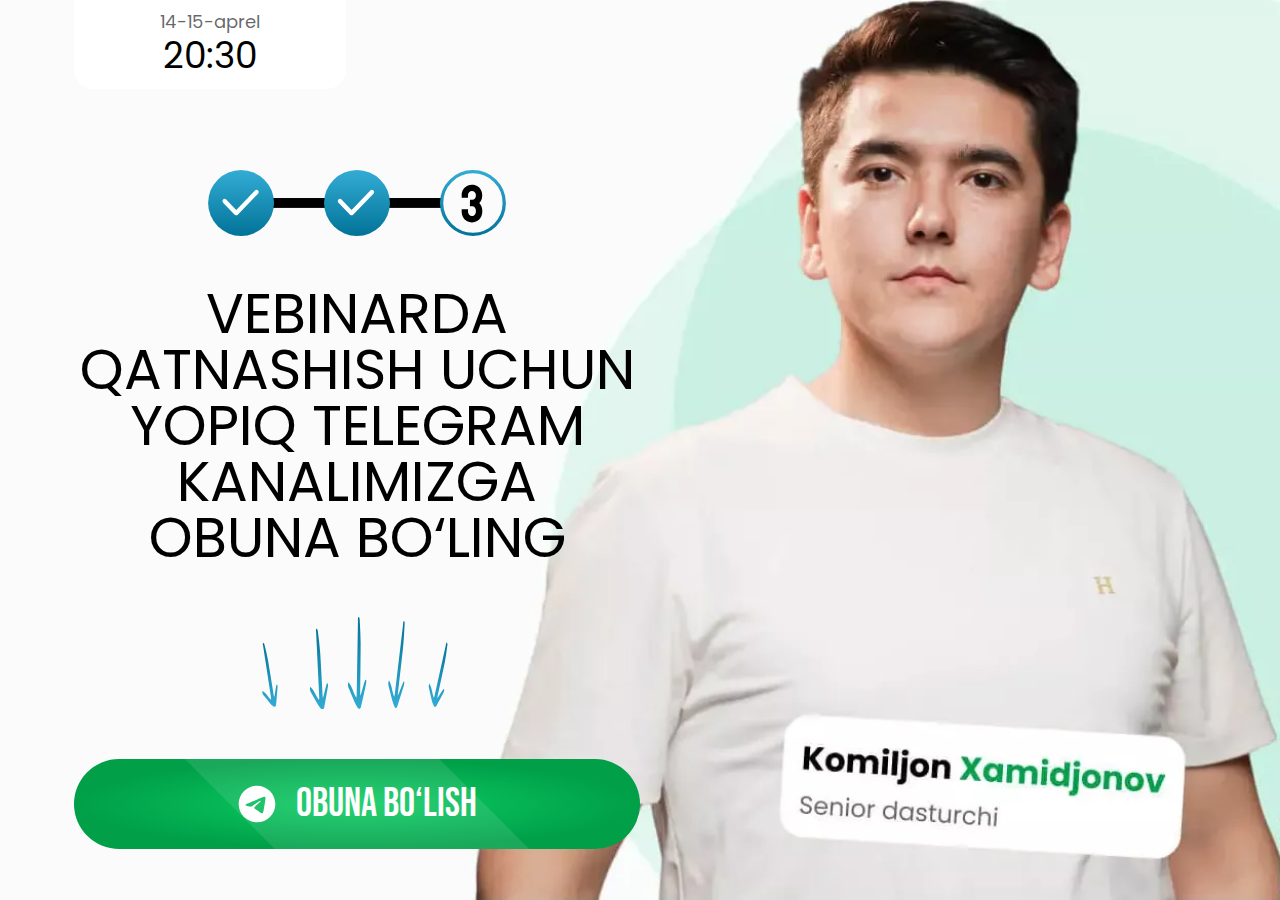
==== commit 3679ca5e: "initial commit" ====
--- a/telegram.html
+++ b/telegram.html
@@ -7,12 +7,11 @@
   <meta http-equiv="X-UA-Compatible" content="ie=edge">
   <link rel="preconnect" href="https://fonts.googleapis.com">
   <link rel="preconnect" href="https://fonts.gstatic.com" crossorigin>
-  <link href="https://fonts.googleapis.com/css2?family=Poppins:wght@200;300;400;500&family=Staatliches&display=swap"
-        rel="stylesheet">
+  <link href="https://fonts.googleapis.com/css2?family=Bebas+Neue&family=Poppins:wght@300;400;500&display=swap" rel="stylesheet">
   <link rel="stylesheet" href="css/styles.css">
   <title>Komiljon Xamidjonov</title>
 </head>
-<body class="bg-telegram">
+<body class="bg-[#F8FDFB]">
 <div class="wrapper">
   <div class="1100px:w-1/2 flex flex-col min-h-screen">
     <div class="hidden 1100px:flex gap-[8px] 800px:gap-[16px] 1200px:gap-[20px] leading-[1.3]">
--- a/css/styles.css
+++ b/css/styles.css
@@ -1,2 +1,2 @@
 /*! tailwindcss v4.0.6 | MIT License | https://tailwindcss.com */
-@layer theme{:root,:host{--animate-spin:spin 1s linear infinite;--animate-ping:ping 1s cubic-bezier(0,0,.2,1)infinite;--animate-pulse:pulse 2s cubic-bezier(.4,0,.6,1)infinite;--animate-bounce:bounce 1s infinite;--breakpoint-400px:400px;--breakpoint-500px:500px;--breakpoint-600px:600px;--breakpoint-700px:700px;--breakpoint-800px:800px;--breakpoint-900px:900px;--breakpoint-1000px:1000px;--breakpoint-1100px:1100px;--breakpoint-1200px:1200px;--breakpoint-1300px:1300px;--breakpoint-1400px:1400px;--breakpoint-1500px:1500px;--breakpoint-1600px:1600px;--breakpoint-1700px:1700px;--breakpoint-1800px:1800px;--breakpoint-1900px:1900px}}@layer base{*,:after,:before,::backdrop{box-sizing:border-box;border:0 solid;margin:0;padding:0}::file-selector-button{box-sizing:border-box;border:0 solid;margin:0;padding:0}html,:host{-webkit-text-size-adjust:100%;tab-size:4;line-height:1.5;font-family:var(--default-font-family,ui-sans-serif,system-ui,sans-serif,"Apple Color Emoji","Segoe UI Emoji","Segoe UI Symbol","Noto Color Emoji");font-feature-settings:var(--default-font-feature-settings,normal);font-variation-settings:var(--default-font-variation-settings,normal);-webkit-tap-highlight-color:transparent}body{line-height:inherit}hr{height:0;color:inherit;border-top-width:1px}abbr:where([title]){-webkit-text-decoration:underline dotted;text-decoration:underline dotted}h1,h2,h3,h4,h5,h6{font-size:inherit;font-weight:inherit}a{color:inherit;-webkit-text-decoration:inherit;-webkit-text-decoration:inherit;-webkit-text-decoration:inherit;text-decoration:inherit}b,strong{font-weight:bolder}code,kbd,samp,pre{font-family:var(--default-mono-font-family,ui-monospace,SFMono-Regular,Menlo,Monaco,Consolas,"Liberation Mono","Courier New",monospace);font-feature-settings:var(--default-mono-font-feature-settings,normal);font-variation-settings:var(--default-mono-font-variation-settings,normal);font-size:1em}small{font-size:80%}sub,sup{vertical-align:baseline;font-size:75%;line-height:0;position:relative}sub{bottom:-.25em}sup{top:-.5em}table{text-indent:0;border-color:inherit;border-collapse:collapse}:-moz-focusring{outline:auto}progress{vertical-align:baseline}summary{display:list-item}ol,ul,menu{list-style:none}img,svg,video,canvas,audio,iframe,embed,object{vertical-align:middle;display:block}img,video{max-width:100%;height:auto}button,input,select,optgroup,textarea{font:inherit;font-feature-settings:inherit;font-variation-settings:inherit;letter-spacing:inherit;color:inherit;opacity:1;background-color:#0000;border-radius:0}::file-selector-button{font:inherit;font-feature-settings:inherit;font-variation-settings:inherit;letter-spacing:inherit;color:inherit;opacity:1;background-color:#0000;border-radius:0}:where(select:is([multiple],[size])) optgroup{font-weight:bolder}:where(select:is([multiple],[size])) optgroup option{padding-inline-start:20px}::file-selector-button{margin-inline-end:4px}::placeholder{opacity:1;color:color-mix(in oklab,currentColor 50%,transparent)}textarea{resize:vertical}::-webkit-search-decoration{-webkit-appearance:none}::-webkit-date-and-time-value{min-height:1lh;text-align:inherit}::-webkit-datetime-edit{display:inline-flex}::-webkit-datetime-edit-fields-wrapper{padding:0}::-webkit-datetime-edit{padding-block:0}::-webkit-datetime-edit-year-field{padding-block:0}::-webkit-datetime-edit-month-field{padding-block:0}::-webkit-datetime-edit-day-field{padding-block:0}::-webkit-datetime-edit-hour-field{padding-block:0}::-webkit-datetime-edit-minute-field{padding-block:0}::-webkit-datetime-edit-second-field{padding-block:0}::-webkit-datetime-edit-millisecond-field{padding-block:0}::-webkit-datetime-edit-meridiem-field{padding-block:0}:-moz-ui-invalid{box-shadow:none}button,input:where([type=button],[type=reset],[type=submit]){appearance:button}::file-selector-button{appearance:button}::-webkit-inner-spin-button{height:auto}::-webkit-outer-spin-button{height:auto}[hidden]:where(:not([hidden=until-found])){display:none!important}}@layer components;@layer utilities{.absolute{position:absolute}.fixed{position:fixed}.relative{position:relative}.inset-\[0\]{inset:0}.top-\[24px\]{top:24px}.right-\[24px\]{right:24px}.z-\[1\]{z-index:1}.z-\[20\]{z-index:20}.mx-auto{margin-inline:auto}.mr-\[12px\]{margin-right:12px}.mb-\[8px\]{margin-bottom:8px}.mb-\[16px\]{margin-bottom:16px}.mb-\[24px\]{margin-bottom:24px}.block{display:block}.flex{display:flex}.grid{display:grid}.hidden{display:none}.inline-block{display:inline-block}.table{display:table}.aspect-\[363\/321\]{aspect-ratio:363/321}.aspect-\[614\/480\]{aspect-ratio:614/480}.aspect-square{aspect-ratio:1}.h-\[20px\]{height:20px}.h-\[30px\]{height:30px}.h-\[48px\]{height:48px}.h-full{height:100%}.min-h-screen{min-height:100vh}.w-\[6ch\]{width:6ch}.w-\[12px\]{width:12px}.w-\[1px\]{width:1px}.w-\[24px\]{width:24px}.w-\[28px\]{width:28px}.w-\[40px\]{width:40px}.w-\[55px\]{width:55px}.w-\[60px\]{width:60px}.w-\[70px\]{width:70px}.w-\[95\%\]{width:95%}.w-\[150px\]{width:150px}.w-\[200px\]{width:200px}.w-full{width:100%}.max-w-\[520px\]{max-width:520px}.min-w-full{min-width:100%}.shrink-0{flex-shrink:0}.grow{flex-grow:1}.transform{transform:var(--tw-rotate-x)var(--tw-rotate-y)var(--tw-rotate-z)var(--tw-skew-x)var(--tw-skew-y)}.animate-bounce{animation:var(--animate-bounce)}.animate-spin{animation:var(--animate-spin)}.cursor-pointer{cursor:pointer}.grid-cols-1{grid-template-columns:repeat(1,minmax(0,1fr))}.flex-col{flex-direction:column}.place-items-center{place-items:center}.items-center{align-items:center}.items-end{align-items:flex-end}.items-start{align-items:flex-start}.justify-between{justify-content:space-between}.justify-center{justify-content:center}.gap-\[4px\]{gap:4px}.gap-\[8px\]{gap:8px}.gap-\[10px\]{gap:10px}.gap-\[12px\]{gap:12px}.gap-\[15px\]{gap:15px}.gap-\[16px\]{gap:16px}.gap-\[20px\]{gap:20px}.gap-\[24px\]{gap:24px}.gap-\[30px\]{gap:30px}:where(.divide-y>:not(:last-child)){--tw-divide-y-reverse:0;border-bottom-style:var(--tw-border-style);border-top-style:var(--tw-border-style);border-top-width:calc(1px*var(--tw-divide-y-reverse));border-bottom-width:calc(1px*calc(1 - var(--tw-divide-y-reverse)))}.overflow-hidden{overflow:hidden}.rounded-\[8px\]{border-radius:8px}.rounded-\[16px\]{border-radius:16px}.rounded-full{border-radius:3.40282e38px}.rounded-b-\[16px\]{border-bottom-right-radius:16px;border-bottom-left-radius:16px}.border{border-style:var(--tw-border-style);border-width:1px}.border-b-2{border-bottom-style:var(--tw-border-style);border-bottom-width:2px}.border-none{--tw-border-style:none;border-style:none}.border-\[\#DFEDF4\]{border-color:#dfedf4}.border-\[\#bed4da\]{border-color:#bed4da}.bg-\[\#0000004D\]{background-color:#0000004d}.bg-\[\#00971C11\]{background-color:#00971c11}.bg-\[\#DFEDF4\]{background-color:#dfedf4}.bg-\[\#F3F7F8\]{background-color:#f3f7f8}.bg-\[\#fff\],.bg-\[rgb\(255\,255\,255\)\]{background-color:#fff}.bg-\[transparent\]{background-color:#0000}.p-\[8px\]{padding:8px}.p-\[16px\]{padding:16px}.p-\[20px\]{padding:20px}.px-\[16px\]{padding-inline:16px}.px-\[20px\]{padding-inline:20px}.py-\[8px\]{padding-block:8px}.py-\[12px\]{padding-block:12px}.py-\[30px\]{padding-block:30px}.pt-\[30px\]{padding-top:30px}.pl-\[16px\]{padding-left:16px}.text-center{text-align:center}.text-left{text-align:left}.text-\[12px\]{font-size:12px}.text-\[14px\]{font-size:14px}.text-\[16px\]{font-size:16px}.text-\[18px\]{font-size:18px}.text-\[20px\]{font-size:20px}.text-\[24px\]{font-size:24px}.text-\[28px\]{font-size:28px}.text-\[32px\]{font-size:32px}.leading-\[1\.2\]{--tw-leading:1.2;line-height:1.2}.leading-\[1\.3\]{--tw-leading:1.3;line-height:1.3}.leading-\[1\]{--tw-leading:1;line-height:1}.font-\[300\]{--tw-font-weight:300;font-weight:300}.whitespace-nowrap{white-space:nowrap}.text-\[\#00000099\]{color:#0009}.text-\[\#000000CC\]{color:#000c}.text-\[\#00971C\]{color:#00971c}.text-\[\#28424E\]{color:#28424e}.text-\[\#48635B\]{color:#48635b}.uppercase{text-transform:uppercase}.opacity-0{opacity:0}.opacity-25{opacity:.25}.opacity-75{opacity:.75}.filter{filter:var(--tw-blur,)var(--tw-brightness,)var(--tw-contrast,)var(--tw-grayscale,)var(--tw-hue-rotate,)var(--tw-invert,)var(--tw-saturate,)var(--tw-sepia,)var(--tw-drop-shadow,)}.backdrop-blur-\[5px\]{--tw-backdrop-blur:blur(5px);-webkit-backdrop-filter:var(--tw-backdrop-blur,)var(--tw-backdrop-brightness,)var(--tw-backdrop-contrast,)var(--tw-backdrop-grayscale,)var(--tw-backdrop-hue-rotate,)var(--tw-backdrop-invert,)var(--tw-backdrop-opacity,)var(--tw-backdrop-saturate,)var(--tw-backdrop-sepia,);backdrop-filter:var(--tw-backdrop-blur,)var(--tw-backdrop-brightness,)var(--tw-backdrop-contrast,)var(--tw-backdrop-grayscale,)var(--tw-backdrop-hue-rotate,)var(--tw-backdrop-invert,)var(--tw-backdrop-opacity,)var(--tw-backdrop-saturate,)var(--tw-backdrop-sepia,)}.backdrop-filter{-webkit-backdrop-filter:var(--tw-backdrop-blur,)var(--tw-backdrop-brightness,)var(--tw-backdrop-contrast,)var(--tw-backdrop-grayscale,)var(--tw-backdrop-hue-rotate,)var(--tw-backdrop-invert,)var(--tw-backdrop-opacity,)var(--tw-backdrop-saturate,)var(--tw-backdrop-sepia,);backdrop-filter:var(--tw-backdrop-blur,)var(--tw-backdrop-brightness,)var(--tw-backdrop-contrast,)var(--tw-backdrop-grayscale,)var(--tw-backdrop-hue-rotate,)var(--tw-backdrop-invert,)var(--tw-backdrop-opacity,)var(--tw-backdrop-saturate,)var(--tw-backdrop-sepia,)}.transition{transition-property:color,background-color,border-color,outline-color,text-decoration-color,fill,stroke,--tw-gradient-from,--tw-gradient-via,--tw-gradient-to,opacity,box-shadow,transform,translate,scale,rotate,filter,-webkit-backdrop-filter,backdrop-filter;transition-timing-function:var(--tw-ease,ease);transition-duration:var(--tw-duration,0s)}.transition-colors{transition-property:color,background-color,border-color,outline-color,text-decoration-color,fill,stroke,--tw-gradient-from,--tw-gradient-via,--tw-gradient-to;transition-timing-function:var(--tw-ease,ease);transition-duration:var(--tw-duration,0s)}.duration-150{--tw-duration:.15s;transition-duration:.15s}@media (hover:hover){.hover\:scale-\[1\.02\]:hover{scale:1.02}}.focus\:ring-2:focus{--tw-ring-shadow:var(--tw-ring-inset,)0 0 0 calc(2px + var(--tw-ring-offset-width))var(--tw-ring-color,currentColor);box-shadow:var(--tw-inset-shadow),var(--tw-inset-ring-shadow),var(--tw-ring-offset-shadow),var(--tw-ring-shadow),var(--tw-shadow)}.focus\:ring-offset-2:focus{--tw-ring-offset-width:2px;--tw-ring-offset-shadow:var(--tw-ring-inset,)0 0 0 var(--tw-ring-offset-width)var(--tw-ring-offset-color)}.focus\:outline-0:focus{outline-style:var(--tw-outline-style);outline-width:0}.focus\:outline-none:focus{--tw-outline-style:none;outline-style:none}@media (width>=500px){.\35 00px\:flex-row{flex-direction:row}.\35 00px\:text-left{text-align:left}}@media (width>=800px){.\38 00px\:w-\[28px\]{width:28px}.\38 00px\:w-\[250px\]{width:250px}.\38 00px\:gap-\[16px\]{gap:16px}.\38 00px\:gap-\[30px\]{gap:30px}.\38 00px\:gap-\[40px\]{gap:40px}.\38 00px\:rounded-\[20px\]{border-radius:20px}.\38 00px\:rounded-b-\[20px\]{border-bottom-right-radius:20px;border-bottom-left-radius:20px}.\38 00px\:p-\[40px\]{padding:40px}.\38 00px\:py-\[9\.5px\]{padding-block:9.5px}.\38 00px\:text-\[14px\]{font-size:14px}.\38 00px\:text-\[16px\]{font-size:16px}.\38 00px\:text-\[18px\]{font-size:18px}.\38 00px\:text-\[28px\]{font-size:28px}.\38 00px\:text-\[36px\]{font-size:36px}}@media (width>=1100px){.\31 100px\:mb-\[16px\]{margin-bottom:16px}.\31 100px\:mb-\[24px\]{margin-bottom:24px}.\31 100px\:mb-\[32px\]{margin-bottom:32px}.\31 100px\:flex{display:flex}.\31 100px\:hidden{display:none}.\31 100px\:w-1\/2{width:50%}.\31 100px\:w-\[16px\]{width:16px}.\31 100px\:rounded-\[12px\]{border-radius:12px}.\31 100px\:text-left{text-align:left}.\31 100px\:text-\[16px\]{font-size:16px}}@media (width>=1200px){.\31 200px\:w-\[200px\]{width:200px}.\31 200px\:w-\[300px\]{width:300px}.\31 200px\:w-\[36px\]{width:36px}.\31 200px\:gap-\[20px\]{gap:20px}.\31 200px\:gap-\[50px\]{gap:50px}.\31 200px\:text-\[18px\]{font-size:18px}.\31 200px\:text-\[20px\]{font-size:20px}.\31 200px\:text-\[36px\]{font-size:36px}.\31 200px\:text-\[48px\]{font-size:48px}.\31 200px\:text-\[56px\]{font-size:56px}}.\[1100px\]\:text-\[36px\]:is(){font-size:36px}}body{background-image:url(../img/bg-desktop@1x.webp);background-position:100% 0;background-repeat:no-repeat;background-size:cover;font-family:Poppins,sans-serif}.font-staatliches{font-family:Staatliches,sans-serif}@media only screen and (-webkit-device-pixel-ratio>=2),only screen and (min-device-pixel-ratio:2),only screen and (resolution>=192dpi),only screen and (resolution>=2x){body{background-image:url(../img/bg-desktop@2x.webp)}}@media only screen and (width<=1100px){body{background-image:none}}.wrapper{width:100%;max-width:1400px;margin-inline:auto;padding-inline:10px}@media (width>=1100px){.wrapper{width:90%}}.main-button{cursor:pointer;color:#fff;text-transform:uppercase;background:linear-gradient(#33acd4 0%,#027398 100%);border-radius:3.40282e38px;justify-content:center;align-items:center;height:70px;font-family:Staatliches,sans-serif;font-size:28px;display:flex;position:relative;overflow:hidden}@media (width>=800px){.main-button{height:80px;font-size:32px}}@media (width>=1200px){.main-button{height:90px;font-size:40px}}.submit-button{cursor:pointer;cursor:pointer;color:#fff;text-transform:uppercase;background:linear-gradient(#33acd4 0%,#027398 100%);border-radius:3.40282e38px;width:100%;height:60px;font-family:Staatliches,sans-serif;font-size:24px;position:relative;overflow:hidden}@media (width>=800px){.submit-button{height:70px;font-size:28px}}@media (width>=1200px){.submit-button{height:70px;font-size:32px}}.main-button:before,.submit-button:before{content:"";background:#ffffff1a;width:200%;height:200%;animation:2s infinite shine;position:absolute;top:-50%;left:-50%;transform:rotate(45deg)}.shadow{box-shadow:0 9px 18px #00000014}@keyframes shine{0%{transform:translate(-100%)rotate(45deg)}to{transform:translate(100%)rotate(45deg)}}.gift-container{cursor:pointer;animation:.5s ease-in-out infinite shake;position:relative}.gift{transition:transform .3s ease-in-out}@keyframes shake{0%,to{transform:rotate(0)}25%{transform:rotate(-5deg)}50%{transform:rotate(5deg)}75%{transform:rotate(-3deg)}}@keyframes spin{to{transform:rotate(360deg)}}@keyframes ping{75%,to{opacity:0;transform:scale(2)}}@keyframes pulse{50%{opacity:.5}}@keyframes bounce{0%,to{animation-timing-function:cubic-bezier(.8,0,1,1);transform:translateY(-25%)}50%{animation-timing-function:cubic-bezier(0,0,.2,1);transform:none}}@property --tw-rotate-x{syntax:"*";inherits:false;initial-value:rotateX(0)}@property --tw-rotate-y{syntax:"*";inherits:false;initial-value:rotateY(0)}@property --tw-rotate-z{syntax:"*";inherits:false;initial-value:rotateZ(0)}@property --tw-skew-x{syntax:"*";inherits:false;initial-value:skewX(0)}@property --tw-skew-y{syntax:"*";inherits:false;initial-value:skewY(0)}@property --tw-divide-y-reverse{syntax:"*";inherits:false;initial-value:0}@property --tw-border-style{syntax:"*";inherits:false;initial-value:solid}@property --tw-leading{syntax:"*";inherits:false}@property --tw-font-weight{syntax:"*";inherits:false}@property --tw-blur{syntax:"*";inherits:false}@property --tw-brightness{syntax:"*";inherits:false}@property --tw-contrast{syntax:"*";inherits:false}@property --tw-grayscale{syntax:"*";inherits:false}@property --tw-hue-rotate{syntax:"*";inherits:false}@property --tw-invert{syntax:"*";inherits:false}@property --tw-opacity{syntax:"*";inherits:false}@property --tw-saturate{syntax:"*";inherits:false}@property --tw-sepia{syntax:"*";inherits:false}@property --tw-backdrop-blur{syntax:"*";inherits:false}@property --tw-backdrop-brightness{syntax:"*";inherits:false}@property --tw-backdrop-contrast{syntax:"*";inherits:false}@property --tw-backdrop-grayscale{syntax:"*";inherits:false}@property --tw-backdrop-hue-rotate{syntax:"*";inherits:false}@property --tw-backdrop-invert{syntax:"*";inherits:false}@property --tw-backdrop-opacity{syntax:"*";inherits:false}@property --tw-backdrop-saturate{syntax:"*";inherits:false}@property --tw-backdrop-sepia{syntax:"*";inherits:false}@property --tw-duration{syntax:"*";inherits:false}@property --tw-shadow{syntax:"*";inherits:false;initial-value:0 0 #0000}@property --tw-shadow-color{syntax:"*";inherits:false}@property --tw-inset-shadow{syntax:"*";inherits:false;initial-value:0 0 #0000}@property --tw-inset-shadow-color{syntax:"*";inherits:false}@property --tw-ring-color{syntax:"*";inherits:false}@property --tw-ring-shadow{syntax:"*";inherits:false;initial-value:0 0 #0000}@property --tw-inset-ring-color{syntax:"*";inherits:false}@property --tw-inset-ring-shadow{syntax:"*";inherits:false;initial-value:0 0 #0000}@property --tw-ring-inset{syntax:"*";inherits:false}@property --tw-ring-offset-width{syntax:"<length>";inherits:false;initial-value:0}@property --tw-ring-offset-color{syntax:"*";inherits:false;initial-value:#fff}@property --tw-ring-offset-shadow{syntax:"*";inherits:false;initial-value:0 0 #0000}@property --tw-outline-style{syntax:"*";inherits:false;initial-value:solid}+@layer theme{:root,:host{--animate-spin:spin 1s linear infinite;--animate-ping:ping 1s cubic-bezier(0,0,.2,1)infinite;--animate-pulse:pulse 2s cubic-bezier(.4,0,.6,1)infinite;--animate-bounce:bounce 1s infinite;--breakpoint-400px:400px;--breakpoint-500px:500px;--breakpoint-600px:600px;--breakpoint-700px:700px;--breakpoint-800px:800px;--breakpoint-900px:900px;--breakpoint-1000px:1000px;--breakpoint-1100px:1100px;--breakpoint-1200px:1200px;--breakpoint-1300px:1300px;--breakpoint-1400px:1400px;--breakpoint-1500px:1500px;--breakpoint-1600px:1600px;--breakpoint-1700px:1700px;--breakpoint-1800px:1800px;--breakpoint-1900px:1900px}}@layer base{*,:after,:before,::backdrop{box-sizing:border-box;border:0 solid;margin:0;padding:0}::file-selector-button{box-sizing:border-box;border:0 solid;margin:0;padding:0}html,:host{-webkit-text-size-adjust:100%;tab-size:4;line-height:1.5;font-family:var(--default-font-family,ui-sans-serif,system-ui,sans-serif,"Apple Color Emoji","Segoe UI Emoji","Segoe UI Symbol","Noto Color Emoji");font-feature-settings:var(--default-font-feature-settings,normal);font-variation-settings:var(--default-font-variation-settings,normal);-webkit-tap-highlight-color:transparent}body{line-height:inherit}hr{height:0;color:inherit;border-top-width:1px}abbr:where([title]){-webkit-text-decoration:underline dotted;text-decoration:underline dotted}h1,h2,h3,h4,h5,h6{font-size:inherit;font-weight:inherit}a{color:inherit;-webkit-text-decoration:inherit;-webkit-text-decoration:inherit;-webkit-text-decoration:inherit;text-decoration:inherit}b,strong{font-weight:bolder}code,kbd,samp,pre{font-family:var(--default-mono-font-family,ui-monospace,SFMono-Regular,Menlo,Monaco,Consolas,"Liberation Mono","Courier New",monospace);font-feature-settings:var(--default-mono-font-feature-settings,normal);font-variation-settings:var(--default-mono-font-variation-settings,normal);font-size:1em}small{font-size:80%}sub,sup{vertical-align:baseline;font-size:75%;line-height:0;position:relative}sub{bottom:-.25em}sup{top:-.5em}table{text-indent:0;border-color:inherit;border-collapse:collapse}:-moz-focusring{outline:auto}progress{vertical-align:baseline}summary{display:list-item}ol,ul,menu{list-style:none}img,svg,video,canvas,audio,iframe,embed,object{vertical-align:middle;display:block}img,video{max-width:100%;height:auto}button,input,select,optgroup,textarea{font:inherit;font-feature-settings:inherit;font-variation-settings:inherit;letter-spacing:inherit;color:inherit;opacity:1;background-color:#0000;border-radius:0}::file-selector-button{font:inherit;font-feature-settings:inherit;font-variation-settings:inherit;letter-spacing:inherit;color:inherit;opacity:1;background-color:#0000;border-radius:0}:where(select:is([multiple],[size])) optgroup{font-weight:bolder}:where(select:is([multiple],[size])) optgroup option{padding-inline-start:20px}::file-selector-button{margin-inline-end:4px}::placeholder{opacity:1;color:color-mix(in oklab,currentColor 50%,transparent)}textarea{resize:vertical}::-webkit-search-decoration{-webkit-appearance:none}::-webkit-date-and-time-value{min-height:1lh;text-align:inherit}::-webkit-datetime-edit{display:inline-flex}::-webkit-datetime-edit-fields-wrapper{padding:0}::-webkit-datetime-edit{padding-block:0}::-webkit-datetime-edit-year-field{padding-block:0}::-webkit-datetime-edit-month-field{padding-block:0}::-webkit-datetime-edit-day-field{padding-block:0}::-webkit-datetime-edit-hour-field{padding-block:0}::-webkit-datetime-edit-minute-field{padding-block:0}::-webkit-datetime-edit-second-field{padding-block:0}::-webkit-datetime-edit-millisecond-field{padding-block:0}::-webkit-datetime-edit-meridiem-field{padding-block:0}:-moz-ui-invalid{box-shadow:none}button,input:where([type=button],[type=reset],[type=submit]){appearance:button}::file-selector-button{appearance:button}::-webkit-inner-spin-button{height:auto}::-webkit-outer-spin-button{height:auto}[hidden]:where(:not([hidden=until-found])){display:none!important}}@layer components;@layer utilities{.absolute{position:absolute}.fixed{position:fixed}.relative{position:relative}.inset-\[0\]{inset:0}.top-\[24px\]{top:24px}.right-\[24px\]{right:24px}.z-\[1\]{z-index:1}.z-\[20\]{z-index:20}.mx-auto{margin-inline:auto}.mr-\[12px\]{margin-right:12px}.mb-\[8px\]{margin-bottom:8px}.mb-\[16px\]{margin-bottom:16px}.mb-\[24px\]{margin-bottom:24px}.block{display:block}.flex{display:flex}.grid{display:grid}.hidden{display:none}.inline-block{display:inline-block}.table{display:table}.aspect-\[353\/403\]{aspect-ratio:353/403}.aspect-\[363\/321\]{aspect-ratio:363/321}.aspect-\[614\/480\]{aspect-ratio:614/480}.aspect-square{aspect-ratio:1}.h-\[20px\]{height:20px}.h-\[30px\]{height:30px}.h-\[48px\]{height:48px}.h-full{height:100%}.min-h-screen{min-height:100vh}.w-\[6ch\]{width:6ch}.w-\[12px\]{width:12px}.w-\[24px\]{width:24px}.w-\[55px\]{width:55px}.w-\[150px\]{width:150px}.w-\[1px\]{width:1px}.w-\[40px\]{width:40px}.w-\[70px\]{width:70px}.w-\[200px\]{width:200px}.w-\[28px\]{width:28px}.w-\[95\%\]{width:95%}.w-full{width:100%}.max-w-\[500px\]{max-width:500px}.max-w-\[520px\]{max-width:520px}.min-w-full{min-width:100%}.shrink-0{flex-shrink:0}.grow{flex-grow:1}.transform{transform:var(--tw-rotate-x)var(--tw-rotate-y)var(--tw-rotate-z)var(--tw-skew-x)var(--tw-skew-y)}.animate-bounce{animation:var(--animate-bounce)}.animate-spin{animation:var(--animate-spin)}.cursor-pointer{cursor:pointer}.grid-cols-1{grid-template-columns:repeat(1,minmax(0,1fr))}.flex-col{flex-direction:column}.place-items-center{place-items:center}.items-center{align-items:center}.items-end{align-items:flex-end}.items-start{align-items:flex-start}.justify-between{justify-content:space-between}.justify-center{justify-content:center}.gap-\[4px\]{gap:4px}.gap-\[8px\]{gap:8px}.gap-\[10px\]{gap:10px}.gap-\[12px\]{gap:12px}.gap-\[15px\]{gap:15px}.gap-\[16px\]{gap:16px}.gap-\[20px\]{gap:20px}.gap-\[24px\]{gap:24px}.gap-\[30px\]{gap:30px}:where(.divide-y>:not(:last-child)){--tw-divide-y-reverse:0;border-bottom-style:var(--tw-border-style);border-top-style:var(--tw-border-style);border-top-width:calc(1px*var(--tw-divide-y-reverse));border-bottom-width:calc(1px*calc(1 - var(--tw-divide-y-reverse)))}.overflow-hidden{overflow:hidden}.rounded-\[8px\]{border-radius:8px}.rounded-\[16px\]{border-radius:16px}.rounded-full{border-radius:3.40282e38px}.rounded-b-\[16px\]{border-bottom-right-radius:16px;border-bottom-left-radius:16px}.border{border-style:var(--tw-border-style);border-width:1px}.border-b-2{border-bottom-style:var(--tw-border-style);border-bottom-width:2px}.border-none{--tw-border-style:none;border-style:none}.border-\[\#DFEDF4\]{border-color:#dfedf4}.border-\[\#bed4da\]{border-color:#bed4da}.bg-\[\#0000004D\]{background-color:#0000004d}.bg-\[\#00971C11\]{background-color:#00971c11}.bg-\[\#DFEDF4\]{background-color:#dfedf4}.bg-\[\#F3F7F8\]{background-color:#f3f7f8}.bg-\[\#F8FDFB\]{background-color:#f8fdfb}.bg-\[\#fff\],.bg-\[rgb\(255\,255\,255\)\]{background-color:#fff}.bg-\[transparent\]{background-color:#0000}.p-\[8px\]{padding:8px}.p-\[16px\]{padding:16px}.p-\[20px\]{padding:20px}.px-\[16px\]{padding-inline:16px}.px-\[20px\]{padding-inline:20px}.py-\[8px\]{padding-block:8px}.py-\[12px\]{padding-block:12px}.py-\[30px\]{padding-block:30px}.pt-\[30px\]{padding-top:30px}.pl-\[16px\]{padding-left:16px}.text-center{text-align:center}.text-left{text-align:left}.text-\[12px\]{font-size:12px}.text-\[14px\]{font-size:14px}.text-\[16px\]{font-size:16px}.text-\[18px\]{font-size:18px}.text-\[20px\]{font-size:20px}.text-\[22px\]{font-size:22px}.text-\[24px\]{font-size:24px}.text-\[28px\]{font-size:28px}.text-\[32px\]{font-size:32px}.text-\[36px\]{font-size:36px}.leading-\[1\.2\]{--tw-leading:1.2;line-height:1.2}.leading-\[1\.3\]{--tw-leading:1.3;line-height:1.3}.leading-\[1\]{--tw-leading:1;line-height:1}.font-\[300\]{--tw-font-weight:300;font-weight:300}.font-\[500\]{--tw-font-weight:500;font-weight:500}.whitespace-nowrap{white-space:nowrap}.text-\[\#00000099\]{color:#0009}.text-\[\#000000CC\]{color:#000c}.text-\[\#00971C\]{color:#00971c}.text-\[\#009F48\]{color:#009f48}.text-\[\#28424E\]{color:#28424e}.text-\[\#48635B\]{color:#48635b}.uppercase{text-transform:uppercase}.opacity-0{opacity:0}.opacity-25{opacity:.25}.opacity-75{opacity:.75}.filter{filter:var(--tw-blur,)var(--tw-brightness,)var(--tw-contrast,)var(--tw-grayscale,)var(--tw-hue-rotate,)var(--tw-invert,)var(--tw-saturate,)var(--tw-sepia,)var(--tw-drop-shadow,)}.backdrop-blur-\[5px\]{--tw-backdrop-blur:blur(5px);-webkit-backdrop-filter:var(--tw-backdrop-blur,)var(--tw-backdrop-brightness,)var(--tw-backdrop-contrast,)var(--tw-backdrop-grayscale,)var(--tw-backdrop-hue-rotate,)var(--tw-backdrop-invert,)var(--tw-backdrop-opacity,)var(--tw-backdrop-saturate,)var(--tw-backdrop-sepia,);backdrop-filter:var(--tw-backdrop-blur,)var(--tw-backdrop-brightness,)var(--tw-backdrop-contrast,)var(--tw-backdrop-grayscale,)var(--tw-backdrop-hue-rotate,)var(--tw-backdrop-invert,)var(--tw-backdrop-opacity,)var(--tw-backdrop-saturate,)var(--tw-backdrop-sepia,)}.backdrop-filter{-webkit-backdrop-filter:var(--tw-backdrop-blur,)var(--tw-backdrop-brightness,)var(--tw-backdrop-contrast,)var(--tw-backdrop-grayscale,)var(--tw-backdrop-hue-rotate,)var(--tw-backdrop-invert,)var(--tw-backdrop-opacity,)var(--tw-backdrop-saturate,)var(--tw-backdrop-sepia,);backdrop-filter:var(--tw-backdrop-blur,)var(--tw-backdrop-brightness,)var(--tw-backdrop-contrast,)var(--tw-backdrop-grayscale,)var(--tw-backdrop-hue-rotate,)var(--tw-backdrop-invert,)var(--tw-backdrop-opacity,)var(--tw-backdrop-saturate,)var(--tw-backdrop-sepia,)}.transition{transition-property:color,background-color,border-color,outline-color,text-decoration-color,fill,stroke,--tw-gradient-from,--tw-gradient-via,--tw-gradient-to,opacity,box-shadow,transform,translate,scale,rotate,filter,-webkit-backdrop-filter,backdrop-filter;transition-timing-function:var(--tw-ease,ease);transition-duration:var(--tw-duration,0s)}.transition-colors{transition-property:color,background-color,border-color,outline-color,text-decoration-color,fill,stroke,--tw-gradient-from,--tw-gradient-via,--tw-gradient-to;transition-timing-function:var(--tw-ease,ease);transition-duration:var(--tw-duration,0s)}.duration-150{--tw-duration:.15s;transition-duration:.15s}@media (hover:hover){.hover\:scale-\[1\.02\]:hover{scale:1.02}}.focus\:ring-2:focus{--tw-ring-shadow:var(--tw-ring-inset,)0 0 0 calc(2px + var(--tw-ring-offset-width))var(--tw-ring-color,currentColor);box-shadow:var(--tw-inset-shadow),var(--tw-inset-ring-shadow),var(--tw-ring-offset-shadow),var(--tw-ring-shadow),var(--tw-shadow)}.focus\:ring-offset-2:focus{--tw-ring-offset-width:2px;--tw-ring-offset-shadow:var(--tw-ring-inset,)0 0 0 var(--tw-ring-offset-width)var(--tw-ring-offset-color)}.focus\:outline-0:focus{outline-style:var(--tw-outline-style);outline-width:0}.focus\:outline-none:focus{--tw-outline-style:none;outline-style:none}@media (width>=500px){.\35 00px\:flex{display:flex}.\35 00px\:flex-row{flex-direction:row}.\35 00px\:justify-between{justify-content:space-between}.\35 00px\:text-left{text-align:left}}@media (width>=800px){.\38 00px\:w-\[28px\]{width:28px}.\38 00px\:w-\[250px\]{width:250px}.\38 00px\:gap-\[16px\]{gap:16px}.\38 00px\:gap-\[30px\]{gap:30px}.\38 00px\:gap-\[40px\]{gap:40px}.\38 00px\:rounded-\[20px\]{border-radius:20px}.\38 00px\:rounded-b-\[20px\]{border-bottom-right-radius:20px;border-bottom-left-radius:20px}.\38 00px\:p-\[40px\]{padding:40px}.\38 00px\:py-\[9\.5px\]{padding-block:9.5px}.\38 00px\:text-\[14px\]{font-size:14px}.\38 00px\:text-\[16px\]{font-size:16px}.\38 00px\:text-\[18px\]{font-size:18px}.\38 00px\:text-\[24px\]{font-size:24px}.\38 00px\:text-\[28px\]{font-size:28px}.\38 00px\:text-\[32px\]{font-size:32px}.\38 00px\:text-\[36px\]{font-size:36px}.\38 00px\:text-\[40px\]{font-size:40px}.\38 00px\:text-\[48px\]{font-size:48px}}@media (width>=1100px){.\31 100px\:mb-\[16px\]{margin-bottom:16px}.\31 100px\:mb-\[24px\]{margin-bottom:24px}.\31 100px\:mb-\[32px\]{margin-bottom:32px}.\31 100px\:block{display:block}.\31 100px\:flex{display:flex}.\31 100px\:hidden{display:none}.\31 100px\:w-1\/2{width:50%}.\31 100px\:w-\[16px\]{width:16px}.\31 100px\:rounded-\[12px\]{border-radius:12px}.\31 100px\:text-left{text-align:left}.\31 100px\:text-\[16px\]{font-size:16px}}@media (width>=1200px){.\31 200px\:w-\[200px\]{width:200px}.\31 200px\:w-\[300px\]{width:300px}.\31 200px\:w-\[36px\]{width:36px}.\31 200px\:gap-\[15px\]{gap:15px}.\31 200px\:gap-\[20px\]{gap:20px}.\31 200px\:gap-\[30px\]{gap:30px}.\31 200px\:gap-\[50px\]{gap:50px}.\31 200px\:py-\[30px\]{padding-block:30px}.\31 200px\:text-\[18px\]{font-size:18px}.\31 200px\:text-\[20px\]{font-size:20px}.\31 200px\:text-\[28px\]{font-size:28px}.\31 200px\:text-\[32px\]{font-size:32px}.\31 200px\:text-\[36px\]{font-size:36px}.\31 200px\:text-\[40px\]{font-size:40px}.\31 200px\:text-\[48px\]{font-size:48px}.\31 200px\:text-\[56px\]{font-size:56px}}.\[1100px\]\:text-\[36px\]:is(){font-size:36px}}body{background-image:url(../img/bg-desktop@1x.webp);background-position:100% 0;background-repeat:no-repeat;background-size:cover;font-family:Poppins,sans-serif}.font-bebas{font-family:Bebas Neue,sans-serif}@media only screen and (-webkit-device-pixel-ratio>=2),only screen and (min-device-pixel-ratio:2),only screen and (resolution>=192dpi),only screen and (resolution>=2x){body{background-image:url(../img/bg-desktop@2x.webp)}}@media only screen and (width<=1100px){body{background-image:none}}.wrapper{width:100%;max-width:1400px;margin-inline:auto;padding-inline:10px}@media (width>=1100px){.wrapper{width:90%}}.main-button{cursor:pointer;color:#fff;text-transform:uppercase;background:radial-gradient(50% 50%,#0bcd63 0%,#009f48 100%);border-radius:3.40282e38px;justify-content:center;align-items:center;height:70px;font-family:Bebas Neue,sans-serif;font-size:28px;display:flex;position:relative;overflow:hidden}@media (width>=800px){.main-button{height:80px;font-size:32px}}@media (width>=1200px){.main-button{height:90px;font-size:40px}}.submit-button{cursor:pointer;cursor:pointer;color:#fff;text-transform:uppercase;background:radial-gradient(50% 50%,#0bcd63 0%,#009f48 100%);border-radius:3.40282e38px;width:100%;height:60px;font-family:Bebas Neue,sans-serif;font-size:24px;position:relative;overflow:hidden}@media (width>=800px){.submit-button{height:70px;font-size:28px}}@media (width>=1200px){.submit-button{height:70px;font-size:32px}}.main-button:before,.submit-button:before{content:"";background:#ffffff1a;width:200%;height:200%;animation:2s infinite shine;position:absolute;top:-50%;left:-50%;transform:rotate(45deg)}.custom-shadow{box-shadow:0 9px 18px #00000014}@keyframes shine{0%{transform:translate(-100%)rotate(45deg)}to{transform:translate(100%)rotate(45deg)}}.gift-container{cursor:pointer;animation:.5s ease-in-out infinite shake;position:relative}.gift{transition:transform .3s ease-in-out}@keyframes shake{0%,to{transform:rotate(0)}25%{transform:rotate(-5deg)}50%{transform:rotate(5deg)}75%{transform:rotate(-3deg)}}@keyframes spin{to{transform:rotate(360deg)}}@keyframes ping{75%,to{opacity:0;transform:scale(2)}}@keyframes pulse{50%{opacity:.5}}@keyframes bounce{0%,to{animation-timing-function:cubic-bezier(.8,0,1,1);transform:translateY(-25%)}50%{animation-timing-function:cubic-bezier(0,0,.2,1);transform:none}}@property --tw-rotate-x{syntax:"*";inherits:false;initial-value:rotateX(0)}@property --tw-rotate-y{syntax:"*";inherits:false;initial-value:rotateY(0)}@property --tw-rotate-z{syntax:"*";inherits:false;initial-value:rotateZ(0)}@property --tw-skew-x{syntax:"*";inherits:false;initial-value:skewX(0)}@property --tw-skew-y{syntax:"*";inherits:false;initial-value:skewY(0)}@property --tw-divide-y-reverse{syntax:"*";inherits:false;initial-value:0}@property --tw-border-style{syntax:"*";inherits:false;initial-value:solid}@property --tw-leading{syntax:"*";inherits:false}@property --tw-font-weight{syntax:"*";inherits:false}@property --tw-blur{syntax:"*";inherits:false}@property --tw-brightness{syntax:"*";inherits:false}@property --tw-contrast{syntax:"*";inherits:false}@property --tw-grayscale{syntax:"*";inherits:false}@property --tw-hue-rotate{syntax:"*";inherits:false}@property --tw-invert{syntax:"*";inherits:false}@property --tw-opacity{syntax:"*";inherits:false}@property --tw-saturate{syntax:"*";inherits:false}@property --tw-sepia{syntax:"*";inherits:false}@property --tw-backdrop-blur{syntax:"*";inherits:false}@property --tw-backdrop-brightness{syntax:"*";inherits:false}@property --tw-backdrop-contrast{syntax:"*";inherits:false}@property --tw-backdrop-grayscale{syntax:"*";inherits:false}@property --tw-backdrop-hue-rotate{syntax:"*";inherits:false}@property --tw-backdrop-invert{syntax:"*";inherits:false}@property --tw-backdrop-opacity{syntax:"*";inherits:false}@property --tw-backdrop-saturate{syntax:"*";inherits:false}@property --tw-backdrop-sepia{syntax:"*";inherits:false}@property --tw-duration{syntax:"*";inherits:false}@property --tw-shadow{syntax:"*";inherits:false;initial-value:0 0 #0000}@property --tw-shadow-color{syntax:"*";inherits:false}@property --tw-inset-shadow{syntax:"*";inherits:false;initial-value:0 0 #0000}@property --tw-inset-shadow-color{syntax:"*";inherits:false}@property --tw-ring-color{syntax:"*";inherits:false}@property --tw-ring-shadow{syntax:"*";inherits:false;initial-value:0 0 #0000}@property --tw-inset-ring-color{syntax:"*";inherits:false}@property --tw-inset-ring-shadow{syntax:"*";inherits:false;initial-value:0 0 #0000}@property --tw-ring-inset{syntax:"*";inherits:false}@property --tw-ring-offset-width{syntax:"<length>";inherits:false;initial-value:0}@property --tw-ring-offset-color{syntax:"*";inherits:false;initial-value:#fff}@property --tw-ring-offset-shadow{syntax:"*";inherits:false;initial-value:0 0 #0000}@property --tw-outline-style{syntax:"*";inherits:false;initial-value:solid}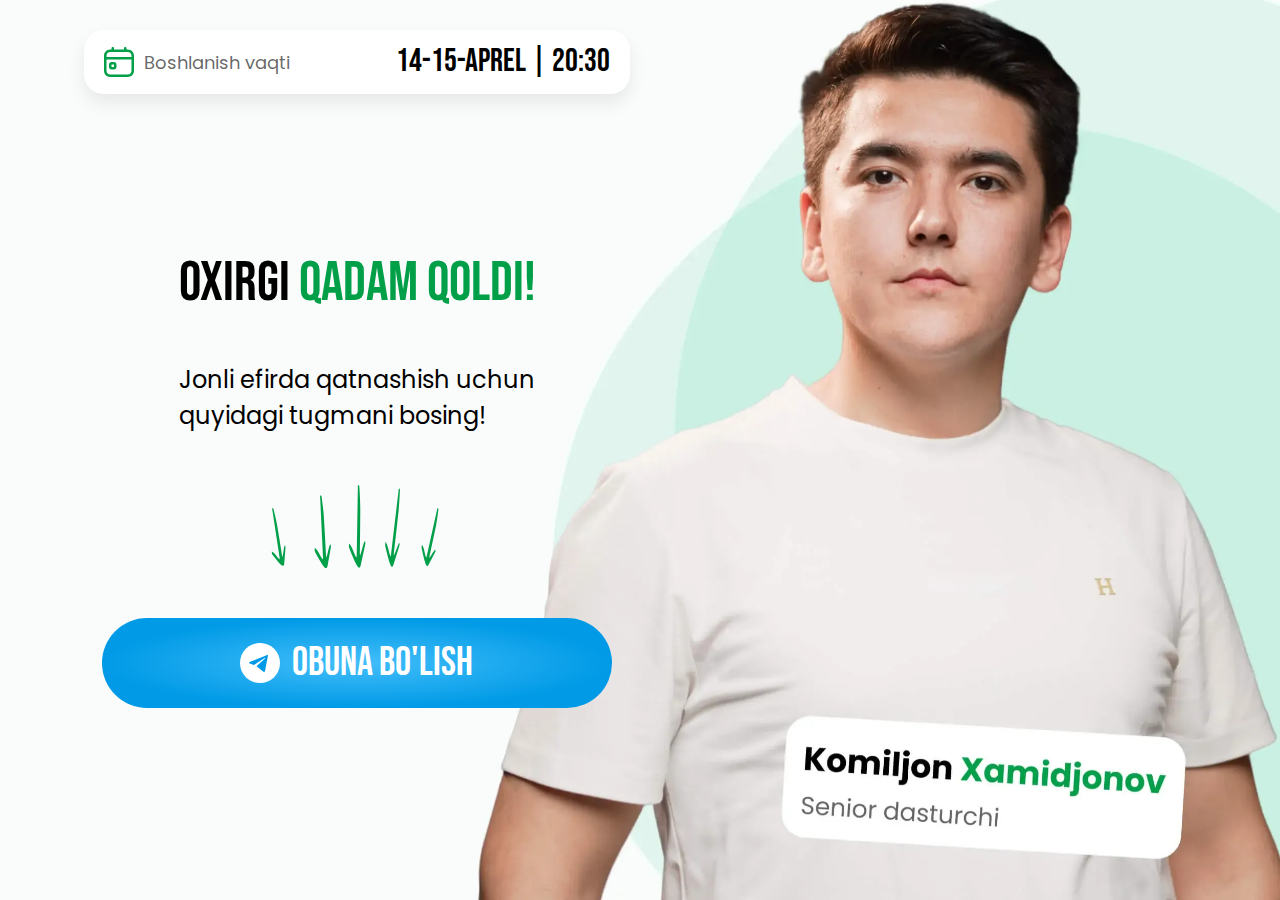
==== commit b51c0117: "commit" ====
--- a/telegram.html
+++ b/telegram.html
@@ -11,125 +11,57 @@
   <link rel="stylesheet" href="css/styles.css">
   <title>Komiljon Xamidjonov</title>
 </head>
-<body class="bg-[#F8FDFB]">
-<div class="wrapper">
-  <div class="1100px:w-1/2 flex flex-col min-h-screen">
-    <div class="hidden 1100px:flex gap-[8px] 800px:gap-[16px] 1200px:gap-[20px] leading-[1.3]">
-      <div
-        class="flex flex-col grow py-3 800px:py-[9.5px] text-center rounded-b-[16px] 800px:rounded-b-[20px] 1200:rounded-b-[28px] shadow bg-[rgb(255,255,255)]">
-        <div class="text-[12px] 800px:text-[14px] 1200px:text-[18px] text-[#00000099]">14-15-aprel</div>
-        <div class="text-[20px] 800px:text-[28px] 1200px:text-[36px]">20:30</div>
-      </div>
-      <div
-        class="flex flex-col grow py-3 800px:py-[9.5px] text-center rounded-b-[16px] 800px:rounded-b-[20px] 1200:rounded-b-[28px] shadow bg-[rgb(255,255,255)] opacity-0">
-        <div class="text-[12px] 800px:text-[14px] 1200px:text-[18px] font-[300]">Narxi</div>
-        <div class="text-[20px] 800px:text-[28px] 1200px:text-[36px]">BEPUL</div>
-      </div>
-    </div>
+<body class="overflow-x-hidden">
 
+<div class="wrapper px-[10px]">
+  <div class="1100px:w-1/2 flex flex-col min-h-screen py-[12px] 1200px:py-[30px]">
     <div
-      class="1100px:hidden flex justify-between px-[20px] py-[8px] text-center rounded-b-[16px] 800px:rounded-b-[20px] shadow bg-[rgb(255,255,255)]">
-      <div class="flex items-center gap-[10px]">
-        <svg width="24" height="24" viewBox="0 0 24 24" fill="none" xmlns="http://www.w3.org/2000/svg">
-          <path fill-rule="evenodd" clip-rule="evenodd" d="M5.86181 2C6.37031 2 6.78255 2.40834 6.78255 2.91203V4.93994C10.254 4.63371 13.7461 4.63371 17.2175 4.93994V2.91203C17.2175 2.40834 17.6298 2 18.1383 2C18.6468 2 19.059 2.40834 19.059 2.91203V5.1209C20.8919 5.37761 22.34 6.81367 22.5851 8.64548L22.6914 9.4395C23.1382 12.7791 23.0997 16.165 22.5767 19.4939C22.3177 21.1428 20.9653 22.4095 19.2886 22.5731L17.824 22.7163C13.9508 23.0946 10.0493 23.0946 6.176 22.7163L4.71141 22.5731C3.03476 22.4095 1.68231 21.1428 1.42327 19.4939C0.900337 16.165 0.86174 12.7791 1.30865 9.4395L1.41491 8.64548C1.66004 6.81365 3.10811 5.37757 4.94108 5.12089V2.91203C4.94108 2.40834 5.35331 2 5.86181 2ZM6.40831 6.80677C10.1271 6.44352 13.8729 6.44352 17.5917 6.80677L18.7032 6.91537C19.7674 7.0193 20.6191 7.83523 20.7595 8.88516L20.8659 9.67918C20.9029 9.95657 20.9366 10.2343 20.9667 10.5123H3.03339C3.06345 10.2343 3.09703 9.95658 3.13415 9.67919L3.2404 8.88516C3.38091 7.83523 4.23267 7.0193 5.29674 6.91537L6.40831 6.80677ZM2.88701 12.3364C2.76648 14.6324 2.88523 16.9369 3.24283 19.2133C3.37277 20.0405 4.05114 20.6757 4.89213 20.7579L6.35672 20.901C10.1098 21.2676 13.8903 21.2676 17.6433 20.901L19.1079 20.7579C19.9488 20.6757 20.6272 20.0405 20.7572 19.2133C21.1148 16.9369 21.2335 14.6324 21.113 12.3364H2.88701Z" fill="black"/>
-          <path fill-rule="evenodd" clip-rule="evenodd" d="M5.86181 2C6.37031 2 6.78255 2.40834 6.78255 2.91203V4.93994C10.254 4.63371 13.7461 4.63371 17.2175 4.93994V2.91203C17.2175 2.40834 17.6298 2 18.1383 2C18.6468 2 19.059 2.40834 19.059 2.91203V5.1209C20.8919 5.37761 22.34 6.81367 22.5851 8.64548L22.6914 9.4395C23.1382 12.7791 23.0997 16.165 22.5767 19.4939C22.3177 21.1428 20.9653 22.4095 19.2886 22.5731L17.824 22.7163C13.9508 23.0946 10.0493 23.0946 6.176 22.7163L4.71141 22.5731C3.03476 22.4095 1.68231 21.1428 1.42327 19.4939C0.900337 16.165 0.86174 12.7791 1.30865 9.4395L1.41491 8.64548C1.66004 6.81365 3.10811 5.37757 4.94108 5.12089V2.91203C4.94108 2.40834 5.35331 2 5.86181 2ZM6.40831 6.80677C10.1271 6.44352 13.8729 6.44352 17.5917 6.80677L18.7032 6.91537C19.7674 7.0193 20.6191 7.83523 20.7595 8.88516L20.8659 9.67918C20.9029 9.95657 20.9366 10.2343 20.9667 10.5123H3.03339C3.06345 10.2343 3.09703 9.95658 3.13415 9.67919L3.2404 8.88516C3.38091 7.83523 4.23267 7.0193 5.29674 6.91537L6.40831 6.80677ZM2.88701 12.3364C2.76648 14.6324 2.88523 16.9369 3.24283 19.2133C3.37277 20.0405 4.05114 20.6757 4.89213 20.7579L6.35672 20.901C10.1098 21.2676 13.8903 21.2676 17.6433 20.901L19.1079 20.7579C19.9488 20.6757 20.6272 20.0405 20.7572 19.2133C21.1148 16.9369 21.2335 14.6324 21.113 12.3364H2.88701Z" fill="url(#paint0_linear_3_252)"/>
+      class="flex justify-center 500px:justify-between px-[20px] py-[8px] text-center rounded-[16px] 800px:rounded-[20px] custom-shadow bg-[rgb(255,255,255)] mx-[10px]">
+      <div class="hidden 500px:flex items-center gap-[10px]">
+        <svg width="30" height="30" viewBox="0 0 30 30" fill="none" xmlns="http://www.w3.org/2000/svg">
+          <g clip-path="url(#clip0_190_54)">
+            <path d="M10 15H7.5C6.12125 15 5 16.1213 5 17.5V20C5 21.3787 6.12125 22.5 7.5 22.5H10C11.3787 22.5 12.5 21.3787 12.5 20V17.5C12.5 16.1213 11.3787 15 10 15ZM7.5 20V17.5H10V20H7.5ZM23.75 2.5H22.5V1.25C22.5 0.56 21.9412 0 21.25 0C20.5588 0 20 0.56 20 1.25V2.5H10V1.25C10 0.56 9.44125 0 8.75 0C8.05875 0 7.5 0.56 7.5 1.25V2.5H6.25C2.80375 2.5 0 5.30375 0 8.75V23.75C0 27.1963 2.80375 30 6.25 30H23.75C27.1963 30 30 27.1963 30 23.75V8.75C30 5.30375 27.1963 2.5 23.75 2.5ZM6.25 5H23.75C25.8175 5 27.5 6.6825 27.5 8.75V10H2.5V8.75C2.5 6.6825 4.1825 5 6.25 5ZM23.75 27.5H6.25C4.1825 27.5 2.5 25.8175 2.5 23.75V12.5H27.5V23.75C27.5 25.8175 25.8175 27.5 23.75 27.5Z" fill="#009F48"/>
+          </g>
           <defs>
-            <linearGradient id="paint0_linear_3_252" x1="1" y1="12.5" x2="23" y2="12.5" gradientUnits="userSpaceOnUse">
-              <stop stop-color="#027398"/>
-              <stop offset="1" stop-color="#33ACD4"/>
-            </linearGradient>
+            <clipPath id="clip0_190_54">
+              <rect width="30" height="30" fill="white"/>
+            </clipPath>
           </defs>
         </svg>
 
-        <div class="text-[16px] 800px:text-[18px] text-[#00000099]">14-15-aprel</div>
+        <div class="text-[16px] 800px:text-[18px] text-[#00000099]">Boshlanish vaqti</div>
       </div>
 
-      <div class="text-[24px] 800px:text-[28px]">20:30</div>
+      <div class="text-[28px] 800px:text-[32px] font-bebas">14-15-aprel | 20:30</div>
     </div>
 
-    <div
-      class="flex flex-col justify-center items-center gap-[30px] 800px:gap-[40px] 1200px:gap-[50px] grow pt-[30px] text-center">
-      <svg class="w-[200px] 800px:w-[250px] 1200px:w-[300px]" viewBox="0 0 182 40" fill="none" xmlns="http://www.w3.org/2000/svg">
-        <rect x="5" y="17" width="137" height="6" fill="black"/>
-        <circle cx="20.6553" cy="20" r="20" fill="url(#paint0_linear_1_245)"/>
-        <path fill-rule="evenodd" clip-rule="evenodd" d="M30.9575 12.4104C31.4725 12.945 31.4725 13.8119 30.9575 14.3465L18.6484 27.124C18.1333 27.6587 17.2984 27.6587 16.7833 27.124L9.74955 19.8226C9.23452 19.2879 9.23452 18.4212 9.74955 17.8866C10.2646 17.3519 11.0996 17.3519 11.6147 17.8866L17.7159 24.2199L29.0925 12.4104C29.6075 11.8758 30.4424 11.8758 30.9575 12.4104Z" fill="white"/>
-        <circle cx="91" cy="20" r="20" fill="url(#paint1_linear_1_245)"/>
-        <path fill-rule="evenodd" clip-rule="evenodd" d="M100.957 12.4104C101.472 12.945 101.472 13.8119 100.957 14.3465L88.6484 27.124C88.1333 27.6587 87.2984 27.6587 86.7833 27.124L79.7496 19.8226C79.2345 19.2879 79.2345 18.4212 79.7496 17.8866C80.2646 17.3519 81.0996 17.3519 81.6147 17.8866L87.7159 24.2199L99.0925 12.4104C99.6075 11.8758 100.442 11.8758 100.957 12.4104Z" fill="white"/>
-        <circle cx="161.345" cy="20" r="19" stroke="url(#paint2_linear_1_245)" stroke-width="2"/>
-        <path d="M160.737 31.852C159.606 31.852 158.561 31.564 157.601 30.988C156.662 30.3907 155.905 29.6013 155.329 28.62C154.774 27.6387 154.497 26.5613 154.497 25.388V23.948C154.497 23.8413 154.54 23.788 154.625 23.788H158.209C158.316 23.788 158.369 23.8413 158.369 23.948V25.388C158.369 26.092 158.593 26.7 159.041 27.212C159.489 27.7027 160.054 27.948 160.737 27.948C161.484 27.948 162.07 27.692 162.497 27.18C162.924 26.6467 163.137 26.0493 163.137 25.388V24.524C163.137 23.8627 162.924 23.2653 162.497 22.732C162.092 22.1987 161.569 21.932 160.929 21.932H159.681C159.574 21.932 159.521 21.8787 159.521 21.772L159.553 18.188C159.553 18.1027 159.596 18.06 159.681 18.06H160.929C161.505 18.06 162.017 17.836 162.465 17.388C162.913 16.94 163.137 16.3533 163.137 15.628V15.18C163.137 14.4973 162.902 13.9213 162.433 13.452C161.985 12.9613 161.42 12.716 160.737 12.716C160.076 12.716 159.51 12.9613 159.041 13.452C158.593 13.9213 158.369 14.4973 158.369 15.18V16.716C158.369 16.8227 158.326 16.876 158.241 16.876H154.657C154.572 16.876 154.529 16.8227 154.529 16.716V15.02C154.529 13.8466 154.817 12.8013 155.393 11.884C155.99 10.9667 156.758 10.2413 157.697 9.70798C158.657 9.15332 159.67 8.87598 160.737 8.87598C161.889 8.87598 162.934 9.16398 163.873 9.73998C164.833 10.2947 165.59 11.0413 166.145 11.98C166.7 12.9187 166.977 13.9533 166.977 15.084V15.596C166.977 16.5347 166.817 17.3453 166.497 18.028C166.198 18.7107 165.772 19.3613 165.217 19.98C165.772 20.62 166.209 21.324 166.529 22.092C166.849 22.8387 167.009 23.6173 167.009 24.428V25.388C167.009 26.5827 166.721 27.6707 166.145 28.652C165.59 29.6333 164.833 30.412 163.873 30.988C162.934 31.564 161.889 31.852 160.737 31.852Z" fill="black"/>
-        <defs>
-          <linearGradient id="paint0_linear_1_245" x1="20.6553" y1="0" x2="20.6553" y2="40" gradientUnits="userSpaceOnUse">
-            <stop stop-color="#33ACD4"/>
-            <stop offset="1" stop-color="#027398"/>
-          </linearGradient>
-          <linearGradient id="paint1_linear_1_245" x1="91" y1="0" x2="91" y2="40" gradientUnits="userSpaceOnUse">
-            <stop stop-color="#33ACD4"/>
-            <stop offset="1" stop-color="#027398"/>
-          </linearGradient>
-          <linearGradient id="paint2_linear_1_245" x1="161.345" y1="0" x2="161.345" y2="40" gradientUnits="userSpaceOnUse">
-            <stop stop-color="#33ACD4"/>
-            <stop offset="1" stop-color="#027398"/>
-          </linearGradient>
-        </defs>
+    <div class="flex flex-col justify-center items-center gap-[15px] 800px:gap-[30px] 1200px:gap-[50px] grow py-[30px]">
+      <h1 class="text-[36px] 800px:text-[48px] 1200px:text-[56px] font-bebas leading-[1] text-center 1100px:text-left uppercase mx-[10px]">
+        Oxirgi <span class="text-[#009F48]">qadam qoldi!</span>
+      </h1>
+
+      <p class="text-[20px] 1100px:text-[24px]">Jonli efirda qatnashish uchun <br> quyidagi tugmani bosing!</p>
+
+      <svg class="w-[150px] 1100px:w-[180px] animate-bounce" viewBox="0 0 218 102" fill="none" xmlns="http://www.w3.org/2000/svg">
+        <path d="M6.64158 29.0617C7.88404 29.443 8.0064 30.7288 8.22591 31.7013C9.60515 37.5228 11.1709 43.303 12.1771 49.2071C14.2857 61.3587 16.0834 73.5792 18.0608 85.6869C18.2182 86.6732 18.4377 87.6458 18.7883 88.6622C19.8104 84.0595 20.0661 79.4076 21.1572 74.8625C21.4748 74.8651 21.7303 74.8815 22.048 74.8841C22.1849 75.6561 22.453 76.472 22.4034 77.2853C21.9311 83.6628 21.4034 90.1254 20.8067 96.5304C20.589 98.9126 19.3864 99.6166 17.6825 98.3893C16.3857 97.4365 15.1928 96.2419 14.1242 95.0198C11.8356 92.3172 9.6024 89.5295 7.36916 86.7418C5.92179 84.8742 5.89459 84.5884 5.816 81.7612C9.99796 83.6797 11.7862 88.4624 15.2969 91.3319C15.2707 90.3895 15.3892 89.6338 15.2591 88.9332C12.394 70.1657 9.5357 51.4697 6.6706 32.7022C6.49967 31.573 5.88673 30.4688 6.64158 29.0617Z" fill="#009F48"/>
+        <path d="M64.8408 13.545C66.2192 14.3551 66.2114 15.9496 66.3509 17.1912C67.2603 24.6411 68.388 32.093 68.8609 39.5389C69.8772 54.8742 70.5298 70.2061 71.4011 85.4514C71.4678 86.6923 71.6072 87.9338 71.8917 89.2653C73.5911 83.9658 74.4186 78.3924 76.1903 73.1821C76.5536 73.2741 76.8442 73.3654 77.2075 73.4573C77.2755 74.4324 77.4886 75.4975 77.3383 76.4706C76.0642 84.0774 74.717 91.772 73.2974 99.3775C72.7743 102.207 71.3166 102.725 69.5073 100.76C68.1323 99.2409 66.9042 97.4577 65.8215 95.6758C63.5125 91.7565 61.2766 87.7492 59.0407 83.7419C57.5987 81.0709 57.6004 80.7165 57.8355 77.2638C62.4021 80.7612 63.8992 87.0649 67.588 91.5286C67.6664 90.3777 67.889 89.4938 67.8205 88.6073C66.699 65.0323 65.577 41.5459 64.4554 17.9709C64.3896 16.5528 63.8149 15.0415 64.8408 13.545Z" fill="#009F48"/>
+        <path d="M110.718 0.818365C112.037 1.88403 111.923 3.68249 111.979 5.09884C112.388 13.6057 113.014 22.1388 112.987 30.5931C112.975 48.01 112.601 65.3831 112.451 82.6826C112.434 84.0902 112.49 85.5066 112.685 87.0403C114.733 81.2468 115.93 75.0484 118.045 69.3635C118.401 69.5072 118.684 69.6422 119.04 69.7859C119.043 70.8937 119.184 72.119 118.969 73.2006C117.191 81.6445 115.333 90.1796 113.41 98.606C112.699 101.742 111.212 102.166 109.54 99.7492C108.27 97.8842 107.165 95.737 106.205 93.6073C104.166 88.9307 102.205 84.163 100.244 79.3952C98.9848 76.2226 99.0102 75.8229 99.4754 71.9524C103.794 76.401 104.865 83.6789 108.243 89.1214C108.398 87.8313 108.679 86.8584 108.67 85.8505C109.128 59.1238 109.58 32.4971 110.038 5.7704C110.067 4.16298 109.595 2.39433 110.718 0.818365Z" fill="#009F48"/>
+        <path d="M160.223 5.16153C161.245 6.43681 160.973 8.11128 160.884 9.45977C160.407 17.5738 160.113 25.757 159.27 33.7327C157.571 50.1722 155.566 66.4965 153.76 82.797C153.609 84.1224 153.519 85.4709 153.537 86.9585C155.846 81.9071 157.469 76.3 159.824 71.3647C160.114 71.573 160.342 71.7583 160.632 71.9665C160.527 73.0129 160.529 74.1984 160.24 75.1756C157.904 82.784 155.492 90.4624 153.033 98.0248C152.123 100.84 150.813 100.937 149.621 98.3144C148.719 96.2949 147.985 94.0424 147.372 91.836C146.086 87.0051 144.875 82.1041 143.665 77.2032C142.899 73.9513 142.959 73.5792 143.732 70.0203C146.984 75.1008 147.192 82.1899 149.546 88.017C149.803 86.8307 150.137 85.9696 150.228 85.0163C153.211 59.879 156.179 34.8349 159.162 9.69763C159.343 8.18613 159.112 6.42023 160.223 5.16153Z" fill="#009F48"/>
+        <path d="M206.998 28.9953C207.92 30.3018 207.577 31.5009 207.426 32.508C206.572 38.5874 205.892 44.7785 204.693 50.6347C202.259 62.7174 199.536 74.6141 197.005 86.5557C196.796 87.5255 196.644 88.5326 196.588 89.6807C199.056 86.5396 200.89 82.7521 203.397 79.7148C203.665 79.9675 203.877 80.1829 204.145 80.4356C203.993 81.2056 203.937 82.1166 203.612 82.7749C200.994 87.8713 198.299 92.9971 195.566 98.0191C194.553 99.8903 193.288 99.5458 192.268 97.15C191.498 95.3105 190.901 93.3456 190.419 91.4552C189.416 87.3333 188.489 83.1821 187.563 79.0309C186.984 76.2882 187.06 76.0217 187.976 73.5353C190.859 78.4776 190.714 83.9887 192.697 89.2173C193.002 88.3885 193.365 87.8339 193.498 87.1306C197.591 68.7782 201.665 50.4924 205.757 32.14C206.005 31.037 205.868 29.6068 206.998 28.9953Z" fill="#009F48"/>
       </svg>
 
+      <button class="tg-button gap-[12px] w-[90%]" id="joinToChannel">
+        <svg width="40" height="40" viewBox="0 0 40 40" fill="none" xmlns="http://www.w3.org/2000/svg">
+          <rect y="-0.00878906" width="40" height="40" rx="20" fill="white"/>
+          <path d="M28 12.5934L24.9946 28.2835C24.9946 28.2835 24.5741 29.3713 23.4189 28.8496L16.4846 23.3438L16.4524 23.3276C17.3891 22.4566 24.6524 15.6939 24.9698 15.3873C25.4613 14.9126 25.1562 14.6299 24.5856 14.9886L13.8568 22.0442L9.71764 20.602C9.71764 20.602 9.06626 20.362 9.00359 19.8403C8.9401 19.3177 9.73908 19.0351 9.73908 19.0351L26.6131 12.1802C26.6131 12.1802 28 11.5491 28 12.5934V12.5934Z" fill="#009AE6"/>
+        </svg>
 
-      <h1 class="text-[32px] 800px:text-[36px] 1200px:text-[56px] leading-[1]">
-        VEBINARDA QATNASHISH UCHUN YOPIQ TELEGRAM KANALIMIZGA OBUNA BO‘LING
-      </h1>
-
-      <svg class="animate-bounce w-[150px] 1200px:w-[200px]" viewBox="0 0 218 102" fill="none" xmlns="http://www.w3.org/2000/svg">
-        <path d="M6.64158 29.0617C7.88404 29.443 8.0064 30.7288 8.22591 31.7013C9.60515 37.5228 11.1709 43.303 12.1771 49.2071C14.2857 61.3587 16.0834 73.5792 18.0608 85.6869C18.2182 86.6732 18.4377 87.6458 18.7883 88.6622C19.8104 84.0595 20.0661 79.4076 21.1572 74.8625C21.4748 74.8651 21.7303 74.8815 22.048 74.8841C22.1849 75.6561 22.453 76.472 22.4034 77.2853C21.9311 83.6628 21.4034 90.1254 20.8067 96.5304C20.589 98.9126 19.3864 99.6166 17.6825 98.3893C16.3857 97.4365 15.1928 96.2419 14.1242 95.0198C11.8356 92.3172 9.6024 89.5295 7.36916 86.7418C5.92179 84.8742 5.89459 84.5884 5.816 81.7612C9.99796 83.6797 11.7862 88.4624 15.2969 91.3319C15.2707 90.3895 15.3892 89.6338 15.2591 88.9332C12.394 70.1657 9.5357 51.4697 6.6706 32.7022C6.49967 31.573 5.88673 30.4688 6.64158 29.0617Z" fill="url(#paint0_linear_1_259)"/>
-        <path d="M64.8408 13.545C66.2192 14.3551 66.2114 15.9496 66.3509 17.1912C67.2603 24.6411 68.388 32.093 68.8609 39.5389C69.8772 54.8742 70.5298 70.2061 71.4011 85.4514C71.4678 86.6923 71.6072 87.9338 71.8917 89.2653C73.5911 83.9658 74.4186 78.3924 76.1903 73.1821C76.5536 73.2741 76.8442 73.3654 77.2075 73.4573C77.2755 74.4324 77.4886 75.4975 77.3383 76.4706C76.0642 84.0774 74.717 91.772 73.2974 99.3775C72.7743 102.207 71.3166 102.725 69.5073 100.76C68.1323 99.2409 66.9042 97.4577 65.8215 95.6758C63.5125 91.7565 61.2766 87.7492 59.0407 83.7419C57.5987 81.0709 57.6004 80.7165 57.8355 77.2638C62.4021 80.7612 63.8992 87.0649 67.588 91.5286C67.6664 90.3777 67.889 89.4938 67.8205 88.6073C66.699 65.0323 65.577 41.5459 64.4554 17.9709C64.3896 16.5528 63.8149 15.0415 64.8408 13.545Z" fill="url(#paint1_linear_1_259)"/>
-        <path d="M110.718 0.818365C112.037 1.88403 111.923 3.68249 111.979 5.09884C112.388 13.6057 113.014 22.1388 112.987 30.5931C112.975 48.01 112.601 65.3831 112.451 82.6826C112.434 84.0902 112.49 85.5066 112.685 87.0403C114.733 81.2468 115.93 75.0484 118.045 69.3635C118.401 69.5072 118.684 69.6422 119.04 69.7859C119.043 70.8937 119.184 72.119 118.969 73.2006C117.191 81.6445 115.333 90.1796 113.41 98.606C112.699 101.742 111.212 102.166 109.54 99.7492C108.27 97.8842 107.165 95.737 106.205 93.6073C104.166 88.9307 102.205 84.163 100.244 79.3952C98.9848 76.2226 99.0102 75.8229 99.4754 71.9524C103.794 76.401 104.865 83.6789 108.243 89.1214C108.398 87.8313 108.679 86.8584 108.67 85.8505C109.128 59.1238 109.58 32.4971 110.038 5.7704C110.067 4.16298 109.595 2.39433 110.718 0.818365Z" fill="url(#paint2_linear_1_259)"/>
-        <path d="M160.223 5.16153C161.245 6.43681 160.973 8.11128 160.884 9.45977C160.407 17.5738 160.113 25.757 159.27 33.7327C157.571 50.1722 155.566 66.4965 153.76 82.797C153.609 84.1224 153.519 85.4709 153.537 86.9585C155.846 81.9071 157.469 76.3 159.824 71.3647C160.114 71.573 160.342 71.7583 160.632 71.9665C160.527 73.0129 160.529 74.1984 160.24 75.1756C157.904 82.784 155.492 90.4624 153.033 98.0248C152.123 100.84 150.813 100.937 149.621 98.3144C148.719 96.2949 147.985 94.0424 147.372 91.836C146.086 87.0051 144.875 82.1041 143.665 77.2032C142.899 73.9513 142.959 73.5792 143.732 70.0203C146.984 75.1008 147.192 82.1899 149.546 88.017C149.803 86.8307 150.137 85.9696 150.228 85.0163C153.211 59.879 156.179 34.8349 159.162 9.69763C159.343 8.18613 159.112 6.42023 160.223 5.16153Z" fill="url(#paint3_linear_1_259)"/>
-        <path d="M206.998 28.9953C207.92 30.3018 207.577 31.5009 207.426 32.508C206.572 38.5874 205.892 44.7785 204.693 50.6347C202.259 62.7174 199.536 74.6141 197.005 86.5557C196.796 87.5255 196.644 88.5326 196.588 89.6807C199.056 86.5396 200.89 82.7521 203.397 79.7148C203.665 79.9675 203.877 80.1829 204.145 80.4356C203.993 81.2056 203.937 82.1166 203.612 82.7749C200.994 87.8713 198.299 92.9971 195.566 98.0191C194.553 99.8903 193.288 99.5458 192.268 97.15C191.498 95.3105 190.901 93.3456 190.419 91.4552C189.416 87.3333 188.489 83.1821 187.563 79.0309C186.984 76.2882 187.06 76.0217 187.976 73.5353C190.859 78.4776 190.714 83.9887 192.697 89.2173C193.002 88.3885 193.365 87.8339 193.498 87.1306C197.591 68.7782 201.665 50.4924 205.757 32.14C206.005 31.037 205.868 29.6068 206.998 28.9953Z" fill="url(#paint4_linear_1_259)"/>
-        <defs>
-          <linearGradient id="paint0_linear_1_259" x1="16.0067" y1="99.7151" x2="0.653201" y2="30.3879" gradientUnits="userSpaceOnUse">
-            <stop stop-color="#33ACD4"/>
-            <stop offset="1" stop-color="#027398"/>
-          </linearGradient>
-          <linearGradient id="paint1_linear_1_259" x1="67.4365" y1="101.9" x2="68.2575" y2="13.5768" gradientUnits="userSpaceOnUse">
-            <stop stop-color="#33ACD4"/>
-            <stop offset="1" stop-color="#027398"/>
-          </linearGradient>
-          <linearGradient id="paint2_linear_1_259" x1="107.399" y1="100.808" x2="119.356" y2="1.86225" gradientUnits="userSpaceOnUse">
-            <stop stop-color="#33ACD4"/>
-            <stop offset="1" stop-color="#027398"/>
-          </linearGradient>
-          <linearGradient id="paint3_linear_1_259" x1="147.692" y1="98.8775" x2="180.259" y2="12.7368" gradientUnits="userSpaceOnUse">
-            <stop stop-color="#33ACD4"/>
-            <stop offset="1" stop-color="#027398"/>
-          </linearGradient>
-          <linearGradient id="paint4_linear_1_259" x1="190.385" y1="96.9657" x2="226.27" y2="41.4537" gradientUnits="userSpaceOnUse">
-            <stop stop-color="#33ACD4"/>
-            <stop offset="1" stop-color="#027398"/>
-          </linearGradient>
-        </defs>
-      </svg>
-
-
-      <div class="flex flex-col gap-[12px] w-full">
-        <button class="main-button w-full flex items-center justify-center gap-[20px]" id="joinToChannel">
-          <svg width="38" height="38" viewBox="0 0 38 38" fill="none" xmlns="http://www.w3.org/2000/svg">
-            <path
-              d="M37.3334 18.9912C37.3334 29.1164 29.1252 37.3246 19.0001 37.3246C8.87486 37.3246 0.666748 29.1164 0.666748 18.9912C0.666748 8.86601 8.87486 0.657898 19.0001 0.657898C29.1252 0.657898 37.3334 8.86601 37.3334 18.9912ZM19.6571 14.1924C17.8739 14.9341 14.31 16.4693 8.96551 18.7978C8.09763 19.1428 7.64302 19.4805 7.60162 19.8105C7.53168 20.3686 8.23037 20.5882 9.18181 20.8874C9.31123 20.9281 9.44533 20.9703 9.5828 21.015C10.5189 21.3192 11.778 21.6752 12.4326 21.6893C13.0264 21.7022 13.6892 21.4574 14.4208 20.9549C19.4144 17.5841 21.9921 15.8804 22.154 15.8438C22.2682 15.8177 22.4264 15.7853 22.5335 15.8804C22.6407 15.9758 22.6301 16.1562 22.6189 16.2046C22.5496 16.4997 19.8069 19.0495 18.3877 20.369C17.9644 20.7624 17.5519 21.1643 17.1361 21.565C16.2666 22.4032 15.6145 23.0319 17.1722 24.0586C18.7515 25.0993 20.3426 26.1379 21.8828 27.2359C22.6424 27.7775 23.3249 28.264 24.1679 28.1865C24.6579 28.1414 25.1639 27.6807 25.4208 26.3068C26.0282 23.0599 27.222 16.0251 27.4979 13.1261C27.5221 12.8721 27.4917 12.5471 27.4673 12.4044C27.4429 12.2617 27.3918 12.0584 27.2064 11.9079C26.9866 11.7296 26.6476 11.6921 26.496 11.6947C25.8063 11.7069 24.7485 12.0747 19.6571 14.1924Z"
-              fill="white"/>
-          </svg>
-
-          Obuna bo‘lish
-        </button>
-      </div>
-
-      <div class="block w-full 1100px:hidden">
-        <div class="block w-[95%] mx-auto aspect-[614/480] relative">
-          <img class="w-full" src="img/mentor-dec@1x.png" srcset="img/mentor-dec@1x.png 1x, img/mentor-dec@2x.png 2x"
-               alt="">
-        </div>
-      </div>
+        <span>Obuna bo'lish</span>
+      </button>
     </div>
   </div>
 </div>
+
 <script src="js/statistics.js"></script>
 <script src="js/register.js"></script>
 
--- a/css/styles.css
+++ b/css/styles.css
@@ -1,2 +1,2 @@
-/*! tailwindcss v4.0.6 | MIT License | https://tailwindcss.com */
-@layer theme{:root,:host{--animate-spin:spin 1s linear infinite;--animate-ping:ping 1s cubic-bezier(0,0,.2,1)infinite;--animate-pulse:pulse 2s cubic-bezier(.4,0,.6,1)infinite;--animate-bounce:bounce 1s infinite;--breakpoint-400px:400px;--breakpoint-500px:500px;--breakpoint-600px:600px;--breakpoint-700px:700px;--breakpoint-800px:800px;--breakpoint-900px:900px;--breakpoint-1000px:1000px;--breakpoint-1100px:1100px;--breakpoint-1200px:1200px;--breakpoint-1300px:1300px;--breakpoint-1400px:1400px;--breakpoint-1500px:1500px;--breakpoint-1600px:1600px;--breakpoint-1700px:1700px;--breakpoint-1800px:1800px;--breakpoint-1900px:1900px}}@layer base{*,:after,:before,::backdrop{box-sizing:border-box;border:0 solid;margin:0;padding:0}::file-selector-button{box-sizing:border-box;border:0 solid;margin:0;padding:0}html,:host{-webkit-text-size-adjust:100%;tab-size:4;line-height:1.5;font-family:var(--default-font-family,ui-sans-serif,system-ui,sans-serif,"Apple Color Emoji","Segoe UI Emoji","Segoe UI Symbol","Noto Color Emoji");font-feature-settings:var(--default-font-feature-settings,normal);font-variation-settings:var(--default-font-variation-settings,normal);-webkit-tap-highlight-color:transparent}body{line-height:inherit}hr{height:0;color:inherit;border-top-width:1px}abbr:where([title]){-webkit-text-decoration:underline dotted;text-decoration:underline dotted}h1,h2,h3,h4,h5,h6{font-size:inherit;font-weight:inherit}a{color:inherit;-webkit-text-decoration:inherit;-webkit-text-decoration:inherit;-webkit-text-decoration:inherit;text-decoration:inherit}b,strong{font-weight:bolder}code,kbd,samp,pre{font-family:var(--default-mono-font-family,ui-monospace,SFMono-Regular,Menlo,Monaco,Consolas,"Liberation Mono","Courier New",monospace);font-feature-settings:var(--default-mono-font-feature-settings,normal);font-variation-settings:var(--default-mono-font-variation-settings,normal);font-size:1em}small{font-size:80%}sub,sup{vertical-align:baseline;font-size:75%;line-height:0;position:relative}sub{bottom:-.25em}sup{top:-.5em}table{text-indent:0;border-color:inherit;border-collapse:collapse}:-moz-focusring{outline:auto}progress{vertical-align:baseline}summary{display:list-item}ol,ul,menu{list-style:none}img,svg,video,canvas,audio,iframe,embed,object{vertical-align:middle;display:block}img,video{max-width:100%;height:auto}button,input,select,optgroup,textarea{font:inherit;font-feature-settings:inherit;font-variation-settings:inherit;letter-spacing:inherit;color:inherit;opacity:1;background-color:#0000;border-radius:0}::file-selector-button{font:inherit;font-feature-settings:inherit;font-variation-settings:inherit;letter-spacing:inherit;color:inherit;opacity:1;background-color:#0000;border-radius:0}:where(select:is([multiple],[size])) optgroup{font-weight:bolder}:where(select:is([multiple],[size])) optgroup option{padding-inline-start:20px}::file-selector-button{margin-inline-end:4px}::placeholder{opacity:1;color:color-mix(in oklab,currentColor 50%,transparent)}textarea{resize:vertical}::-webkit-search-decoration{-webkit-appearance:none}::-webkit-date-and-time-value{min-height:1lh;text-align:inherit}::-webkit-datetime-edit{display:inline-flex}::-webkit-datetime-edit-fields-wrapper{padding:0}::-webkit-datetime-edit{padding-block:0}::-webkit-datetime-edit-year-field{padding-block:0}::-webkit-datetime-edit-month-field{padding-block:0}::-webkit-datetime-edit-day-field{padding-block:0}::-webkit-datetime-edit-hour-field{padding-block:0}::-webkit-datetime-edit-minute-field{padding-block:0}::-webkit-datetime-edit-second-field{padding-block:0}::-webkit-datetime-edit-millisecond-field{padding-block:0}::-webkit-datetime-edit-meridiem-field{padding-block:0}:-moz-ui-invalid{box-shadow:none}button,input:where([type=button],[type=reset],[type=submit]){appearance:button}::file-selector-button{appearance:button}::-webkit-inner-spin-button{height:auto}::-webkit-outer-spin-button{height:auto}[hidden]:where(:not([hidden=until-found])){display:none!important}}@layer components;@layer utilities{.absolute{position:absolute}.fixed{position:fixed}.relative{position:relative}.inset-\[0\]{inset:0}.top-\[24px\]{top:24px}.right-\[24px\]{right:24px}.z-\[1\]{z-index:1}.z-\[20\]{z-index:20}.mx-auto{margin-inline:auto}.mr-\[12px\]{margin-right:12px}.mb-\[8px\]{margin-bottom:8px}.mb-\[16px\]{margin-bottom:16px}.mb-\[24px\]{margin-bottom:24px}.block{display:block}.flex{display:flex}.grid{display:grid}.hidden{display:none}.inline-block{display:inline-block}.table{display:table}.aspect-\[353\/403\]{aspect-ratio:353/403}.aspect-\[363\/321\]{aspect-ratio:363/321}.aspect-\[614\/480\]{aspect-ratio:614/480}.aspect-square{aspect-ratio:1}.h-\[20px\]{height:20px}.h-\[30px\]{height:30px}.h-\[48px\]{height:48px}.h-full{height:100%}.min-h-screen{min-height:100vh}.w-\[6ch\]{width:6ch}.w-\[12px\]{width:12px}.w-\[24px\]{width:24px}.w-\[55px\]{width:55px}.w-\[150px\]{width:150px}.w-\[1px\]{width:1px}.w-\[40px\]{width:40px}.w-\[70px\]{width:70px}.w-\[200px\]{width:200px}.w-\[28px\]{width:28px}.w-\[95\%\]{width:95%}.w-full{width:100%}.max-w-\[500px\]{max-width:500px}.max-w-\[520px\]{max-width:520px}.min-w-full{min-width:100%}.shrink-0{flex-shrink:0}.grow{flex-grow:1}.transform{transform:var(--tw-rotate-x)var(--tw-rotate-y)var(--tw-rotate-z)var(--tw-skew-x)var(--tw-skew-y)}.animate-bounce{animation:var(--animate-bounce)}.animate-spin{animation:var(--animate-spin)}.cursor-pointer{cursor:pointer}.grid-cols-1{grid-template-columns:repeat(1,minmax(0,1fr))}.flex-col{flex-direction:column}.place-items-center{place-items:center}.items-center{align-items:center}.items-end{align-items:flex-end}.items-start{align-items:flex-start}.justify-between{justify-content:space-between}.justify-center{justify-content:center}.gap-\[4px\]{gap:4px}.gap-\[8px\]{gap:8px}.gap-\[10px\]{gap:10px}.gap-\[12px\]{gap:12px}.gap-\[15px\]{gap:15px}.gap-\[16px\]{gap:16px}.gap-\[20px\]{gap:20px}.gap-\[24px\]{gap:24px}.gap-\[30px\]{gap:30px}:where(.divide-y>:not(:last-child)){--tw-divide-y-reverse:0;border-bottom-style:var(--tw-border-style);border-top-style:var(--tw-border-style);border-top-width:calc(1px*var(--tw-divide-y-reverse));border-bottom-width:calc(1px*calc(1 - var(--tw-divide-y-reverse)))}.overflow-hidden{overflow:hidden}.rounded-\[8px\]{border-radius:8px}.rounded-\[16px\]{border-radius:16px}.rounded-full{border-radius:3.40282e38px}.rounded-b-\[16px\]{border-bottom-right-radius:16px;border-bottom-left-radius:16px}.border{border-style:var(--tw-border-style);border-width:1px}.border-b-2{border-bottom-style:var(--tw-border-style);border-bottom-width:2px}.border-none{--tw-border-style:none;border-style:none}.border-\[\#DFEDF4\]{border-color:#dfedf4}.border-\[\#bed4da\]{border-color:#bed4da}.bg-\[\#0000004D\]{background-color:#0000004d}.bg-\[\#00971C11\]{background-color:#00971c11}.bg-\[\#DFEDF4\]{background-color:#dfedf4}.bg-\[\#F3F7F8\]{background-color:#f3f7f8}.bg-\[\#F8FDFB\]{background-color:#f8fdfb}.bg-\[\#fff\],.bg-\[rgb\(255\,255\,255\)\]{background-color:#fff}.bg-\[transparent\]{background-color:#0000}.p-\[8px\]{padding:8px}.p-\[16px\]{padding:16px}.p-\[20px\]{padding:20px}.px-\[16px\]{padding-inline:16px}.px-\[20px\]{padding-inline:20px}.py-\[8px\]{padding-block:8px}.py-\[12px\]{padding-block:12px}.py-\[30px\]{padding-block:30px}.pt-\[30px\]{padding-top:30px}.pl-\[16px\]{padding-left:16px}.text-center{text-align:center}.text-left{text-align:left}.text-\[12px\]{font-size:12px}.text-\[14px\]{font-size:14px}.text-\[16px\]{font-size:16px}.text-\[18px\]{font-size:18px}.text-\[20px\]{font-size:20px}.text-\[22px\]{font-size:22px}.text-\[24px\]{font-size:24px}.text-\[28px\]{font-size:28px}.text-\[32px\]{font-size:32px}.text-\[36px\]{font-size:36px}.leading-\[1\.2\]{--tw-leading:1.2;line-height:1.2}.leading-\[1\.3\]{--tw-leading:1.3;line-height:1.3}.leading-\[1\]{--tw-leading:1;line-height:1}.font-\[300\]{--tw-font-weight:300;font-weight:300}.font-\[500\]{--tw-font-weight:500;font-weight:500}.whitespace-nowrap{white-space:nowrap}.text-\[\#00000099\]{color:#0009}.text-\[\#000000CC\]{color:#000c}.text-\[\#00971C\]{color:#00971c}.text-\[\#009F48\]{color:#009f48}.text-\[\#28424E\]{color:#28424e}.text-\[\#48635B\]{color:#48635b}.uppercase{text-transform:uppercase}.opacity-0{opacity:0}.opacity-25{opacity:.25}.opacity-75{opacity:.75}.filter{filter:var(--tw-blur,)var(--tw-brightness,)var(--tw-contrast,)var(--tw-grayscale,)var(--tw-hue-rotate,)var(--tw-invert,)var(--tw-saturate,)var(--tw-sepia,)var(--tw-drop-shadow,)}.backdrop-blur-\[5px\]{--tw-backdrop-blur:blur(5px);-webkit-backdrop-filter:var(--tw-backdrop-blur,)var(--tw-backdrop-brightness,)var(--tw-backdrop-contrast,)var(--tw-backdrop-grayscale,)var(--tw-backdrop-hue-rotate,)var(--tw-backdrop-invert,)var(--tw-backdrop-opacity,)var(--tw-backdrop-saturate,)var(--tw-backdrop-sepia,);backdrop-filter:var(--tw-backdrop-blur,)var(--tw-backdrop-brightness,)var(--tw-backdrop-contrast,)var(--tw-backdrop-grayscale,)var(--tw-backdrop-hue-rotate,)var(--tw-backdrop-invert,)var(--tw-backdrop-opacity,)var(--tw-backdrop-saturate,)var(--tw-backdrop-sepia,)}.backdrop-filter{-webkit-backdrop-filter:var(--tw-backdrop-blur,)var(--tw-backdrop-brightness,)var(--tw-backdrop-contrast,)var(--tw-backdrop-grayscale,)var(--tw-backdrop-hue-rotate,)var(--tw-backdrop-invert,)var(--tw-backdrop-opacity,)var(--tw-backdrop-saturate,)var(--tw-backdrop-sepia,);backdrop-filter:var(--tw-backdrop-blur,)var(--tw-backdrop-brightness,)var(--tw-backdrop-contrast,)var(--tw-backdrop-grayscale,)var(--tw-backdrop-hue-rotate,)var(--tw-backdrop-invert,)var(--tw-backdrop-opacity,)var(--tw-backdrop-saturate,)var(--tw-backdrop-sepia,)}.transition{transition-property:color,background-color,border-color,outline-color,text-decoration-color,fill,stroke,--tw-gradient-from,--tw-gradient-via,--tw-gradient-to,opacity,box-shadow,transform,translate,scale,rotate,filter,-webkit-backdrop-filter,backdrop-filter;transition-timing-function:var(--tw-ease,ease);transition-duration:var(--tw-duration,0s)}.transition-colors{transition-property:color,background-color,border-color,outline-color,text-decoration-color,fill,stroke,--tw-gradient-from,--tw-gradient-via,--tw-gradient-to;transition-timing-function:var(--tw-ease,ease);transition-duration:var(--tw-duration,0s)}.duration-150{--tw-duration:.15s;transition-duration:.15s}@media (hover:hover){.hover\:scale-\[1\.02\]:hover{scale:1.02}}.focus\:ring-2:focus{--tw-ring-shadow:var(--tw-ring-inset,)0 0 0 calc(2px + var(--tw-ring-offset-width))var(--tw-ring-color,currentColor);box-shadow:var(--tw-inset-shadow),var(--tw-inset-ring-shadow),var(--tw-ring-offset-shadow),var(--tw-ring-shadow),var(--tw-shadow)}.focus\:ring-offset-2:focus{--tw-ring-offset-width:2px;--tw-ring-offset-shadow:var(--tw-ring-inset,)0 0 0 var(--tw-ring-offset-width)var(--tw-ring-offset-color)}.focus\:outline-0:focus{outline-style:var(--tw-outline-style);outline-width:0}.focus\:outline-none:focus{--tw-outline-style:none;outline-style:none}@media (width>=500px){.\35 00px\:flex{display:flex}.\35 00px\:flex-row{flex-direction:row}.\35 00px\:justify-between{justify-content:space-between}.\35 00px\:text-left{text-align:left}}@media (width>=800px){.\38 00px\:w-\[28px\]{width:28px}.\38 00px\:w-\[250px\]{width:250px}.\38 00px\:gap-\[16px\]{gap:16px}.\38 00px\:gap-\[30px\]{gap:30px}.\38 00px\:gap-\[40px\]{gap:40px}.\38 00px\:rounded-\[20px\]{border-radius:20px}.\38 00px\:rounded-b-\[20px\]{border-bottom-right-radius:20px;border-bottom-left-radius:20px}.\38 00px\:p-\[40px\]{padding:40px}.\38 00px\:py-\[9\.5px\]{padding-block:9.5px}.\38 00px\:text-\[14px\]{font-size:14px}.\38 00px\:text-\[16px\]{font-size:16px}.\38 00px\:text-\[18px\]{font-size:18px}.\38 00px\:text-\[24px\]{font-size:24px}.\38 00px\:text-\[28px\]{font-size:28px}.\38 00px\:text-\[32px\]{font-size:32px}.\38 00px\:text-\[36px\]{font-size:36px}.\38 00px\:text-\[40px\]{font-size:40px}.\38 00px\:text-\[48px\]{font-size:48px}}@media (width>=1100px){.\31 100px\:mb-\[16px\]{margin-bottom:16px}.\31 100px\:mb-\[24px\]{margin-bottom:24px}.\31 100px\:mb-\[32px\]{margin-bottom:32px}.\31 100px\:block{display:block}.\31 100px\:flex{display:flex}.\31 100px\:hidden{display:none}.\31 100px\:w-1\/2{width:50%}.\31 100px\:w-\[16px\]{width:16px}.\31 100px\:rounded-\[12px\]{border-radius:12px}.\31 100px\:text-left{text-align:left}.\31 100px\:text-\[16px\]{font-size:16px}}@media (width>=1200px){.\31 200px\:w-\[200px\]{width:200px}.\31 200px\:w-\[300px\]{width:300px}.\31 200px\:w-\[36px\]{width:36px}.\31 200px\:gap-\[15px\]{gap:15px}.\31 200px\:gap-\[20px\]{gap:20px}.\31 200px\:gap-\[30px\]{gap:30px}.\31 200px\:gap-\[50px\]{gap:50px}.\31 200px\:py-\[30px\]{padding-block:30px}.\31 200px\:text-\[18px\]{font-size:18px}.\31 200px\:text-\[20px\]{font-size:20px}.\31 200px\:text-\[28px\]{font-size:28px}.\31 200px\:text-\[32px\]{font-size:32px}.\31 200px\:text-\[36px\]{font-size:36px}.\31 200px\:text-\[40px\]{font-size:40px}.\31 200px\:text-\[48px\]{font-size:48px}.\31 200px\:text-\[56px\]{font-size:56px}}.\[1100px\]\:text-\[36px\]:is(){font-size:36px}}body{background-image:url(../img/bg-desktop@1x.webp);background-position:100% 0;background-repeat:no-repeat;background-size:cover;font-family:Poppins,sans-serif}.font-bebas{font-family:Bebas Neue,sans-serif}@media only screen and (-webkit-device-pixel-ratio>=2),only screen and (min-device-pixel-ratio:2),only screen and (resolution>=192dpi),only screen and (resolution>=2x){body{background-image:url(../img/bg-desktop@2x.webp)}}@media only screen and (width<=1100px){body{background-image:none}}.wrapper{width:100%;max-width:1400px;margin-inline:auto;padding-inline:10px}@media (width>=1100px){.wrapper{width:90%}}.main-button{cursor:pointer;color:#fff;text-transform:uppercase;background:radial-gradient(50% 50%,#0bcd63 0%,#009f48 100%);border-radius:3.40282e38px;justify-content:center;align-items:center;height:70px;font-family:Bebas Neue,sans-serif;font-size:28px;display:flex;position:relative;overflow:hidden}@media (width>=800px){.main-button{height:80px;font-size:32px}}@media (width>=1200px){.main-button{height:90px;font-size:40px}}.submit-button{cursor:pointer;cursor:pointer;color:#fff;text-transform:uppercase;background:radial-gradient(50% 50%,#0bcd63 0%,#009f48 100%);border-radius:3.40282e38px;width:100%;height:60px;font-family:Bebas Neue,sans-serif;font-size:24px;position:relative;overflow:hidden}@media (width>=800px){.submit-button{height:70px;font-size:28px}}@media (width>=1200px){.submit-button{height:70px;font-size:32px}}.main-button:before,.submit-button:before{content:"";background:#ffffff1a;width:200%;height:200%;animation:2s infinite shine;position:absolute;top:-50%;left:-50%;transform:rotate(45deg)}.custom-shadow{box-shadow:0 9px 18px #00000014}@keyframes shine{0%{transform:translate(-100%)rotate(45deg)}to{transform:translate(100%)rotate(45deg)}}.gift-container{cursor:pointer;animation:.5s ease-in-out infinite shake;position:relative}.gift{transition:transform .3s ease-in-out}@keyframes shake{0%,to{transform:rotate(0)}25%{transform:rotate(-5deg)}50%{transform:rotate(5deg)}75%{transform:rotate(-3deg)}}@keyframes spin{to{transform:rotate(360deg)}}@keyframes ping{75%,to{opacity:0;transform:scale(2)}}@keyframes pulse{50%{opacity:.5}}@keyframes bounce{0%,to{animation-timing-function:cubic-bezier(.8,0,1,1);transform:translateY(-25%)}50%{animation-timing-function:cubic-bezier(0,0,.2,1);transform:none}}@property --tw-rotate-x{syntax:"*";inherits:false;initial-value:rotateX(0)}@property --tw-rotate-y{syntax:"*";inherits:false;initial-value:rotateY(0)}@property --tw-rotate-z{syntax:"*";inherits:false;initial-value:rotateZ(0)}@property --tw-skew-x{syntax:"*";inherits:false;initial-value:skewX(0)}@property --tw-skew-y{syntax:"*";inherits:false;initial-value:skewY(0)}@property --tw-divide-y-reverse{syntax:"*";inherits:false;initial-value:0}@property --tw-border-style{syntax:"*";inherits:false;initial-value:solid}@property --tw-leading{syntax:"*";inherits:false}@property --tw-font-weight{syntax:"*";inherits:false}@property --tw-blur{syntax:"*";inherits:false}@property --tw-brightness{syntax:"*";inherits:false}@property --tw-contrast{syntax:"*";inherits:false}@property --tw-grayscale{syntax:"*";inherits:false}@property --tw-hue-rotate{syntax:"*";inherits:false}@property --tw-invert{syntax:"*";inherits:false}@property --tw-opacity{syntax:"*";inherits:false}@property --tw-saturate{syntax:"*";inherits:false}@property --tw-sepia{syntax:"*";inherits:false}@property --tw-backdrop-blur{syntax:"*";inherits:false}@property --tw-backdrop-brightness{syntax:"*";inherits:false}@property --tw-backdrop-contrast{syntax:"*";inherits:false}@property --tw-backdrop-grayscale{syntax:"*";inherits:false}@property --tw-backdrop-hue-rotate{syntax:"*";inherits:false}@property --tw-backdrop-invert{syntax:"*";inherits:false}@property --tw-backdrop-opacity{syntax:"*";inherits:false}@property --tw-backdrop-saturate{syntax:"*";inherits:false}@property --tw-backdrop-sepia{syntax:"*";inherits:false}@property --tw-duration{syntax:"*";inherits:false}@property --tw-shadow{syntax:"*";inherits:false;initial-value:0 0 #0000}@property --tw-shadow-color{syntax:"*";inherits:false}@property --tw-inset-shadow{syntax:"*";inherits:false;initial-value:0 0 #0000}@property --tw-inset-shadow-color{syntax:"*";inherits:false}@property --tw-ring-color{syntax:"*";inherits:false}@property --tw-ring-shadow{syntax:"*";inherits:false;initial-value:0 0 #0000}@property --tw-inset-ring-color{syntax:"*";inherits:false}@property --tw-inset-ring-shadow{syntax:"*";inherits:false;initial-value:0 0 #0000}@property --tw-ring-inset{syntax:"*";inherits:false}@property --tw-ring-offset-width{syntax:"<length>";inherits:false;initial-value:0}@property --tw-ring-offset-color{syntax:"*";inherits:false;initial-value:#fff}@property --tw-ring-offset-shadow{syntax:"*";inherits:false;initial-value:0 0 #0000}@property --tw-outline-style{syntax:"*";inherits:false;initial-value:solid}+/*! tailwindcss v4.1.3 | MIT License | https://tailwindcss.com */
+@layer properties{@supports (((-webkit-hyphens:none)) and (not (margin-trim:inline))) or ((-moz-orient:inline) and (not (color:rgb(from red r g b)))){*,:before,:after,::backdrop{--tw-rotate-x:rotateX(0);--tw-rotate-y:rotateY(0);--tw-rotate-z:rotateZ(0);--tw-skew-x:skewX(0);--tw-skew-y:skewY(0);--tw-divide-y-reverse:0;--tw-border-style:solid;--tw-leading:initial;--tw-font-weight:initial;--tw-backdrop-blur:initial;--tw-backdrop-brightness:initial;--tw-backdrop-contrast:initial;--tw-backdrop-grayscale:initial;--tw-backdrop-hue-rotate:initial;--tw-backdrop-invert:initial;--tw-backdrop-opacity:initial;--tw-backdrop-saturate:initial;--tw-backdrop-sepia:initial;--tw-duration:initial;--tw-shadow:0 0 #0000;--tw-shadow-color:initial;--tw-shadow-alpha:100%;--tw-inset-shadow:0 0 #0000;--tw-inset-shadow-color:initial;--tw-inset-shadow-alpha:100%;--tw-ring-color:initial;--tw-ring-shadow:0 0 #0000;--tw-inset-ring-color:initial;--tw-inset-ring-shadow:0 0 #0000;--tw-ring-inset:initial;--tw-ring-offset-width:0px;--tw-ring-offset-color:#fff;--tw-ring-offset-shadow:0 0 #0000;--tw-outline-style:solid}}}@layer theme{:root,:host{--animate-spin:spin 1s linear infinite;--animate-bounce:bounce 1s infinite}}@layer base{*,:after,:before,::backdrop{box-sizing:border-box;border:0 solid;margin:0;padding:0}::file-selector-button{box-sizing:border-box;border:0 solid;margin:0;padding:0}html,:host{-webkit-text-size-adjust:100%;tab-size:4;font-feature-settings:normal;font-variation-settings:normal;-webkit-tap-highlight-color:transparent;font-family:ui-sans-serif,system-ui,sans-serif,Apple Color Emoji,Segoe UI Emoji,Segoe UI Symbol,Noto Color Emoji;line-height:1.5}hr{height:0;color:inherit;border-top-width:1px}abbr:where([title]){-webkit-text-decoration:underline dotted;text-decoration:underline dotted}h1,h2,h3,h4,h5,h6{font-size:inherit;font-weight:inherit}a{color:inherit;-webkit-text-decoration:inherit;-webkit-text-decoration:inherit;-webkit-text-decoration:inherit;text-decoration:inherit}b,strong{font-weight:bolder}code,kbd,samp,pre{font-feature-settings:normal;font-variation-settings:normal;font-family:ui-monospace,SFMono-Regular,Menlo,Monaco,Consolas,Liberation Mono,Courier New,monospace;font-size:1em}small{font-size:80%}sub,sup{vertical-align:baseline;font-size:75%;line-height:0;position:relative}sub{bottom:-.25em}sup{top:-.5em}table{text-indent:0;border-color:inherit;border-collapse:collapse}:-moz-focusring{outline:auto}progress{vertical-align:baseline}summary{display:list-item}ol,ul,menu{list-style:none}img,svg,video,canvas,audio,iframe,embed,object{vertical-align:middle;display:block}img,video{max-width:100%;height:auto}button,input,select,optgroup,textarea{font:inherit;font-feature-settings:inherit;font-variation-settings:inherit;letter-spacing:inherit;color:inherit;opacity:1;background-color:#0000;border-radius:0}::file-selector-button{font:inherit;font-feature-settings:inherit;font-variation-settings:inherit;letter-spacing:inherit;color:inherit;opacity:1;background-color:#0000;border-radius:0}:where(select:is([multiple],[size])) optgroup{font-weight:bolder}:where(select:is([multiple],[size])) optgroup option{padding-inline-start:20px}::file-selector-button{margin-inline-end:4px}::placeholder{opacity:1}@supports (not ((-webkit-appearance:-apple-pay-button))) or (contain-intrinsic-size:1px){::placeholder{color:currentColor}@supports (color:color-mix(in lab, red, red)){::placeholder{color:color-mix(in oklab,currentcolor 50%,transparent)}}}textarea{resize:vertical}::-webkit-search-decoration{-webkit-appearance:none}::-webkit-date-and-time-value{min-height:1lh;text-align:inherit}::-webkit-datetime-edit{display:inline-flex}::-webkit-datetime-edit-fields-wrapper{padding:0}::-webkit-datetime-edit{padding-block:0}::-webkit-datetime-edit-year-field{padding-block:0}::-webkit-datetime-edit-month-field{padding-block:0}::-webkit-datetime-edit-day-field{padding-block:0}::-webkit-datetime-edit-hour-field{padding-block:0}::-webkit-datetime-edit-minute-field{padding-block:0}::-webkit-datetime-edit-second-field{padding-block:0}::-webkit-datetime-edit-millisecond-field{padding-block:0}::-webkit-datetime-edit-meridiem-field{padding-block:0}:-moz-ui-invalid{box-shadow:none}button,input:where([type=button],[type=reset],[type=submit]){appearance:button}::file-selector-button{appearance:button}::-webkit-inner-spin-button{height:auto}::-webkit-outer-spin-button{height:auto}[hidden]:where(:not([hidden=until-found])){display:none!important}}@layer components;@layer utilities{.absolute{position:absolute}.fixed{position:fixed}.relative{position:relative}.inset-\[0\]{inset:0}.top-\[24px\]{top:24px}.right-\[10px\]{right:10px}.right-\[24px\]{right:24px}.bottom-\[20\%\]{bottom:20%}.left-\[12\%\]{left:12%}.z-\[1\]{z-index:1}.z-\[20\]{z-index:20}.mx-\[10px\]{margin-inline:10px}.mx-auto{margin-inline:auto}.mr-\[12px\]{margin-right:12px}.mb-\[8px\]{margin-bottom:8px}.mb-\[16px\]{margin-bottom:16px}.mb-\[24px\]{margin-bottom:24px}.ml-\[10px\]{margin-left:10px}.ml-\[12px\]{margin-left:12px}.block{display:block}.flex{display:flex}.grid{display:grid}.hidden{display:none}.inline-block{display:inline-block}.table{display:table}.aspect-square{aspect-ratio:1}.h-\[20px\]{height:20px}.h-\[30px\]{height:30px}.h-\[48px\]{height:48px}.h-full{height:100%}.min-h-screen{min-height:100vh}.w-\[1px\]{width:1px}.w-\[6ch\]{width:6ch}.w-\[12px\]{width:12px}.w-\[24px\]{width:24px}.w-\[40px\]{width:40px}.w-\[90\%\]{width:90%}.w-\[150px\]{width:150px}.w-full{width:100%}.max-w-\[500px\]{max-width:500px}.min-w-full{min-width:100%}.shrink-0{flex-shrink:0}.grow{flex-grow:1}.transform{transform:var(--tw-rotate-x)var(--tw-rotate-y)var(--tw-rotate-z)var(--tw-skew-x)var(--tw-skew-y)}.animate-bounce{animation:var(--animate-bounce)}.animate-spin{animation:var(--animate-spin)}.cursor-pointer{cursor:pointer}.grid-cols-1{grid-template-columns:repeat(1,minmax(0,1fr))}.flex-col{flex-direction:column}.place-items-center{place-items:center}.items-center{align-items:center}.items-end{align-items:flex-end}.items-start{align-items:flex-start}.justify-between{justify-content:space-between}.justify-center{justify-content:center}.gap-\[4px\]{gap:4px}.gap-\[8px\]{gap:8px}.gap-\[10px\]{gap:10px}.gap-\[12px\]{gap:12px}.gap-\[15px\]{gap:15px}.gap-\[16px\]{gap:16px}.gap-\[20px\]{gap:20px}.gap-\[24px\]{gap:24px}:where(.divide-y>:not(:last-child)){--tw-divide-y-reverse:0;border-bottom-style:var(--tw-border-style);border-top-style:var(--tw-border-style);border-top-width:calc(1px*var(--tw-divide-y-reverse));border-bottom-width:calc(1px*calc(1 - var(--tw-divide-y-reverse)))}.overflow-hidden{overflow:hidden}.overflow-x-hidden{overflow-x:hidden}.rounded-\[8px\]{border-radius:8px}.rounded-\[16px\]{border-radius:16px}.rounded-full{border-radius:3.40282e38px}.border{border-style:var(--tw-border-style);border-width:1px}.border-b-2{border-bottom-style:var(--tw-border-style);border-bottom-width:2px}.border-none{--tw-border-style:none;border-style:none}.border-\[\#DFEDF4\]{border-color:#dfedf4}.border-\[\#bed4da\]{border-color:#bed4da}.bg-\[\#0000004D\]{background-color:#0000004d}.bg-\[\#00971C11\]{background-color:#00971c11}.bg-\[\#DFEDF4\]{background-color:#dfedf4}.bg-\[\#F3F7F8\]{background-color:#f3f7f8}.bg-\[\#fff\],.bg-\[rgb\(255\,255\,255\)\]{background-color:#fff}.bg-\[transparent\]{background-color:#0000}.p-\[8px\]{padding:8px}.p-\[16px\]{padding:16px}.p-\[20px\]{padding:20px}.px-\[10px\]{padding-inline:10px}.px-\[16px\]{padding-inline:16px}.px-\[20px\]{padding-inline:20px}.py-\[8px\]{padding-block:8px}.py-\[12px\]{padding-block:12px}.py-\[30px\]{padding-block:30px}.pl-\[16px\]{padding-left:16px}.text-center{text-align:center}.text-left{text-align:left}.text-\[12px\]{font-size:12px}.text-\[14px\]{font-size:14px}.text-\[16px\]{font-size:16px}.text-\[18px\]{font-size:18px}.text-\[20px\]{font-size:20px}.text-\[22px\]{font-size:22px}.text-\[24px\]{font-size:24px}.text-\[28px\]{font-size:28px}.text-\[32px\]{font-size:32px}.text-\[36px\]{font-size:36px}.leading-\[1\.2\]{--tw-leading:1.2;line-height:1.2}.leading-\[1\]{--tw-leading:1;line-height:1}.font-\[300\]{--tw-font-weight:300;font-weight:300}.font-\[500\]{--tw-font-weight:500;font-weight:500}.whitespace-nowrap{white-space:nowrap}.text-\[\#000000CC\]{color:#000c}.text-\[\#009F48\]{color:#009f48}.text-\[\#00000099\]{color:#0009}.text-\[\#00971C\]{color:#00971c}.text-\[\#28424E\]{color:#28424e}.text-\[\#48635B\]{color:#48635b}.uppercase{text-transform:uppercase}.opacity-25{opacity:.25}.opacity-75{opacity:.75}.backdrop-blur-\[5px\]{--tw-backdrop-blur:blur(5px);-webkit-backdrop-filter:var(--tw-backdrop-blur,)var(--tw-backdrop-brightness,)var(--tw-backdrop-contrast,)var(--tw-backdrop-grayscale,)var(--tw-backdrop-hue-rotate,)var(--tw-backdrop-invert,)var(--tw-backdrop-opacity,)var(--tw-backdrop-saturate,)var(--tw-backdrop-sepia,);backdrop-filter:var(--tw-backdrop-blur,)var(--tw-backdrop-brightness,)var(--tw-backdrop-contrast,)var(--tw-backdrop-grayscale,)var(--tw-backdrop-hue-rotate,)var(--tw-backdrop-invert,)var(--tw-backdrop-opacity,)var(--tw-backdrop-saturate,)var(--tw-backdrop-sepia,)}.transition{transition-property:color,background-color,border-color,outline-color,text-decoration-color,fill,stroke,--tw-gradient-from,--tw-gradient-via,--tw-gradient-to,opacity,box-shadow,transform,translate,scale,rotate,filter,-webkit-backdrop-filter,backdrop-filter;transition-timing-function:var(--tw-ease,ease);transition-duration:var(--tw-duration,0s)}.transition-colors{transition-property:color,background-color,border-color,outline-color,text-decoration-color,fill,stroke,--tw-gradient-from,--tw-gradient-via,--tw-gradient-to;transition-timing-function:var(--tw-ease,ease);transition-duration:var(--tw-duration,0s)}.duration-150{--tw-duration:.15s;transition-duration:.15s}@media (hover:hover){.hover\:scale-\[1\.02\]:hover{scale:1.02}}.focus\:ring-2:focus{--tw-ring-shadow:var(--tw-ring-inset,)0 0 0 calc(2px + var(--tw-ring-offset-width))var(--tw-ring-color,currentcolor);box-shadow:var(--tw-inset-shadow),var(--tw-inset-ring-shadow),var(--tw-ring-offset-shadow),var(--tw-ring-shadow),var(--tw-shadow)}.focus\:ring-offset-2:focus{--tw-ring-offset-width:2px;--tw-ring-offset-shadow:var(--tw-ring-inset,)0 0 0 var(--tw-ring-offset-width)var(--tw-ring-offset-color)}.focus\:outline-0:focus{outline-style:var(--tw-outline-style);outline-width:0}.focus\:outline-none:focus{--tw-outline-style:none;outline-style:none}@media (min-width:500px){.\35 00px\:flex{display:flex}.\35 00px\:justify-between{justify-content:space-between}}@media (min-width:800px){.\38 00px\:w-\[28px\]{width:28px}.\38 00px\:gap-\[30px\]{gap:30px}.\38 00px\:rounded-\[20px\]{border-radius:20px}.\38 00px\:p-\[40px\]{padding:40px}.\38 00px\:text-\[18px\]{font-size:18px}.\38 00px\:text-\[24px\]{font-size:24px}.\38 00px\:text-\[28px\]{font-size:28px}.\38 00px\:text-\[32px\]{font-size:32px}.\38 00px\:text-\[48px\]{font-size:48px}}@media (min-width:1100px){.\31 100px\:mb-\[16px\]{margin-bottom:16px}.\31 100px\:mb-\[24px\]{margin-bottom:24px}.\31 100px\:mb-\[32px\]{margin-bottom:32px}.\31 100px\:block{display:block}.\31 100px\:flex{display:flex}.\31 100px\:hidden{display:none}.\31 100px\:w-1\/2{width:50%}.\31 100px\:w-\[16px\]{width:16px}.\31 100px\:w-\[180px\]{width:180px}.\31 100px\:rounded-\[12px\]{border-radius:12px}.\31 100px\:text-left{text-align:left}.\31 100px\:text-\[16px\]{font-size:16px}.\31 100px\:text-\[24px\]{font-size:24px}}@media (min-width:1200px){.\31 200px\:w-\[36px\]{width:36px}.\31 200px\:gap-\[15px\]{gap:15px}.\31 200px\:gap-\[30px\]{gap:30px}.\31 200px\:gap-\[50px\]{gap:50px}.\31 200px\:py-\[30px\]{padding-block:30px}.\31 200px\:text-\[20px\]{font-size:20px}.\31 200px\:text-\[28px\]{font-size:28px}.\31 200px\:text-\[32px\]{font-size:32px}.\31 200px\:text-\[56px\]{font-size:56px}}}body{background-image:url(../img/bg-desktop@2x.webp);background-position:100% 0;background-repeat:no-repeat;background-size:cover;font-family:Poppins,sans-serif}.font-bebas{font-family:Bebas Neue,sans-serif}@media only screen and (-webkit-min-device-pixel-ratio:2),only screen and (min-device-pixel-ratio:2),only screen and (min-resolution:192dpi),only screen and (min-resolution:2x){body{background-image:url(../img/bg-desktop@2x.webp)}}@media only screen and (max-width:1100px){body{background-color:#f8fdfb;background-image:none}}.wrapper{width:100%;max-width:1400px;margin-inline:auto}@media (min-width:1100px){.wrapper{width:90%}}.main-button{cursor:pointer;color:#fff;text-transform:uppercase;background:radial-gradient(50% 50%,#0bcd63 0%,#009f48 100%);border-radius:3.40282e38px;justify-content:center;align-items:center;height:70px;font-family:Bebas Neue,sans-serif;font-size:28px;display:flex;position:relative;overflow:hidden}@media (min-width:800px){.main-button{height:80px;font-size:32px}}@media (min-width:1200px){.main-button{height:90px;font-size:40px}}.tg-button{cursor:pointer;color:#fff;text-transform:uppercase;background:radial-gradient(50% 50%,#43befa 0%,#009ae6 100%);border-radius:3.40282e38px;justify-content:center;align-items:center;height:70px;font-family:Bebas Neue,sans-serif;font-size:28px;display:flex;position:relative;overflow:hidden}@media (min-width:800px){.tg-button{height:80px;font-size:32px}}@media (min-width:1200px){.tg-button{height:90px;font-size:40px}}.submit-button{cursor:pointer;cursor:pointer;color:#fff;text-transform:uppercase;background:radial-gradient(50% 50%,#0bcd63 0%,#009f48 100%);border-radius:3.40282e38px;width:100%;height:60px;font-family:Bebas Neue,sans-serif;font-size:24px;position:relative;overflow:hidden}@media (min-width:800px){.submit-button{height:70px;font-size:28px}}@media (min-width:1200px){.submit-button{height:70px;font-size:32px}}.main-button:before,.submit-button:before{content:"";background:#ffffff1a;width:200%;height:200%;animation:2s infinite shine;position:absolute;top:-50%;left:-50%;transform:rotate(45deg)}.custom-shadow{box-shadow:0 9px 18px #00000014}@keyframes shine{0%{transform:translate(-100%)rotate(45deg)}to{transform:translate(100%)rotate(45deg)}}@keyframes shake{0%,to{transform:rotate(0)}25%{transform:rotate(-5deg)}50%{transform:rotate(5deg)}75%{transform:rotate(-3deg)}}@property --tw-rotate-x{syntax:"*";inherits:false;initial-value:rotateX(0)}@property --tw-rotate-y{syntax:"*";inherits:false;initial-value:rotateY(0)}@property --tw-rotate-z{syntax:"*";inherits:false;initial-value:rotateZ(0)}@property --tw-skew-x{syntax:"*";inherits:false;initial-value:skewX(0)}@property --tw-skew-y{syntax:"*";inherits:false;initial-value:skewY(0)}@property --tw-divide-y-reverse{syntax:"*";inherits:false;initial-value:0}@property --tw-border-style{syntax:"*";inherits:false;initial-value:solid}@property --tw-leading{syntax:"*";inherits:false}@property --tw-font-weight{syntax:"*";inherits:false}@property --tw-backdrop-blur{syntax:"*";inherits:false}@property --tw-backdrop-brightness{syntax:"*";inherits:false}@property --tw-backdrop-contrast{syntax:"*";inherits:false}@property --tw-backdrop-grayscale{syntax:"*";inherits:false}@property --tw-backdrop-hue-rotate{syntax:"*";inherits:false}@property --tw-backdrop-invert{syntax:"*";inherits:false}@property --tw-backdrop-opacity{syntax:"*";inherits:false}@property --tw-backdrop-saturate{syntax:"*";inherits:false}@property --tw-backdrop-sepia{syntax:"*";inherits:false}@property --tw-duration{syntax:"*";inherits:false}@property --tw-shadow{syntax:"*";inherits:false;initial-value:0 0 #0000}@property --tw-shadow-color{syntax:"*";inherits:false}@property --tw-shadow-alpha{syntax:"<percentage>";inherits:false;initial-value:100%}@property --tw-inset-shadow{syntax:"*";inherits:false;initial-value:0 0 #0000}@property --tw-inset-shadow-color{syntax:"*";inherits:false}@property --tw-inset-shadow-alpha{syntax:"<percentage>";inherits:false;initial-value:100%}@property --tw-ring-color{syntax:"*";inherits:false}@property --tw-ring-shadow{syntax:"*";inherits:false;initial-value:0 0 #0000}@property --tw-inset-ring-color{syntax:"*";inherits:false}@property --tw-inset-ring-shadow{syntax:"*";inherits:false;initial-value:0 0 #0000}@property --tw-ring-inset{syntax:"*";inherits:false}@property --tw-ring-offset-width{syntax:"<length>";inherits:false;initial-value:0}@property --tw-ring-offset-color{syntax:"*";inherits:false;initial-value:#fff}@property --tw-ring-offset-shadow{syntax:"*";inherits:false;initial-value:0 0 #0000}@property --tw-outline-style{syntax:"*";inherits:false;initial-value:solid}@keyframes spin{to{transform:rotate(360deg)}}@keyframes bounce{0%,to{animation-timing-function:cubic-bezier(.8,0,1,1);transform:translateY(-25%)}50%{animation-timing-function:cubic-bezier(0,0,.2,1);transform:none}}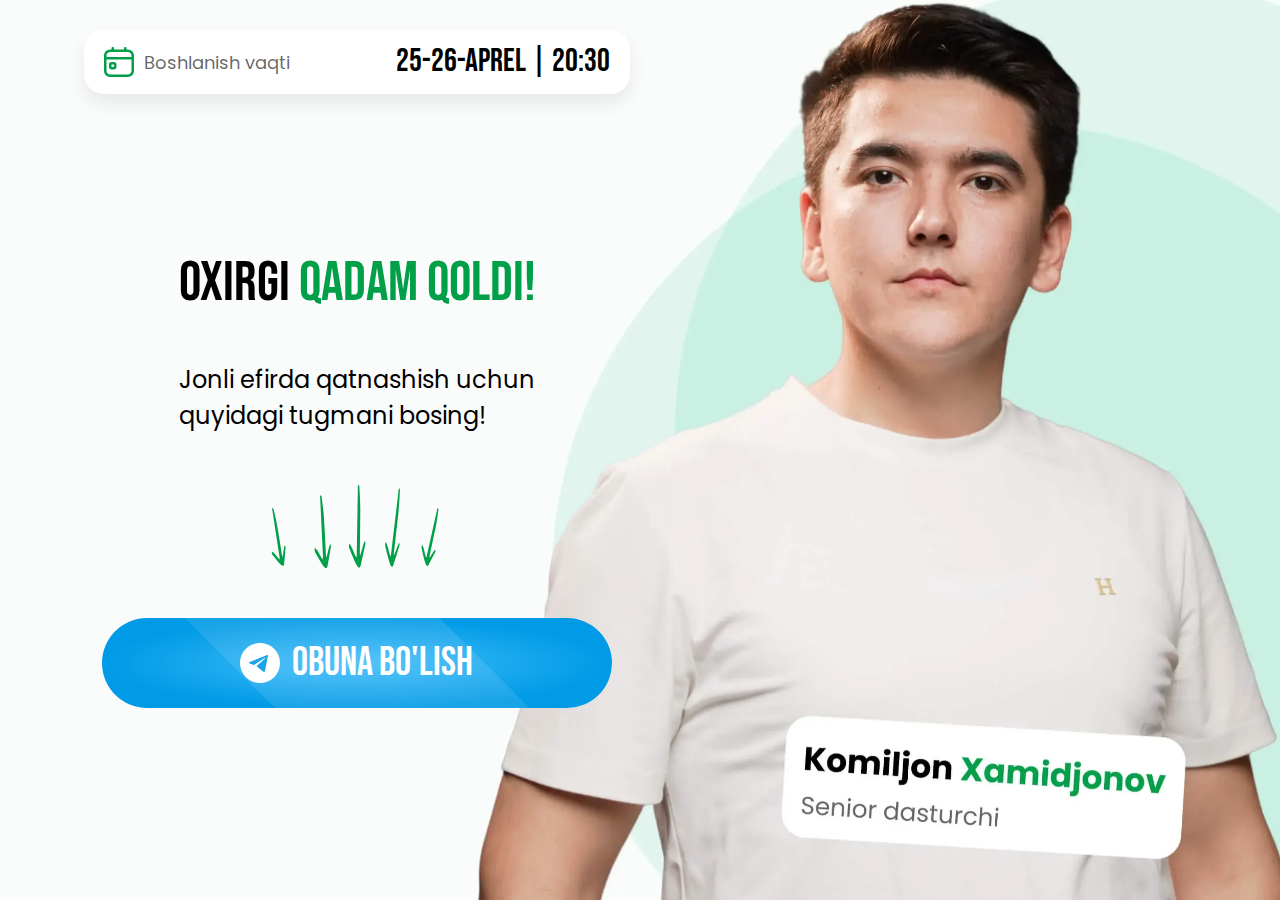
==== commit 31b2b46e: "commit" ====
--- a/telegram.html
+++ b/telegram.html
@@ -32,7 +32,7 @@
         <div class="text-[16px] 800px:text-[18px] text-[#00000099]">Boshlanish vaqti</div>
       </div>
 
-      <div class="text-[28px] 800px:text-[32px] font-bebas">14-15-aprel | 20:30</div>
+      <div class="text-[28px] 800px:text-[32px] font-bebas">25-26-aprel | 20:30</div>
     </div>
 
     <div class="flex flex-col justify-center items-center gap-[15px] 800px:gap-[30px] 1200px:gap-[50px] grow py-[30px]">
--- a/css/styles.css
+++ b/css/styles.css
@@ -1,2 +1,2 @@
-/*! tailwindcss v4.1.3 | MIT License | https://tailwindcss.com */
-@layer properties{@supports (((-webkit-hyphens:none)) and (not (margin-trim:inline))) or ((-moz-orient:inline) and (not (color:rgb(from red r g b)))){*,:before,:after,::backdrop{--tw-rotate-x:rotateX(0);--tw-rotate-y:rotateY(0);--tw-rotate-z:rotateZ(0);--tw-skew-x:skewX(0);--tw-skew-y:skewY(0);--tw-divide-y-reverse:0;--tw-border-style:solid;--tw-leading:initial;--tw-font-weight:initial;--tw-backdrop-blur:initial;--tw-backdrop-brightness:initial;--tw-backdrop-contrast:initial;--tw-backdrop-grayscale:initial;--tw-backdrop-hue-rotate:initial;--tw-backdrop-invert:initial;--tw-backdrop-opacity:initial;--tw-backdrop-saturate:initial;--tw-backdrop-sepia:initial;--tw-duration:initial;--tw-shadow:0 0 #0000;--tw-shadow-color:initial;--tw-shadow-alpha:100%;--tw-inset-shadow:0 0 #0000;--tw-inset-shadow-color:initial;--tw-inset-shadow-alpha:100%;--tw-ring-color:initial;--tw-ring-shadow:0 0 #0000;--tw-inset-ring-color:initial;--tw-inset-ring-shadow:0 0 #0000;--tw-ring-inset:initial;--tw-ring-offset-width:0px;--tw-ring-offset-color:#fff;--tw-ring-offset-shadow:0 0 #0000;--tw-outline-style:solid}}}@layer theme{:root,:host{--animate-spin:spin 1s linear infinite;--animate-bounce:bounce 1s infinite}}@layer base{*,:after,:before,::backdrop{box-sizing:border-box;border:0 solid;margin:0;padding:0}::file-selector-button{box-sizing:border-box;border:0 solid;margin:0;padding:0}html,:host{-webkit-text-size-adjust:100%;tab-size:4;font-feature-settings:normal;font-variation-settings:normal;-webkit-tap-highlight-color:transparent;font-family:ui-sans-serif,system-ui,sans-serif,Apple Color Emoji,Segoe UI Emoji,Segoe UI Symbol,Noto Color Emoji;line-height:1.5}hr{height:0;color:inherit;border-top-width:1px}abbr:where([title]){-webkit-text-decoration:underline dotted;text-decoration:underline dotted}h1,h2,h3,h4,h5,h6{font-size:inherit;font-weight:inherit}a{color:inherit;-webkit-text-decoration:inherit;-webkit-text-decoration:inherit;-webkit-text-decoration:inherit;text-decoration:inherit}b,strong{font-weight:bolder}code,kbd,samp,pre{font-feature-settings:normal;font-variation-settings:normal;font-family:ui-monospace,SFMono-Regular,Menlo,Monaco,Consolas,Liberation Mono,Courier New,monospace;font-size:1em}small{font-size:80%}sub,sup{vertical-align:baseline;font-size:75%;line-height:0;position:relative}sub{bottom:-.25em}sup{top:-.5em}table{text-indent:0;border-color:inherit;border-collapse:collapse}:-moz-focusring{outline:auto}progress{vertical-align:baseline}summary{display:list-item}ol,ul,menu{list-style:none}img,svg,video,canvas,audio,iframe,embed,object{vertical-align:middle;display:block}img,video{max-width:100%;height:auto}button,input,select,optgroup,textarea{font:inherit;font-feature-settings:inherit;font-variation-settings:inherit;letter-spacing:inherit;color:inherit;opacity:1;background-color:#0000;border-radius:0}::file-selector-button{font:inherit;font-feature-settings:inherit;font-variation-settings:inherit;letter-spacing:inherit;color:inherit;opacity:1;background-color:#0000;border-radius:0}:where(select:is([multiple],[size])) optgroup{font-weight:bolder}:where(select:is([multiple],[size])) optgroup option{padding-inline-start:20px}::file-selector-button{margin-inline-end:4px}::placeholder{opacity:1}@supports (not ((-webkit-appearance:-apple-pay-button))) or (contain-intrinsic-size:1px){::placeholder{color:currentColor}@supports (color:color-mix(in lab, red, red)){::placeholder{color:color-mix(in oklab,currentcolor 50%,transparent)}}}textarea{resize:vertical}::-webkit-search-decoration{-webkit-appearance:none}::-webkit-date-and-time-value{min-height:1lh;text-align:inherit}::-webkit-datetime-edit{display:inline-flex}::-webkit-datetime-edit-fields-wrapper{padding:0}::-webkit-datetime-edit{padding-block:0}::-webkit-datetime-edit-year-field{padding-block:0}::-webkit-datetime-edit-month-field{padding-block:0}::-webkit-datetime-edit-day-field{padding-block:0}::-webkit-datetime-edit-hour-field{padding-block:0}::-webkit-datetime-edit-minute-field{padding-block:0}::-webkit-datetime-edit-second-field{padding-block:0}::-webkit-datetime-edit-millisecond-field{padding-block:0}::-webkit-datetime-edit-meridiem-field{padding-block:0}:-moz-ui-invalid{box-shadow:none}button,input:where([type=button],[type=reset],[type=submit]){appearance:button}::file-selector-button{appearance:button}::-webkit-inner-spin-button{height:auto}::-webkit-outer-spin-button{height:auto}[hidden]:where(:not([hidden=until-found])){display:none!important}}@layer components;@layer utilities{.absolute{position:absolute}.fixed{position:fixed}.relative{position:relative}.inset-\[0\]{inset:0}.top-\[24px\]{top:24px}.right-\[10px\]{right:10px}.right-\[24px\]{right:24px}.bottom-\[20\%\]{bottom:20%}.left-\[12\%\]{left:12%}.z-\[1\]{z-index:1}.z-\[20\]{z-index:20}.mx-\[10px\]{margin-inline:10px}.mx-auto{margin-inline:auto}.mr-\[12px\]{margin-right:12px}.mb-\[8px\]{margin-bottom:8px}.mb-\[16px\]{margin-bottom:16px}.mb-\[24px\]{margin-bottom:24px}.ml-\[10px\]{margin-left:10px}.ml-\[12px\]{margin-left:12px}.block{display:block}.flex{display:flex}.grid{display:grid}.hidden{display:none}.inline-block{display:inline-block}.table{display:table}.aspect-square{aspect-ratio:1}.h-\[20px\]{height:20px}.h-\[30px\]{height:30px}.h-\[48px\]{height:48px}.h-full{height:100%}.min-h-screen{min-height:100vh}.w-\[1px\]{width:1px}.w-\[6ch\]{width:6ch}.w-\[12px\]{width:12px}.w-\[24px\]{width:24px}.w-\[40px\]{width:40px}.w-\[90\%\]{width:90%}.w-\[150px\]{width:150px}.w-full{width:100%}.max-w-\[500px\]{max-width:500px}.min-w-full{min-width:100%}.shrink-0{flex-shrink:0}.grow{flex-grow:1}.transform{transform:var(--tw-rotate-x)var(--tw-rotate-y)var(--tw-rotate-z)var(--tw-skew-x)var(--tw-skew-y)}.animate-bounce{animation:var(--animate-bounce)}.animate-spin{animation:var(--animate-spin)}.cursor-pointer{cursor:pointer}.grid-cols-1{grid-template-columns:repeat(1,minmax(0,1fr))}.flex-col{flex-direction:column}.place-items-center{place-items:center}.items-center{align-items:center}.items-end{align-items:flex-end}.items-start{align-items:flex-start}.justify-between{justify-content:space-between}.justify-center{justify-content:center}.gap-\[4px\]{gap:4px}.gap-\[8px\]{gap:8px}.gap-\[10px\]{gap:10px}.gap-\[12px\]{gap:12px}.gap-\[15px\]{gap:15px}.gap-\[16px\]{gap:16px}.gap-\[20px\]{gap:20px}.gap-\[24px\]{gap:24px}:where(.divide-y>:not(:last-child)){--tw-divide-y-reverse:0;border-bottom-style:var(--tw-border-style);border-top-style:var(--tw-border-style);border-top-width:calc(1px*var(--tw-divide-y-reverse));border-bottom-width:calc(1px*calc(1 - var(--tw-divide-y-reverse)))}.overflow-hidden{overflow:hidden}.overflow-x-hidden{overflow-x:hidden}.rounded-\[8px\]{border-radius:8px}.rounded-\[16px\]{border-radius:16px}.rounded-full{border-radius:3.40282e38px}.border{border-style:var(--tw-border-style);border-width:1px}.border-b-2{border-bottom-style:var(--tw-border-style);border-bottom-width:2px}.border-none{--tw-border-style:none;border-style:none}.border-\[\#DFEDF4\]{border-color:#dfedf4}.border-\[\#bed4da\]{border-color:#bed4da}.bg-\[\#0000004D\]{background-color:#0000004d}.bg-\[\#00971C11\]{background-color:#00971c11}.bg-\[\#DFEDF4\]{background-color:#dfedf4}.bg-\[\#F3F7F8\]{background-color:#f3f7f8}.bg-\[\#fff\],.bg-\[rgb\(255\,255\,255\)\]{background-color:#fff}.bg-\[transparent\]{background-color:#0000}.p-\[8px\]{padding:8px}.p-\[16px\]{padding:16px}.p-\[20px\]{padding:20px}.px-\[10px\]{padding-inline:10px}.px-\[16px\]{padding-inline:16px}.px-\[20px\]{padding-inline:20px}.py-\[8px\]{padding-block:8px}.py-\[12px\]{padding-block:12px}.py-\[30px\]{padding-block:30px}.pl-\[16px\]{padding-left:16px}.text-center{text-align:center}.text-left{text-align:left}.text-\[12px\]{font-size:12px}.text-\[14px\]{font-size:14px}.text-\[16px\]{font-size:16px}.text-\[18px\]{font-size:18px}.text-\[20px\]{font-size:20px}.text-\[22px\]{font-size:22px}.text-\[24px\]{font-size:24px}.text-\[28px\]{font-size:28px}.text-\[32px\]{font-size:32px}.text-\[36px\]{font-size:36px}.leading-\[1\.2\]{--tw-leading:1.2;line-height:1.2}.leading-\[1\]{--tw-leading:1;line-height:1}.font-\[300\]{--tw-font-weight:300;font-weight:300}.font-\[500\]{--tw-font-weight:500;font-weight:500}.whitespace-nowrap{white-space:nowrap}.text-\[\#000000CC\]{color:#000c}.text-\[\#009F48\]{color:#009f48}.text-\[\#00000099\]{color:#0009}.text-\[\#00971C\]{color:#00971c}.text-\[\#28424E\]{color:#28424e}.text-\[\#48635B\]{color:#48635b}.uppercase{text-transform:uppercase}.opacity-25{opacity:.25}.opacity-75{opacity:.75}.backdrop-blur-\[5px\]{--tw-backdrop-blur:blur(5px);-webkit-backdrop-filter:var(--tw-backdrop-blur,)var(--tw-backdrop-brightness,)var(--tw-backdrop-contrast,)var(--tw-backdrop-grayscale,)var(--tw-backdrop-hue-rotate,)var(--tw-backdrop-invert,)var(--tw-backdrop-opacity,)var(--tw-backdrop-saturate,)var(--tw-backdrop-sepia,);backdrop-filter:var(--tw-backdrop-blur,)var(--tw-backdrop-brightness,)var(--tw-backdrop-contrast,)var(--tw-backdrop-grayscale,)var(--tw-backdrop-hue-rotate,)var(--tw-backdrop-invert,)var(--tw-backdrop-opacity,)var(--tw-backdrop-saturate,)var(--tw-backdrop-sepia,)}.transition{transition-property:color,background-color,border-color,outline-color,text-decoration-color,fill,stroke,--tw-gradient-from,--tw-gradient-via,--tw-gradient-to,opacity,box-shadow,transform,translate,scale,rotate,filter,-webkit-backdrop-filter,backdrop-filter;transition-timing-function:var(--tw-ease,ease);transition-duration:var(--tw-duration,0s)}.transition-colors{transition-property:color,background-color,border-color,outline-color,text-decoration-color,fill,stroke,--tw-gradient-from,--tw-gradient-via,--tw-gradient-to;transition-timing-function:var(--tw-ease,ease);transition-duration:var(--tw-duration,0s)}.duration-150{--tw-duration:.15s;transition-duration:.15s}@media (hover:hover){.hover\:scale-\[1\.02\]:hover{scale:1.02}}.focus\:ring-2:focus{--tw-ring-shadow:var(--tw-ring-inset,)0 0 0 calc(2px + var(--tw-ring-offset-width))var(--tw-ring-color,currentcolor);box-shadow:var(--tw-inset-shadow),var(--tw-inset-ring-shadow),var(--tw-ring-offset-shadow),var(--tw-ring-shadow),var(--tw-shadow)}.focus\:ring-offset-2:focus{--tw-ring-offset-width:2px;--tw-ring-offset-shadow:var(--tw-ring-inset,)0 0 0 var(--tw-ring-offset-width)var(--tw-ring-offset-color)}.focus\:outline-0:focus{outline-style:var(--tw-outline-style);outline-width:0}.focus\:outline-none:focus{--tw-outline-style:none;outline-style:none}@media (min-width:500px){.\35 00px\:flex{display:flex}.\35 00px\:justify-between{justify-content:space-between}}@media (min-width:800px){.\38 00px\:w-\[28px\]{width:28px}.\38 00px\:gap-\[30px\]{gap:30px}.\38 00px\:rounded-\[20px\]{border-radius:20px}.\38 00px\:p-\[40px\]{padding:40px}.\38 00px\:text-\[18px\]{font-size:18px}.\38 00px\:text-\[24px\]{font-size:24px}.\38 00px\:text-\[28px\]{font-size:28px}.\38 00px\:text-\[32px\]{font-size:32px}.\38 00px\:text-\[48px\]{font-size:48px}}@media (min-width:1100px){.\31 100px\:mb-\[16px\]{margin-bottom:16px}.\31 100px\:mb-\[24px\]{margin-bottom:24px}.\31 100px\:mb-\[32px\]{margin-bottom:32px}.\31 100px\:block{display:block}.\31 100px\:flex{display:flex}.\31 100px\:hidden{display:none}.\31 100px\:w-1\/2{width:50%}.\31 100px\:w-\[16px\]{width:16px}.\31 100px\:w-\[180px\]{width:180px}.\31 100px\:rounded-\[12px\]{border-radius:12px}.\31 100px\:text-left{text-align:left}.\31 100px\:text-\[16px\]{font-size:16px}.\31 100px\:text-\[24px\]{font-size:24px}}@media (min-width:1200px){.\31 200px\:w-\[36px\]{width:36px}.\31 200px\:gap-\[15px\]{gap:15px}.\31 200px\:gap-\[30px\]{gap:30px}.\31 200px\:gap-\[50px\]{gap:50px}.\31 200px\:py-\[30px\]{padding-block:30px}.\31 200px\:text-\[20px\]{font-size:20px}.\31 200px\:text-\[28px\]{font-size:28px}.\31 200px\:text-\[32px\]{font-size:32px}.\31 200px\:text-\[56px\]{font-size:56px}}}body{background-image:url(../img/bg-desktop@2x.webp);background-position:100% 0;background-repeat:no-repeat;background-size:cover;font-family:Poppins,sans-serif}.font-bebas{font-family:Bebas Neue,sans-serif}@media only screen and (-webkit-min-device-pixel-ratio:2),only screen and (min-device-pixel-ratio:2),only screen and (min-resolution:192dpi),only screen and (min-resolution:2x){body{background-image:url(../img/bg-desktop@2x.webp)}}@media only screen and (max-width:1100px){body{background-color:#f8fdfb;background-image:none}}.wrapper{width:100%;max-width:1400px;margin-inline:auto}@media (min-width:1100px){.wrapper{width:90%}}.main-button{cursor:pointer;color:#fff;text-transform:uppercase;background:radial-gradient(50% 50%,#0bcd63 0%,#009f48 100%);border-radius:3.40282e38px;justify-content:center;align-items:center;height:70px;font-family:Bebas Neue,sans-serif;font-size:28px;display:flex;position:relative;overflow:hidden}@media (min-width:800px){.main-button{height:80px;font-size:32px}}@media (min-width:1200px){.main-button{height:90px;font-size:40px}}.tg-button{cursor:pointer;color:#fff;text-transform:uppercase;background:radial-gradient(50% 50%,#43befa 0%,#009ae6 100%);border-radius:3.40282e38px;justify-content:center;align-items:center;height:70px;font-family:Bebas Neue,sans-serif;font-size:28px;display:flex;position:relative;overflow:hidden}@media (min-width:800px){.tg-button{height:80px;font-size:32px}}@media (min-width:1200px){.tg-button{height:90px;font-size:40px}}.submit-button{cursor:pointer;cursor:pointer;color:#fff;text-transform:uppercase;background:radial-gradient(50% 50%,#0bcd63 0%,#009f48 100%);border-radius:3.40282e38px;width:100%;height:60px;font-family:Bebas Neue,sans-serif;font-size:24px;position:relative;overflow:hidden}@media (min-width:800px){.submit-button{height:70px;font-size:28px}}@media (min-width:1200px){.submit-button{height:70px;font-size:32px}}.main-button:before,.submit-button:before{content:"";background:#ffffff1a;width:200%;height:200%;animation:2s infinite shine;position:absolute;top:-50%;left:-50%;transform:rotate(45deg)}.custom-shadow{box-shadow:0 9px 18px #00000014}@keyframes shine{0%{transform:translate(-100%)rotate(45deg)}to{transform:translate(100%)rotate(45deg)}}@keyframes shake{0%,to{transform:rotate(0)}25%{transform:rotate(-5deg)}50%{transform:rotate(5deg)}75%{transform:rotate(-3deg)}}@property --tw-rotate-x{syntax:"*";inherits:false;initial-value:rotateX(0)}@property --tw-rotate-y{syntax:"*";inherits:false;initial-value:rotateY(0)}@property --tw-rotate-z{syntax:"*";inherits:false;initial-value:rotateZ(0)}@property --tw-skew-x{syntax:"*";inherits:false;initial-value:skewX(0)}@property --tw-skew-y{syntax:"*";inherits:false;initial-value:skewY(0)}@property --tw-divide-y-reverse{syntax:"*";inherits:false;initial-value:0}@property --tw-border-style{syntax:"*";inherits:false;initial-value:solid}@property --tw-leading{syntax:"*";inherits:false}@property --tw-font-weight{syntax:"*";inherits:false}@property --tw-backdrop-blur{syntax:"*";inherits:false}@property --tw-backdrop-brightness{syntax:"*";inherits:false}@property --tw-backdrop-contrast{syntax:"*";inherits:false}@property --tw-backdrop-grayscale{syntax:"*";inherits:false}@property --tw-backdrop-hue-rotate{syntax:"*";inherits:false}@property --tw-backdrop-invert{syntax:"*";inherits:false}@property --tw-backdrop-opacity{syntax:"*";inherits:false}@property --tw-backdrop-saturate{syntax:"*";inherits:false}@property --tw-backdrop-sepia{syntax:"*";inherits:false}@property --tw-duration{syntax:"*";inherits:false}@property --tw-shadow{syntax:"*";inherits:false;initial-value:0 0 #0000}@property --tw-shadow-color{syntax:"*";inherits:false}@property --tw-shadow-alpha{syntax:"<percentage>";inherits:false;initial-value:100%}@property --tw-inset-shadow{syntax:"*";inherits:false;initial-value:0 0 #0000}@property --tw-inset-shadow-color{syntax:"*";inherits:false}@property --tw-inset-shadow-alpha{syntax:"<percentage>";inherits:false;initial-value:100%}@property --tw-ring-color{syntax:"*";inherits:false}@property --tw-ring-shadow{syntax:"*";inherits:false;initial-value:0 0 #0000}@property --tw-inset-ring-color{syntax:"*";inherits:false}@property --tw-inset-ring-shadow{syntax:"*";inherits:false;initial-value:0 0 #0000}@property --tw-ring-inset{syntax:"*";inherits:false}@property --tw-ring-offset-width{syntax:"<length>";inherits:false;initial-value:0}@property --tw-ring-offset-color{syntax:"*";inherits:false;initial-value:#fff}@property --tw-ring-offset-shadow{syntax:"*";inherits:false;initial-value:0 0 #0000}@property --tw-outline-style{syntax:"*";inherits:false;initial-value:solid}@keyframes spin{to{transform:rotate(360deg)}}@keyframes bounce{0%,to{animation-timing-function:cubic-bezier(.8,0,1,1);transform:translateY(-25%)}50%{animation-timing-function:cubic-bezier(0,0,.2,1);transform:none}}+/*! tailwindcss v4.0.6 | MIT License | https://tailwindcss.com */
+@layer theme{:root,:host{--animate-spin:spin 1s linear infinite;--animate-ping:ping 1s cubic-bezier(0,0,.2,1)infinite;--animate-pulse:pulse 2s cubic-bezier(.4,0,.6,1)infinite;--animate-bounce:bounce 1s infinite;--breakpoint-400px:400px;--breakpoint-500px:500px;--breakpoint-600px:600px;--breakpoint-700px:700px;--breakpoint-800px:800px;--breakpoint-900px:900px;--breakpoint-1000px:1000px;--breakpoint-1100px:1100px;--breakpoint-1200px:1200px;--breakpoint-1300px:1300px;--breakpoint-1400px:1400px;--breakpoint-1500px:1500px;--breakpoint-1600px:1600px;--breakpoint-1700px:1700px;--breakpoint-1800px:1800px;--breakpoint-1900px:1900px}}@layer base{*,:after,:before,::backdrop{box-sizing:border-box;border:0 solid;margin:0;padding:0}::file-selector-button{box-sizing:border-box;border:0 solid;margin:0;padding:0}html,:host{-webkit-text-size-adjust:100%;tab-size:4;line-height:1.5;font-family:var(--default-font-family,ui-sans-serif,system-ui,sans-serif,"Apple Color Emoji","Segoe UI Emoji","Segoe UI Symbol","Noto Color Emoji");font-feature-settings:var(--default-font-feature-settings,normal);font-variation-settings:var(--default-font-variation-settings,normal);-webkit-tap-highlight-color:transparent}body{line-height:inherit}hr{height:0;color:inherit;border-top-width:1px}abbr:where([title]){-webkit-text-decoration:underline dotted;text-decoration:underline dotted}h1,h2,h3,h4,h5,h6{font-size:inherit;font-weight:inherit}a{color:inherit;-webkit-text-decoration:inherit;-webkit-text-decoration:inherit;-webkit-text-decoration:inherit;text-decoration:inherit}b,strong{font-weight:bolder}code,kbd,samp,pre{font-family:var(--default-mono-font-family,ui-monospace,SFMono-Regular,Menlo,Monaco,Consolas,"Liberation Mono","Courier New",monospace);font-feature-settings:var(--default-mono-font-feature-settings,normal);font-variation-settings:var(--default-mono-font-variation-settings,normal);font-size:1em}small{font-size:80%}sub,sup{vertical-align:baseline;font-size:75%;line-height:0;position:relative}sub{bottom:-.25em}sup{top:-.5em}table{text-indent:0;border-color:inherit;border-collapse:collapse}:-moz-focusring{outline:auto}progress{vertical-align:baseline}summary{display:list-item}ol,ul,menu{list-style:none}img,svg,video,canvas,audio,iframe,embed,object{vertical-align:middle;display:block}img,video{max-width:100%;height:auto}button,input,select,optgroup,textarea{font:inherit;font-feature-settings:inherit;font-variation-settings:inherit;letter-spacing:inherit;color:inherit;opacity:1;background-color:#0000;border-radius:0}::file-selector-button{font:inherit;font-feature-settings:inherit;font-variation-settings:inherit;letter-spacing:inherit;color:inherit;opacity:1;background-color:#0000;border-radius:0}:where(select:is([multiple],[size])) optgroup{font-weight:bolder}:where(select:is([multiple],[size])) optgroup option{padding-inline-start:20px}::file-selector-button{margin-inline-end:4px}::placeholder{opacity:1;color:color-mix(in oklab,currentColor 50%,transparent)}textarea{resize:vertical}::-webkit-search-decoration{-webkit-appearance:none}::-webkit-date-and-time-value{min-height:1lh;text-align:inherit}::-webkit-datetime-edit{display:inline-flex}::-webkit-datetime-edit-fields-wrapper{padding:0}::-webkit-datetime-edit{padding-block:0}::-webkit-datetime-edit-year-field{padding-block:0}::-webkit-datetime-edit-month-field{padding-block:0}::-webkit-datetime-edit-day-field{padding-block:0}::-webkit-datetime-edit-hour-field{padding-block:0}::-webkit-datetime-edit-minute-field{padding-block:0}::-webkit-datetime-edit-second-field{padding-block:0}::-webkit-datetime-edit-millisecond-field{padding-block:0}::-webkit-datetime-edit-meridiem-field{padding-block:0}:-moz-ui-invalid{box-shadow:none}button,input:where([type=button],[type=reset],[type=submit]){appearance:button}::file-selector-button{appearance:button}::-webkit-inner-spin-button{height:auto}::-webkit-outer-spin-button{height:auto}[hidden]:where(:not([hidden=until-found])){display:none!important}}@layer components;@layer utilities{.absolute{position:absolute}.fixed{position:fixed}.relative{position:relative}.inset-\[0\]{inset:0}.top-\[24px\]{top:24px}.right-\[10px\]{right:10px}.right-\[24px\]{right:24px}.bottom-\[20\%\]{bottom:20%}.left-\[12\%\]{left:12%}.z-\[1\]{z-index:1}.z-\[20\]{z-index:20}.mx-\[10px\]{margin-inline:10px}.mx-auto{margin-inline:auto}.mr-\[12px\]{margin-right:12px}.mb-\[8px\]{margin-bottom:8px}.mb-\[16px\]{margin-bottom:16px}.mb-\[24px\]{margin-bottom:24px}.ml-\[10px\]{margin-left:10px}.block{display:block}.flex{display:flex}.grid{display:grid}.hidden{display:none}.inline-block{display:inline-block}.table{display:table}.aspect-square{aspect-ratio:1}.h-\[20px\]{height:20px}.h-\[30px\]{height:30px}.h-\[48px\]{height:48px}.h-full{height:100%}.min-h-screen{min-height:100vh}.w-\[6ch\]{width:6ch}.w-\[12px\]{width:12px}.w-\[24px\]{width:24px}.w-\[40px\]{width:40px}.w-\[90\%\]{width:90%}.w-\[150px\]{width:150px}.w-\[1px\]{width:1px}.w-full{width:100%}.max-w-\[500px\]{max-width:500px}.min-w-full{min-width:100%}.shrink-0{flex-shrink:0}.grow{flex-grow:1}.transform{transform:var(--tw-rotate-x)var(--tw-rotate-y)var(--tw-rotate-z)var(--tw-skew-x)var(--tw-skew-y)}.animate-bounce{animation:var(--animate-bounce)}.animate-spin{animation:var(--animate-spin)}.cursor-pointer{cursor:pointer}.grid-cols-1{grid-template-columns:repeat(1,minmax(0,1fr))}.flex-col{flex-direction:column}.place-items-center{place-items:center}.items-center{align-items:center}.items-end{align-items:flex-end}.items-start{align-items:flex-start}.justify-between{justify-content:space-between}.justify-center{justify-content:center}.gap-\[4px\]{gap:4px}.gap-\[8px\]{gap:8px}.gap-\[10px\]{gap:10px}.gap-\[12px\]{gap:12px}.gap-\[15px\]{gap:15px}.gap-\[16px\]{gap:16px}.gap-\[20px\]{gap:20px}.gap-\[24px\]{gap:24px}:where(.divide-y>:not(:last-child)){--tw-divide-y-reverse:0;border-bottom-style:var(--tw-border-style);border-top-style:var(--tw-border-style);border-top-width:calc(1px*var(--tw-divide-y-reverse));border-bottom-width:calc(1px*calc(1 - var(--tw-divide-y-reverse)))}.overflow-hidden{overflow:hidden}.overflow-x-hidden{overflow-x:hidden}.rounded-\[8px\]{border-radius:8px}.rounded-\[16px\]{border-radius:16px}.rounded-full{border-radius:3.40282e38px}.border{border-style:var(--tw-border-style);border-width:1px}.border-b-2{border-bottom-style:var(--tw-border-style);border-bottom-width:2px}.border-none{--tw-border-style:none;border-style:none}.border-\[\#DFEDF4\]{border-color:#dfedf4}.border-\[\#bed4da\]{border-color:#bed4da}.bg-\[\#0000004D\]{background-color:#0000004d}.bg-\[\#00971C11\]{background-color:#00971c11}.bg-\[\#DFEDF4\]{background-color:#dfedf4}.bg-\[\#F3F7F8\]{background-color:#f3f7f8}.bg-\[\#fff\],.bg-\[rgb\(255\,255\,255\)\]{background-color:#fff}.bg-\[transparent\]{background-color:#0000}.p-\[8px\]{padding:8px}.p-\[16px\]{padding:16px}.p-\[20px\]{padding:20px}.px-\[10px\]{padding-inline:10px}.px-\[16px\]{padding-inline:16px}.px-\[20px\]{padding-inline:20px}.py-\[8px\]{padding-block:8px}.py-\[12px\]{padding-block:12px}.py-\[30px\]{padding-block:30px}.pl-\[16px\]{padding-left:16px}.text-center{text-align:center}.text-left{text-align:left}.text-\[12px\]{font-size:12px}.text-\[14px\]{font-size:14px}.text-\[16px\]{font-size:16px}.text-\[18px\]{font-size:18px}.text-\[20px\]{font-size:20px}.text-\[22px\]{font-size:22px}.text-\[24px\]{font-size:24px}.text-\[28px\]{font-size:28px}.text-\[32px\]{font-size:32px}.text-\[36px\]{font-size:36px}.leading-\[1\.2\]{--tw-leading:1.2;line-height:1.2}.leading-\[1\]{--tw-leading:1;line-height:1}.font-\[300\]{--tw-font-weight:300;font-weight:300}.font-\[500\]{--tw-font-weight:500;font-weight:500}.whitespace-nowrap{white-space:nowrap}.text-\[\#00000099\]{color:#0009}.text-\[\#000000CC\]{color:#000c}.text-\[\#00971C\]{color:#00971c}.text-\[\#009F48\]{color:#009f48}.text-\[\#28424E\]{color:#28424e}.text-\[\#48635B\]{color:#48635b}.uppercase{text-transform:uppercase}.opacity-25{opacity:.25}.opacity-75{opacity:.75}.filter{filter:var(--tw-blur,)var(--tw-brightness,)var(--tw-contrast,)var(--tw-grayscale,)var(--tw-hue-rotate,)var(--tw-invert,)var(--tw-saturate,)var(--tw-sepia,)var(--tw-drop-shadow,)}.backdrop-blur-\[5px\]{--tw-backdrop-blur:blur(5px);-webkit-backdrop-filter:var(--tw-backdrop-blur,)var(--tw-backdrop-brightness,)var(--tw-backdrop-contrast,)var(--tw-backdrop-grayscale,)var(--tw-backdrop-hue-rotate,)var(--tw-backdrop-invert,)var(--tw-backdrop-opacity,)var(--tw-backdrop-saturate,)var(--tw-backdrop-sepia,);backdrop-filter:var(--tw-backdrop-blur,)var(--tw-backdrop-brightness,)var(--tw-backdrop-contrast,)var(--tw-backdrop-grayscale,)var(--tw-backdrop-hue-rotate,)var(--tw-backdrop-invert,)var(--tw-backdrop-opacity,)var(--tw-backdrop-saturate,)var(--tw-backdrop-sepia,)}.transition{transition-property:color,background-color,border-color,outline-color,text-decoration-color,fill,stroke,--tw-gradient-from,--tw-gradient-via,--tw-gradient-to,opacity,box-shadow,transform,translate,scale,rotate,filter,-webkit-backdrop-filter,backdrop-filter;transition-timing-function:var(--tw-ease,ease);transition-duration:var(--tw-duration,0s)}.transition-colors{transition-property:color,background-color,border-color,outline-color,text-decoration-color,fill,stroke,--tw-gradient-from,--tw-gradient-via,--tw-gradient-to;transition-timing-function:var(--tw-ease,ease);transition-duration:var(--tw-duration,0s)}.duration-150{--tw-duration:.15s;transition-duration:.15s}@media (hover:hover){.hover\:scale-\[1\.02\]:hover{scale:1.02}}.focus\:ring-2:focus{--tw-ring-shadow:var(--tw-ring-inset,)0 0 0 calc(2px + var(--tw-ring-offset-width))var(--tw-ring-color,currentColor);box-shadow:var(--tw-inset-shadow),var(--tw-inset-ring-shadow),var(--tw-ring-offset-shadow),var(--tw-ring-shadow),var(--tw-shadow)}.focus\:ring-offset-2:focus{--tw-ring-offset-width:2px;--tw-ring-offset-shadow:var(--tw-ring-inset,)0 0 0 var(--tw-ring-offset-width)var(--tw-ring-offset-color)}.focus\:outline-0:focus{outline-style:var(--tw-outline-style);outline-width:0}.focus\:outline-none:focus{--tw-outline-style:none;outline-style:none}@media (width>=500px){.\35 00px\:flex{display:flex}.\35 00px\:justify-between{justify-content:space-between}}@media (width>=800px){.\38 00px\:w-\[28px\]{width:28px}.\38 00px\:gap-\[30px\]{gap:30px}.\38 00px\:rounded-\[20px\]{border-radius:20px}.\38 00px\:p-\[40px\]{padding:40px}.\38 00px\:text-\[18px\]{font-size:18px}.\38 00px\:text-\[24px\]{font-size:24px}.\38 00px\:text-\[28px\]{font-size:28px}.\38 00px\:text-\[32px\]{font-size:32px}.\38 00px\:text-\[48px\]{font-size:48px}}@media (width>=1100px){.\31 100px\:mb-\[16px\]{margin-bottom:16px}.\31 100px\:mb-\[24px\]{margin-bottom:24px}.\31 100px\:mb-\[32px\]{margin-bottom:32px}.\31 100px\:block{display:block}.\31 100px\:flex{display:flex}.\31 100px\:hidden{display:none}.\31 100px\:w-1\/2{width:50%}.\31 100px\:w-\[16px\]{width:16px}.\31 100px\:w-\[180px\]{width:180px}.\31 100px\:rounded-\[12px\]{border-radius:12px}.\31 100px\:text-left{text-align:left}.\31 100px\:text-\[16px\]{font-size:16px}.\31 100px\:text-\[24px\]{font-size:24px}}@media (width>=1200px){.\31 200px\:w-\[36px\]{width:36px}.\31 200px\:gap-\[15px\]{gap:15px}.\31 200px\:gap-\[30px\]{gap:30px}.\31 200px\:gap-\[50px\]{gap:50px}.\31 200px\:py-\[30px\]{padding-block:30px}.\31 200px\:text-\[20px\]{font-size:20px}.\31 200px\:text-\[28px\]{font-size:28px}.\31 200px\:text-\[32px\]{font-size:32px}.\31 200px\:text-\[56px\]{font-size:56px}}}body{background-image:url(../img/bg-desktop@2x.webp);background-position:100% 0;background-repeat:no-repeat;background-size:cover;font-family:Poppins,sans-serif}.font-bebas{font-family:Bebas Neue,sans-serif}@media only screen and (-webkit-device-pixel-ratio>=2),only screen and (min-device-pixel-ratio:2),only screen and (resolution>=192dpi),only screen and (resolution>=2x){body{background-image:url(../img/bg-desktop@2x.webp)}}@media only screen and (width<=1100px){body{background-color:#f8fdfb;background-image:none}}.wrapper{width:100%;max-width:1400px;margin-inline:auto}@media (width>=1100px){.wrapper{width:90%}}.main-button{cursor:pointer;color:#fff;text-transform:uppercase;background:radial-gradient(50% 50%,#0bcd63 0%,#009f48 100%);border-radius:3.40282e38px;justify-content:center;align-items:center;height:70px;font-family:Bebas Neue,sans-serif;font-size:28px;display:flex;position:relative;overflow:hidden}@media (width>=800px){.main-button{height:80px;font-size:32px}}@media (width>=1200px){.main-button{height:90px;font-size:40px}}.tg-button{cursor:pointer;color:#fff;text-transform:uppercase;background:radial-gradient(50% 50%,#43befa 0%,#009ae6 100%);border-radius:3.40282e38px;justify-content:center;align-items:center;height:70px;font-family:Bebas Neue,sans-serif;font-size:28px;display:flex;position:relative;overflow:hidden}@media (width>=800px){.tg-button{height:80px;font-size:32px}}@media (width>=1200px){.tg-button{height:90px;font-size:40px}}.submit-button{cursor:pointer;cursor:pointer;color:#fff;text-transform:uppercase;background:radial-gradient(50% 50%,#0bcd63 0%,#009f48 100%);border-radius:3.40282e38px;width:100%;height:60px;font-family:Bebas Neue,sans-serif;font-size:24px;position:relative;overflow:hidden}@media (width>=800px){.submit-button{height:70px;font-size:28px}}@media (width>=1200px){.submit-button{height:70px;font-size:32px}}.main-button:before,.submit-button:before,.tg-button:before{content:"";background:#ffffff1a;width:200%;height:200%;animation:2s infinite shine;position:absolute;top:-50%;left:-50%;transform:rotate(45deg)}.custom-shadow{box-shadow:0 9px 18px #00000014}@keyframes shine{0%{transform:translate(-100%)rotate(45deg)}to{transform:translate(100%)rotate(45deg)}}@keyframes shake{0%,to{transform:rotate(0)}25%{transform:rotate(-5deg)}50%{transform:rotate(5deg)}75%{transform:rotate(-3deg)}}@keyframes spin{to{transform:rotate(360deg)}}@keyframes ping{75%,to{opacity:0;transform:scale(2)}}@keyframes pulse{50%{opacity:.5}}@keyframes bounce{0%,to{animation-timing-function:cubic-bezier(.8,0,1,1);transform:translateY(-25%)}50%{animation-timing-function:cubic-bezier(0,0,.2,1);transform:none}}@property --tw-rotate-x{syntax:"*";inherits:false;initial-value:rotateX(0)}@property --tw-rotate-y{syntax:"*";inherits:false;initial-value:rotateY(0)}@property --tw-rotate-z{syntax:"*";inherits:false;initial-value:rotateZ(0)}@property --tw-skew-x{syntax:"*";inherits:false;initial-value:skewX(0)}@property --tw-skew-y{syntax:"*";inherits:false;initial-value:skewY(0)}@property --tw-divide-y-reverse{syntax:"*";inherits:false;initial-value:0}@property --tw-border-style{syntax:"*";inherits:false;initial-value:solid}@property --tw-leading{syntax:"*";inherits:false}@property --tw-font-weight{syntax:"*";inherits:false}@property --tw-blur{syntax:"*";inherits:false}@property --tw-brightness{syntax:"*";inherits:false}@property --tw-contrast{syntax:"*";inherits:false}@property --tw-grayscale{syntax:"*";inherits:false}@property --tw-hue-rotate{syntax:"*";inherits:false}@property --tw-invert{syntax:"*";inherits:false}@property --tw-opacity{syntax:"*";inherits:false}@property --tw-saturate{syntax:"*";inherits:false}@property --tw-sepia{syntax:"*";inherits:false}@property --tw-backdrop-blur{syntax:"*";inherits:false}@property --tw-backdrop-brightness{syntax:"*";inherits:false}@property --tw-backdrop-contrast{syntax:"*";inherits:false}@property --tw-backdrop-grayscale{syntax:"*";inherits:false}@property --tw-backdrop-hue-rotate{syntax:"*";inherits:false}@property --tw-backdrop-invert{syntax:"*";inherits:false}@property --tw-backdrop-opacity{syntax:"*";inherits:false}@property --tw-backdrop-saturate{syntax:"*";inherits:false}@property --tw-backdrop-sepia{syntax:"*";inherits:false}@property --tw-duration{syntax:"*";inherits:false}@property --tw-shadow{syntax:"*";inherits:false;initial-value:0 0 #0000}@property --tw-shadow-color{syntax:"*";inherits:false}@property --tw-inset-shadow{syntax:"*";inherits:false;initial-value:0 0 #0000}@property --tw-inset-shadow-color{syntax:"*";inherits:false}@property --tw-ring-color{syntax:"*";inherits:false}@property --tw-ring-shadow{syntax:"*";inherits:false;initial-value:0 0 #0000}@property --tw-inset-ring-color{syntax:"*";inherits:false}@property --tw-inset-ring-shadow{syntax:"*";inherits:false;initial-value:0 0 #0000}@property --tw-ring-inset{syntax:"*";inherits:false}@property --tw-ring-offset-width{syntax:"<length>";inherits:false;initial-value:0}@property --tw-ring-offset-color{syntax:"*";inherits:false;initial-value:#fff}@property --tw-ring-offset-shadow{syntax:"*";inherits:false;initial-value:0 0 #0000}@property --tw-outline-style{syntax:"*";inherits:false;initial-value:solid}